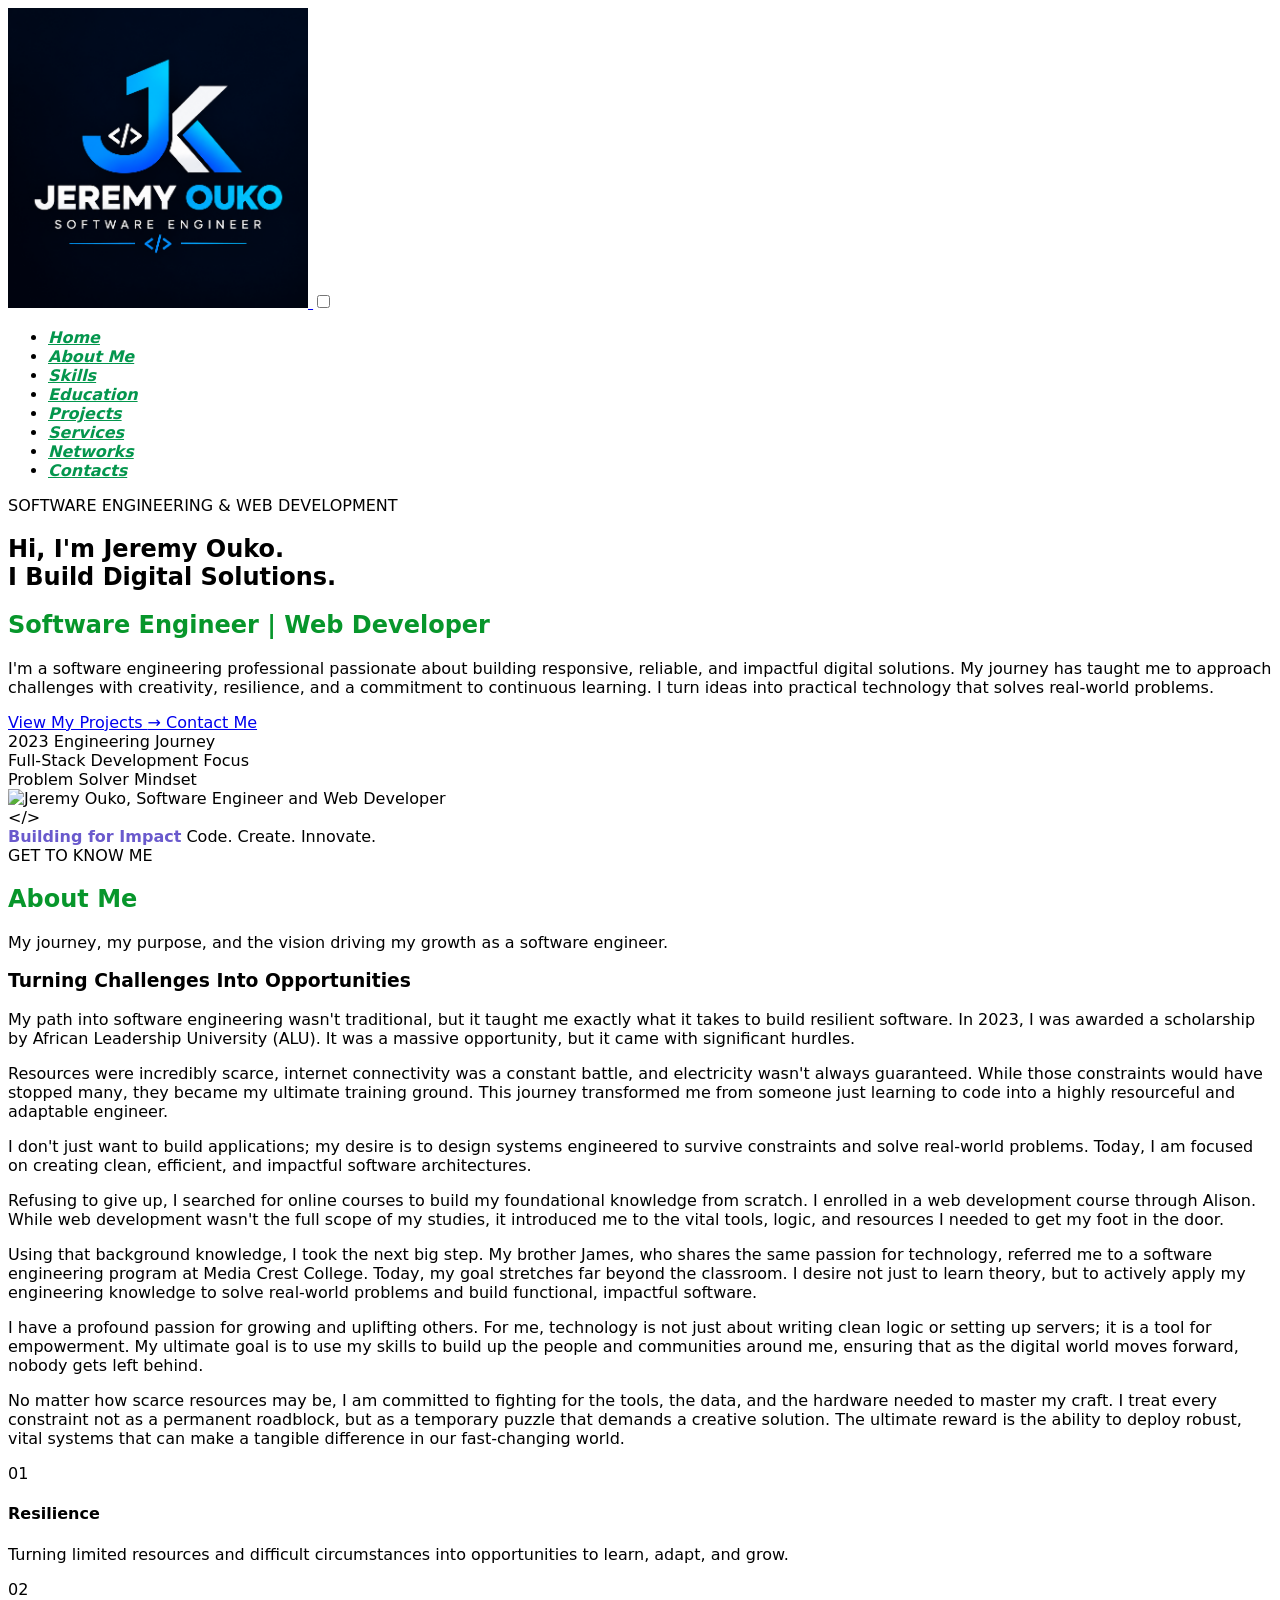
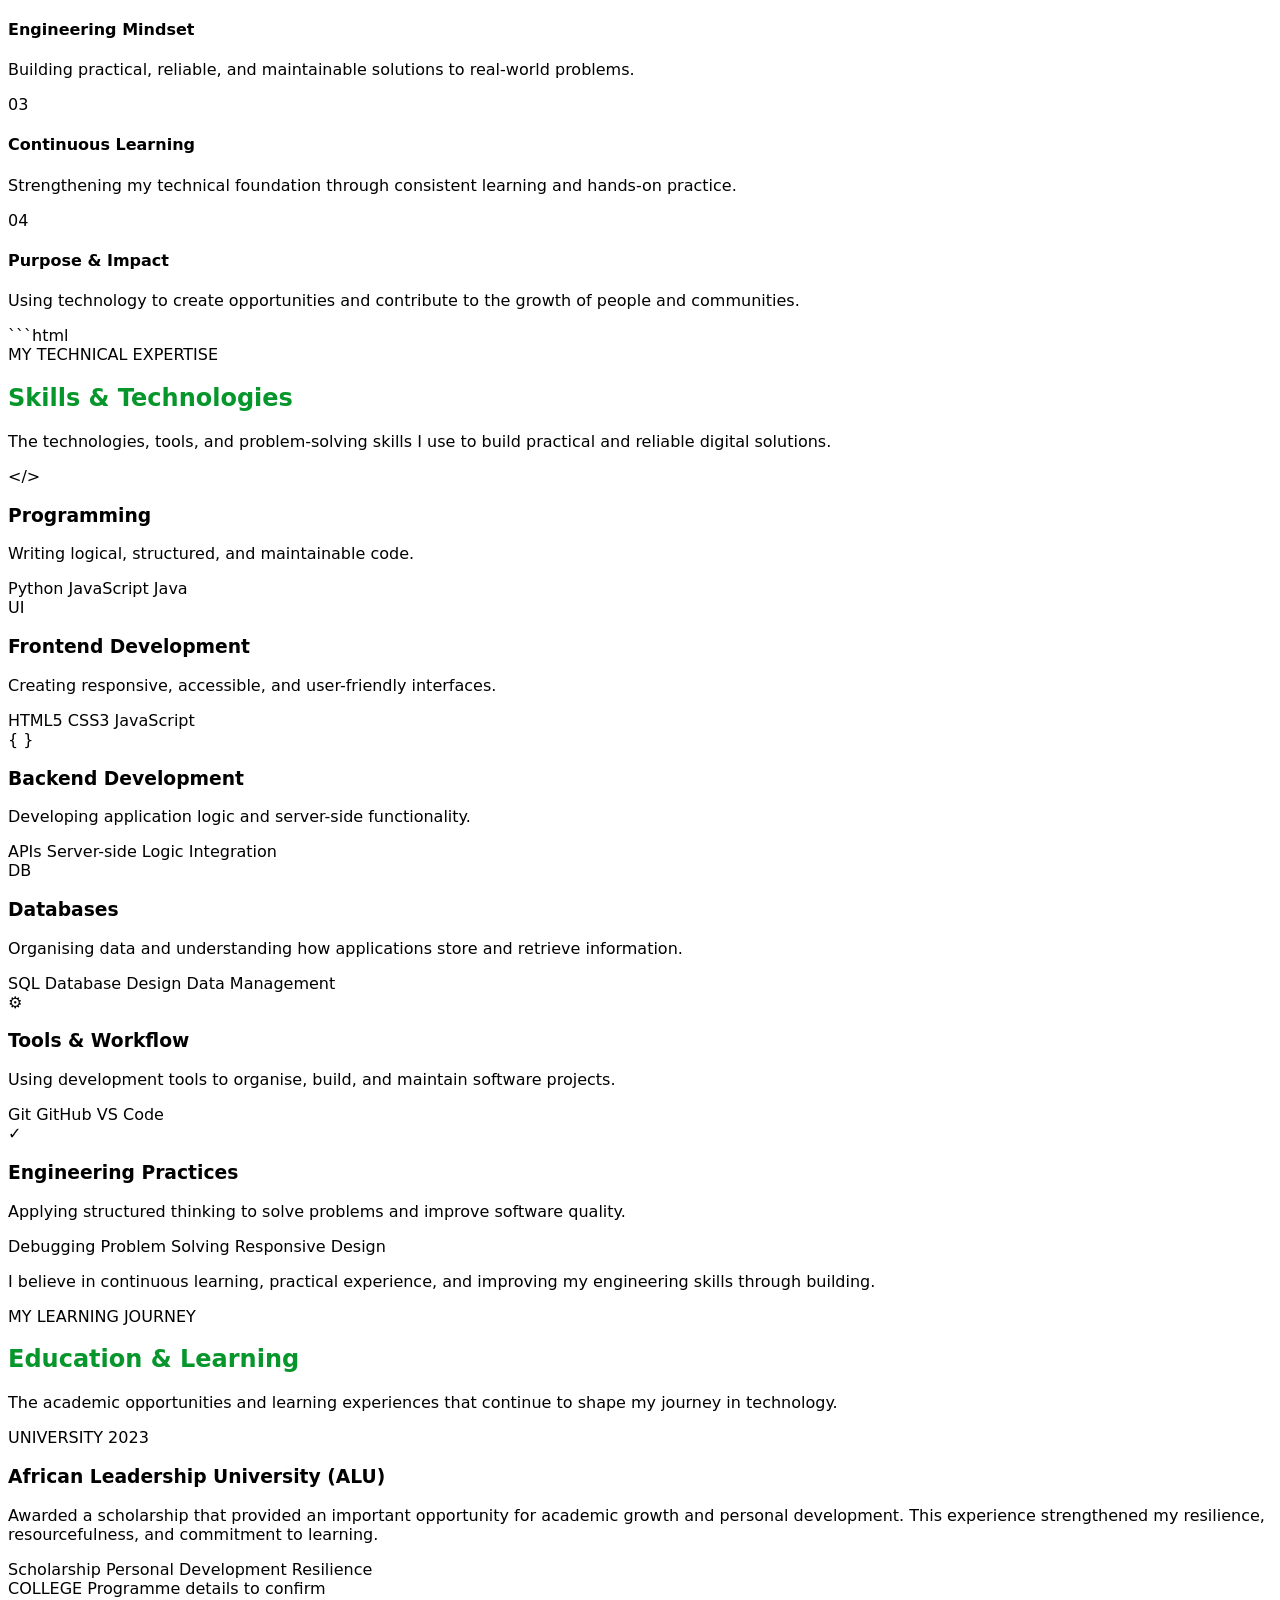
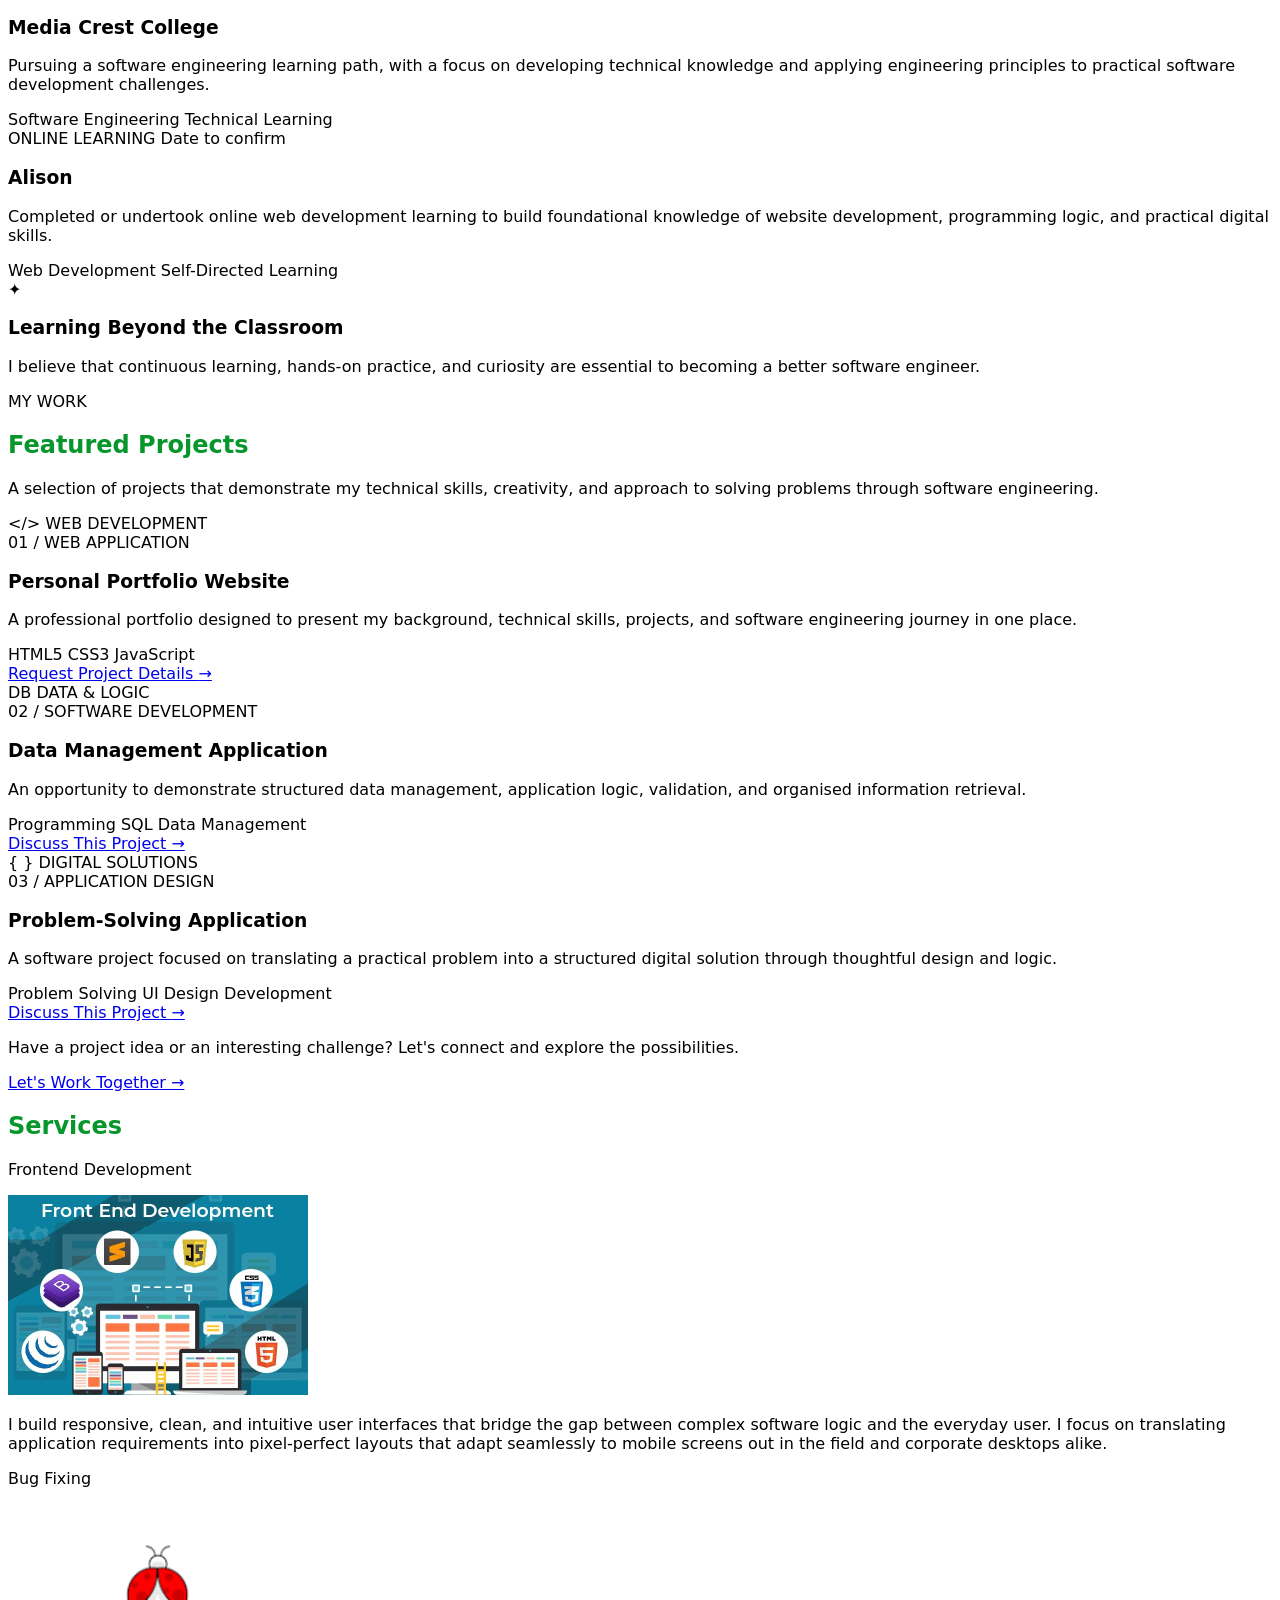
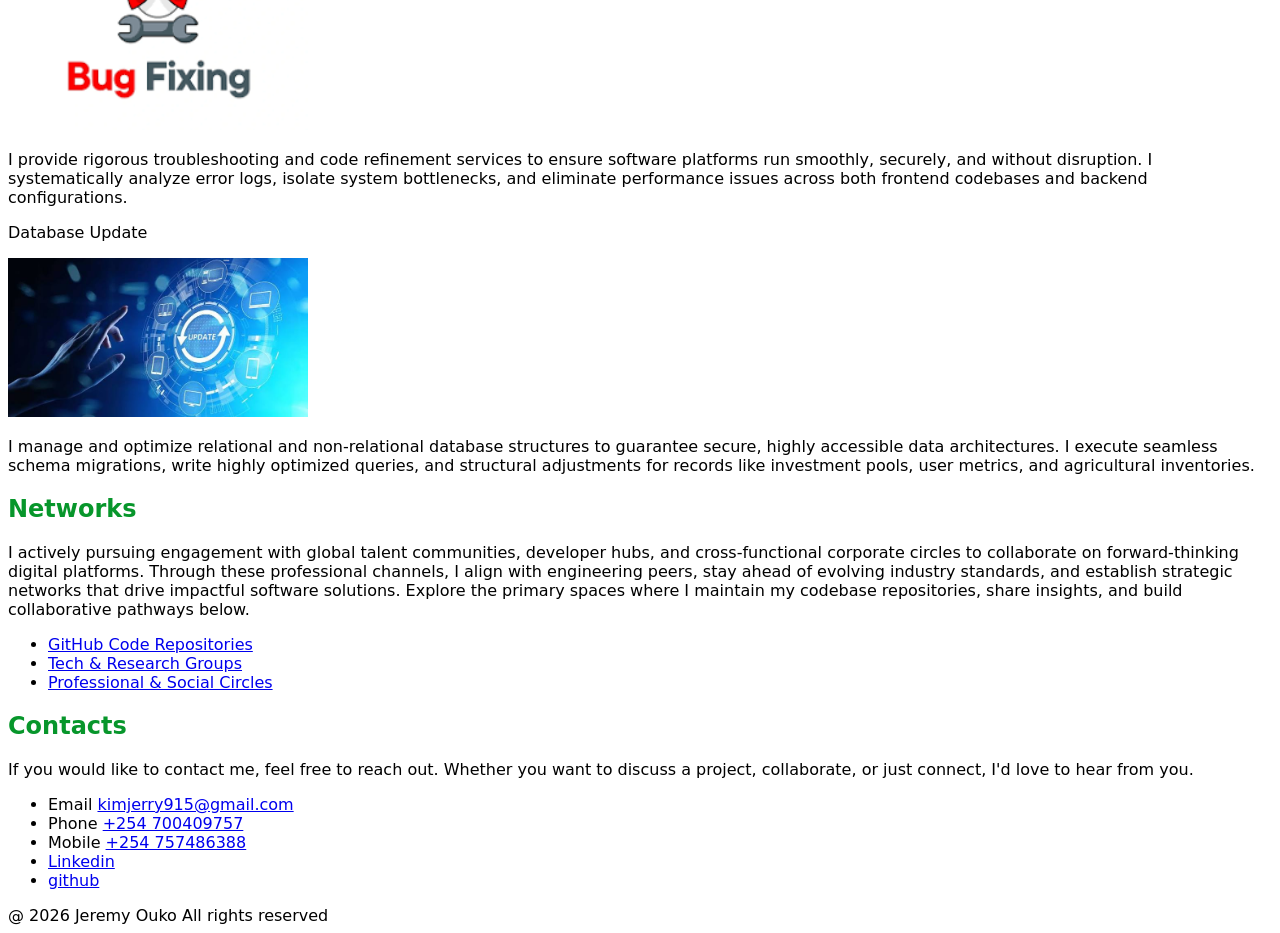
==== index.html @ b8f2527d "updated html" ====
<!DOCTYPE html>
<html lang="en">
<head>
    <meta charset="UTF-8">
    <link rel="stylesheet" href="style.css">
    <meta name="viewport" content="width=device-width, initial-scale=1.0">
    <title>Jeremy portfolio</title>
</head>
<body>
    <header class="site-header">
    <div class="header-container">

        <a class="profile-logo" href="#home" aria-label="Jeremy Ouko - Home">
            <img
                src="./images/JK Software Engineer Logo.png"
                alt="Jeremy Ouko Software Engineer Logo"
                width="300"
                height="300"
            >
        </a>

        <input
            type="checkbox"
            id="nav-toggle"
            class="nav-toggle"
            aria-label="Toggle navigation menu"
        >

        <label for="nav-toggle" class="nav-toggle-label">
            <span></span>
            <span></span>
            <span></span>
        </label>

        <nav class="site-nav" aria-label="Main navigation">
            <ul>
                <li><a href="#home">Home</a></li>
                <li><a href="#about">About Me</a></li>
                <li><a href="#skills">Skills</a></li>
                <li><a href="#education">Education</a></li>
                <li><a href="#projects">Projects</a></li>
                <li><a href="#services">Services</a></li>
                <li><a href="#networks">Networks</a></li>
                <li><a href="#contacts">Contacts</a></li>
            </ul>
        </nav>
    </div>
</header>
                
<Main id="main-content">

        
    <section id="home" class="hero section">

        <div class="hero-container">
            <div class="hero-content">

                <p class="hero-eyebrow">
                <span class="status-dot"></span>
                    SOFTWARE ENGINEERING & WEB DEVELOPMENT
                </p>

                <h1 class="hero-title">
                    Hi, I'm <span class="highlight-text">Jeremy Ouko.</span>
                <br>
                    I Build Digital
                <span class="highlight-text">Solutions.</span>
                </h1>

                <h2 class="hero-subtitle">
                    Software Engineer | Web Developer
                </h2>
                
                <p class="hero-text">
                    I'm a software engineering professional passionate about
                    building responsive, reliable, and impactful digital
                    solutions. My journey has taught me to approach challenges
                    with creativity, resilience, and a commitment to continuous
                    learning. I turn ideas into practical technology that
                    solves real-world problems.
                </p>
            </div>
            
            <div class="hero-actions">

                <a href="#projects" class="btn btn-primary">
                    View My Projects
                    <span aria-hidden="true">&rarr;</span>
                </a>

                <a href="#contacts" class="btn btn-secondary">
                    Contact Me
                </a>

            </div>

            <div class="hero-highlights">

                <div class="hero-highlight">
                    <span class="highlight-number">2023</span>
                    <span class="highlight-label">
                        Engineering Journey
                    </span>
                </div>

                <div class="hero-divider"></div>

                <div class="hero-highlight">
                    <span class="highlight-number">Full-Stack</span>
                    <span class="highlight-label">
                        Development Focus
                    </span>
                </div>

                <div class="hero-divider"></div>

                <div class="hero-highlight">
                    <span class="highlight-number">Problem Solver</span>
                    <span class="highlight-label">
                        Mindset
                    </span>
                </div>
            </div>
        </div>

        <div class="hero-image">

            <div class="hero-image-frame">

                <img
                    src="./images/jerry.jpeg"
                    alt="Jeremy Ouko, Software Engineer and Web Developer"
                    width="500"
                    height="500"
                    fetchpriority="high"
                >

            </div>

            <div class="hero-floating-card">
                <span class="floating-card-icon" aria-hidden="true">
                    &lt;/&gt;
                </span>

                <div class="floating-card-content">
                    <strong>Building for Impact</strong>
                    <span>Code. Create. Innovate.</span>
                </div>
            </div>
        </div>
    </div>
</section>

<section id="about" class="about-section">
    <div class="about-container">

        <div class="about-heading">
            <span class="section-eyebrow">GET TO KNOW ME</span>
            <h2>About <span>Me</span></h2>
            <p>
                My journey, my purpose, and the vision driving my growth
                as a software engineer.
            </p>
        </div>

        <div class="about-grid">

            <div class="about-story">
                <h3>Turning Challenges Into <span>Opportunities</span></h3>

                <p>
                    My path into software engineering wasn't traditional,
                    but it taught me exactly what it takes to build resilient
                    software. In 2023, I was awarded a scholarship by African
                    Leadership University (ALU). It was a massive opportunity,
                    but it came with significant hurdles.
                </p>

                <p>
                    Resources were incredibly scarce, internet connectivity
                    was a constant battle, and electricity wasn't always
                    guaranteed. While those constraints would have stopped
                    many, they became my ultimate training ground. This
                    journey transformed me from someone just learning to
                    code into a highly resourceful and adaptable engineer.
                </p>

                <p>
                    I don't just want to build applications; my desire is to
                    design systems engineered to survive constraints and solve
                    real-world problems. Today, I am focused on creating
                    clean, efficient, and impactful software architectures.
                </p>

                <p>
                    Refusing to give up, I searched for online courses to build
                    my foundational knowledge from scratch. I enrolled in a
                    web development course through Alison. While web
                    development wasn't the full scope of my studies, it
                    introduced me to the vital tools, logic, and resources I
                    needed to get my foot in the door.
                </p>

                <p>
                    Using that background knowledge, I took the next big step.
                    My brother James, who shares the same passion for
                    technology, referred me to a software engineering program
                    at Media Crest College. Today, my goal stretches far beyond
                    the classroom. I desire not just to learn theory, but to
                    actively apply my engineering knowledge to solve real-world
                    problems and build functional, impactful software.
                </p>

                <p>
                    I have a profound passion for growing and uplifting others.
                    For me, technology is not just about writing clean logic or
                    setting up servers; it is a tool for empowerment. My
                    ultimate goal is to use my skills to build up the people
                    and communities around me, ensuring that as the digital
                    world moves forward, nobody gets left behind.
                </p>

                <p>
                    No matter how scarce resources may be, I am committed to
                    fighting for the tools, the data, and the hardware needed
                    to master my craft. I treat every constraint not as a
                    permanent roadblock, but as a temporary puzzle that
                    demands a creative solution. The ultimate reward is the
                    ability to deploy robust, vital systems that can make a
                    tangible difference in our fast-changing world.
                </p>
            </div>

            <aside class="about-highlights">

                <div class="about-card">
                    <span class="about-card-number">01</span>
                    <h4>Resilience</h4>
                    <p>
                        Turning limited resources and difficult circumstances
                        into opportunities to learn, adapt, and grow.
                    </p>
                </div>

                <div class="about-card">
                    <span class="about-card-number">02</span>
                    <h4>Engineering Mindset</h4>
                    <p>
                        Building practical, reliable, and maintainable
                        solutions to real-world problems.
                    </p>
                </div>

                <div class="about-card">
                    <span class="about-card-number">03</span>
                    <h4>Continuous Learning</h4>
                    <p>
                        Strengthening my technical foundation through
                        consistent learning and hands-on practice.
                    </p>
                </div>

                <div class="about-card">
                    <span class="about-card-number">04</span>
                    <h4>Purpose & Impact</h4>
                    <p>
                        Using technology to create opportunities and contribute
                        to the growth of people and communities.
                    </p>
                </div>
            </aside>
        </div>
    </div>
</section>


        ```html
<section id="skills" class="skills-section">
    <div class="skills-container">

        <div class="skills-heading">
            <span class="section-eyebrow">MY TECHNICAL EXPERTISE</span>
            <h2>Skills &amp; <span>Technologies</span></h2>
            <p>
                The technologies, tools, and problem-solving skills I use
                to build practical and reliable digital solutions.
            </p>
        </div>

        <div class="skills-grid">

            <!-- Programming -->
            <article class="skill-card">
                <div class="skill-card-icon" aria-hidden="true">&lt;/&gt;</div>
                <h3>Programming</h3>
                <p class="skill-card-description">
                    Writing logical, structured, and maintainable code.
                </p>
                <div class="skill-tags">
                    <span>Python</span>
                    <span>JavaScript</span>
                    <span>Java</span>
                </div>
            </article>

            <!-- Frontend Development -->
            <article class="skill-card">
                <div class="skill-card-icon" aria-hidden="true">UI</div>
                <h3>Frontend Development</h3>
                <p class="skill-card-description">
                    Creating responsive, accessible, and user-friendly interfaces.
                </p>
                <div class="skill-tags">
                    <span>HTML5</span>
                    <span>CSS3</span>
                    <span>JavaScript</span>
                </div>
            </article>

            <!-- Backend Development -->
            <article class="skill-card">
                <div class="skill-card-icon" aria-hidden="true">{ }</div>
                <h3>Backend Development</h3>
                <p class="skill-card-description">
                    Developing application logic and server-side functionality.
                </p>
                <div class="skill-tags">
                    <span>APIs</span>
                    <span>Server-side Logic</span>
                    <span>Integration</span>
                </div>
            </article>

            <!-- Databases -->
            <article class="skill-card">
                <div class="skill-card-icon" aria-hidden="true">DB</div>
                <h3>Databases</h3>
                <p class="skill-card-description">
                    Organising data and understanding how applications store
                    and retrieve information.
                </p>
                <div class="skill-tags">
                    <span>SQL</span>
                    <span>Database Design</span>
                    <span>Data Management</span>
                </div>
            </article>

            <!-- Tools and Workflow -->
            <article class="skill-card">
                <div class="skill-card-icon" aria-hidden="true">⚙</div>
                <h3>Tools &amp; Workflow</h3>
                <p class="skill-card-description">
                    Using development tools to organise, build, and maintain
                    software projects.
                </p>
                <div class="skill-tags">
                    <span>Git</span>
                    <span>GitHub</span>
                    <span>VS Code</span>
                </div>
            </article>

            <!-- Engineering Practices -->
            <article class="skill-card">
                <div class="skill-card-icon" aria-hidden="true">✓</div>
                <h3>Engineering Practices</h3>
                <p class="skill-card-description">
                    Applying structured thinking to solve problems and
                    improve software quality.
                </p>
                <div class="skill-tags">
                    <span>Debugging</span>
                    <span>Problem Solving</span>
                    <span>Responsive Design</span>
                </div>
            </article>

        </div>

        <div class="skills-note">
            <span class="skills-note-indicator" aria-hidden="true"></span>
            <p>
                I believe in continuous learning, practical experience,
                and improving my engineering skills through building.
            </p>
        </div>

    </div>
</section>

        
    
<section id="education" class="education-section">
    <div class="education-container">

        <div class="education-heading">
            <span class="section-eyebrow">MY LEARNING JOURNEY</span>
            <h2>Education &amp; <span>Learning</span></h2>
            <p>
                The academic opportunities and learning experiences
                that continue to shape my journey in technology.
            </p>
        </div>

        <div class="education-timeline">

            <!-- African Leadership University -->
            <article class="education-item">
                <div class="education-marker" aria-hidden="true"></div>

                <div class="education-card">
                    <div class="education-card-top">
                        <span class="education-category">UNIVERSITY</span>
                        <span class="education-date">2023</span>
                    </div>

                    <h3>African Leadership University (ALU)</h3>

                    <p class="education-description">
                        Awarded a scholarship that provided an important
                        opportunity for academic growth and personal
                        development. This experience strengthened my
                        resilience, resourcefulness, and commitment
                        to learning.
                    </p>

                    <div class="education-tags">
                        <span>Scholarship</span>
                        <span>Personal Development</span>
                        <span>Resilience</span>
                    </div>
                </div>
            </article>

            <!-- Media Crest College -->
            <article class="education-item">
                <div class="education-marker" aria-hidden="true"></div>

                <div class="education-card">
                    <div class="education-card-top">
                        <span class="education-category">COLLEGE</span>
                        <span class="education-date">Programme details to confirm</span>
                    </div>

                    <h3>Media Crest College</h3>

                    <p class="education-description">
                        Pursuing a software engineering learning path,
                        with a focus on developing technical knowledge
                        and applying engineering principles to practical
                        software development challenges.
                    </p>

                    <div class="education-tags">
                        <span>Software Engineering</span>
                        <span>Technical Learning</span>
                    </div>
                </div>
            </article>

            <!-- Alison -->
            <article class="education-item">
                <div class="education-marker" aria-hidden="true"></div>

                <div class="education-card">
                    <div class="education-card-top">
                        <span class="education-category">ONLINE LEARNING</span>
                        <span class="education-date">Date to confirm</span>
                    </div>

                    <h3>Alison</h3>

                    <p class="education-description">
                        Completed or undertook online web development
                        learning to build foundational knowledge of
                        website development, programming logic, and
                        practical digital skills.
                    </p>

                    <div class="education-tags">
                        <span>Web Development</span>
                        <span>Self-Directed Learning</span>
                    </div>
                </div>
            </article>

        </div>

        <div class="education-note">
            <span class="education-note-icon" aria-hidden="true">✦</span>
            <div>
                <h3>Learning Beyond the Classroom</h3>
                <p>
                    I believe that continuous learning, hands-on practice,
                    and curiosity are essential to becoming a better
                    software engineer.
                </p>
            </div>
        </div>

    </div>
</section>


        
<section id="projects" class="projects-section">
    <div class="projects-container">

        <div class="projects-heading">
            <span class="section-eyebrow">MY WORK</span>
            <h2>Featured <span>Projects</span></h2>
            <p>
                A selection of projects that demonstrate my technical
                skills, creativity, and approach to solving problems
                through software engineering.
            </p>
        </div>

        <div class="projects-grid">

            <!-- Project 1 -->
            <article class="project-card">
                <div class="project-visual project-visual-web">
                    <span class="project-visual-icon" aria-hidden="true">&lt;/&gt;</span>
                    <span class="project-visual-label">WEB DEVELOPMENT</span>
                </div>

                <div class="project-content">
                    <span class="project-category">01 / WEB APPLICATION</span>

                    <h3>Personal Portfolio Website</h3>

                    <p>
                        A professional portfolio designed to present my
                        background, technical skills, projects, and
                        software engineering journey in one place.
                    </p>

                    <div class="project-tags">
                        <span>HTML5</span>
                        <span>CSS3</span>
                        <span>JavaScript</span>
                    </div>

                    <div class="project-actions">
                        <a href="#contacts" class="project-link">
                            Request Project Details <span aria-hidden="true">&rarr;</span>
                        </a>
                    </div>
                </div>
            </article>

            <!-- Project 2 -->
            <article class="project-card">
                <div class="project-visual project-visual-data">
                    <span class="project-visual-icon" aria-hidden="true">DB</span>
                    <span class="project-visual-label">DATA &amp; LOGIC</span>
                </div>

                <div class="project-content">
                    <span class="project-category">02 / SOFTWARE DEVELOPMENT</span>

                    <h3>Data Management Application</h3>

                    <p>
                        An opportunity to demonstrate structured data
                        management, application logic, validation, and
                        organised information retrieval.
                    </p>

                    <div class="project-tags">
                        <span>Programming</span>
                        <span>SQL</span>
                        <span>Data Management</span>
                    </div>

                    <div class="project-actions">
                        <a href="#contacts" class="project-link">
                            Discuss This Project <span aria-hidden="true">&rarr;</span>
                        </a>
                    </div>
                </div>
            </article>

            <!-- Project 3 -->
            <article class="project-card">
                <div class="project-visual project-visual-systems">
                    <span class="project-visual-icon" aria-hidden="true">{ }</span>
                    <span class="project-visual-label">DIGITAL SOLUTIONS</span>
                </div>

                <div class="project-content">
                    <span class="project-category">03 / APPLICATION DESIGN</span>

                    <h3>Problem-Solving Application</h3>

                    <p>
                        A software project focused on translating a
                        practical problem into a structured digital
                        solution through thoughtful design and logic.
                    </p>

                    <div class="project-tags">
                        <span>Problem Solving</span>
                        <span>UI Design</span>
                        <span>Development</span>
                    </div>

                    <div class="project-actions">
                        <a href="#contacts" class="project-link">
                            Discuss This Project <span aria-hidden="true">&rarr;</span>
                        </a>
                    </div>
                </div>
            </article>

        </div>

        <div class="projects-footer">
            <p>
                Have a project idea or an interesting challenge?
                Let's connect and explore the possibilities.
            </p>

            <a href="#contacts" class="projects-contact-button">
                Let's Work Together <span aria-hidden="true">&rarr;</span>
            </a>
        </div>

    </div>
</section>


        <section id="services" class="services-section">
            <div class="container">
                <h2>Services</h2>
                <p>Frontend Development</p>
                <img 
                    src="./images/Front end development.jfif" 
                    alt="Frontend image"
                    width="300"
                >
                <p> I build responsive, clean, and intuitive user interfaces that bridge the gap between 
                    complex software logic and the everyday user. I focus on translating application 
                    requirements into pixel-perfect layouts that adapt seamlessly to mobile screens out 
                    in the field and corporate desktops alike.                     
                </p>
            </div>

            <div class="container">
                <p>Bug Fixing</p>
                <img 
                    src="./images/Bug fixing.png" 
                    alt="Bug fixing"
                    width="300"
                >
                <p> I provide rigorous troubleshooting and code refinement services to ensure software 
                    platforms run smoothly, securely, and without disruption. I systematically analyze 
                    error logs, isolate system bottlenecks, and eliminate performance issues across both 
                    frontend codebases and backend configurations.
                </p>
            </div>

            <div class="container">
                <p>Database Update</p>
                <img 
                    src="./images/Database update.jfif" 
                    alt="Database image"
                    width="300"
                >
                <p> I manage and optimize relational and non-relational database structures to guarantee
                     secure, highly accessible data architectures. I execute seamless schema migrations,
                      write highly optimized queries, and structural adjustments for records like 
                      investment pools, user metrics, and agricultural inventories. 
                </p>
            </div>
        </section>

        <section id="networks" class="network-section">
            <div class="container">
                <h2>Networks</h2>
                <p> I actively pursuing engagement with global talent communities, developer hubs, and 
                    cross-functional corporate circles to collaborate on forward-thinking digital 
                    platforms. Through these professional channels, I align with engineering peers, 
                    stay ahead of evolving industry standards, and establish strategic networks that 
                    drive impactful software solutions. Explore the primary spaces where I maintain my 
                    codebase repositories, share insights, and build collaborative pathways below.
                </p>
                <div class="network-content">
                    <ul>
                        <li>
                            <a href="https://github.com" target="_blank" rel="noopener noreferrer">
                            <i class="fab fa-github"></i> GitHub Code Repositories
                            </a>
                        </li>
                        <li>
                            <a href="https://whatsapp.com" target="_blank" rel="noopener noreferrer">
                            <i class="fab fa-whatsapp"></i> Tech & Research Groups
                            </a>
                        </li>
                        <li>
                            <a href="https://linkedin.com" target="_blank" rel="noopener noreferrer">
                            <i class="fab fa-linkedin"></i> Professional & Social Circles
                            </a>
                        </li>
                    </ul>
                </div>
            </div>
        </section>

        <section id="contacts" class="">
            <h2>Contacts</h2>
            <p>If you would like to contact me, feel free to reach out. Whether you want to discuss a
                project, collaborate, or just connect, I'd love to hear from you.
            </p>
            <ul>
                <li>Email
                    <a href="mailto:kimjerry915@gmail.com">
                        kimjerry915@gmail.com
                        <i class="fas fa-envelope"></i>
                    </a>
                </li>
                <li>Phone
                    <a href="tel:+254 700409757">
                        +254 700409757
                        <i class="fas fa-phone"></i>
                    </a>
                </li>
                <li>Mobile
                    <a href="tel:+254 757486388">
                        +254 757486388
                        <i class="fas fa-phone"></i>
                    </a>
                </li>
                <li>
                    <a href="https://www.linkedin.com/m/profile/in/jerry-williams-b72726248">
                        Linkedin
                        <i class="fab fa-linkedin"></i>
                    </a>
                </li>
                <li>
                    <a href="https://github.com/jw5141576/Jeremy_ouko">
                        github
                        <i class="fab fa-github"></i>
                    </a>
                </li>
            </ul>
        </section>
        
        <footer>
            @ 2026 Jeremy Ouko All rights reserved
        </footer>
    </Main>
    <script src="script.js"></script>
    
</body>
</html>
---- style.css ----
body{
     background-position: center;
     background-repeat: no-repeat;
     background-size: cover;
     opacity:20;
    }

*{
    font-family: system-ui, -apple-system, BlinkMacSystemFont, 'Segoe UI', Roboto, Oxygen, Ubuntu, 
    Cantarell, 'Open Sans', 'Helvetica Neue', sans-serif;
}

header h1 {
    color: rgb(241, 137, 1);
    font-size: xx-large;
    font-weight: bolder;
}

header image{
    height: 500;
    width: 1000;
}
strong {
    color: mediumslateblue;
}

section strong{
    color: slateblue;
}
nav a{
    color: rgb(4, 150, 77);
    font-style: oblique;
    font-weight: bolder;
}
main h2{
    color: rgb(7, 150, 43);
}
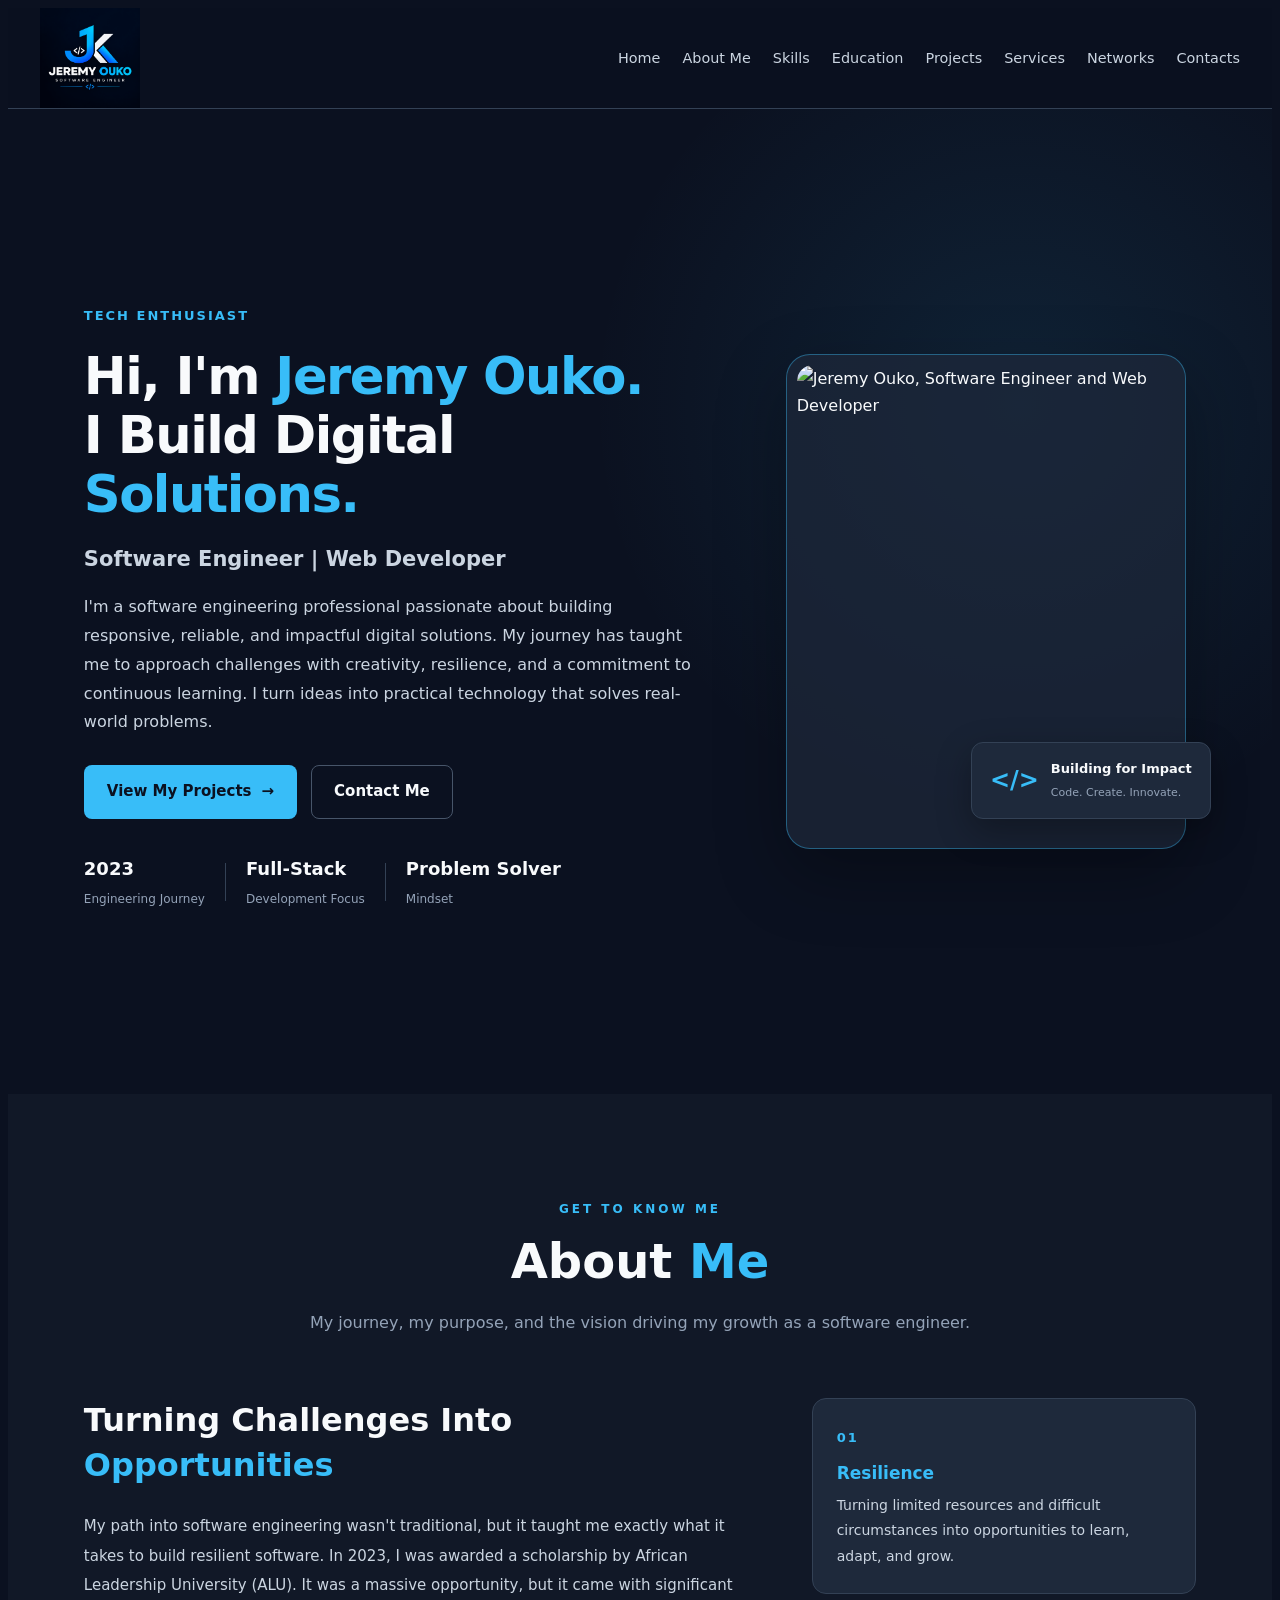
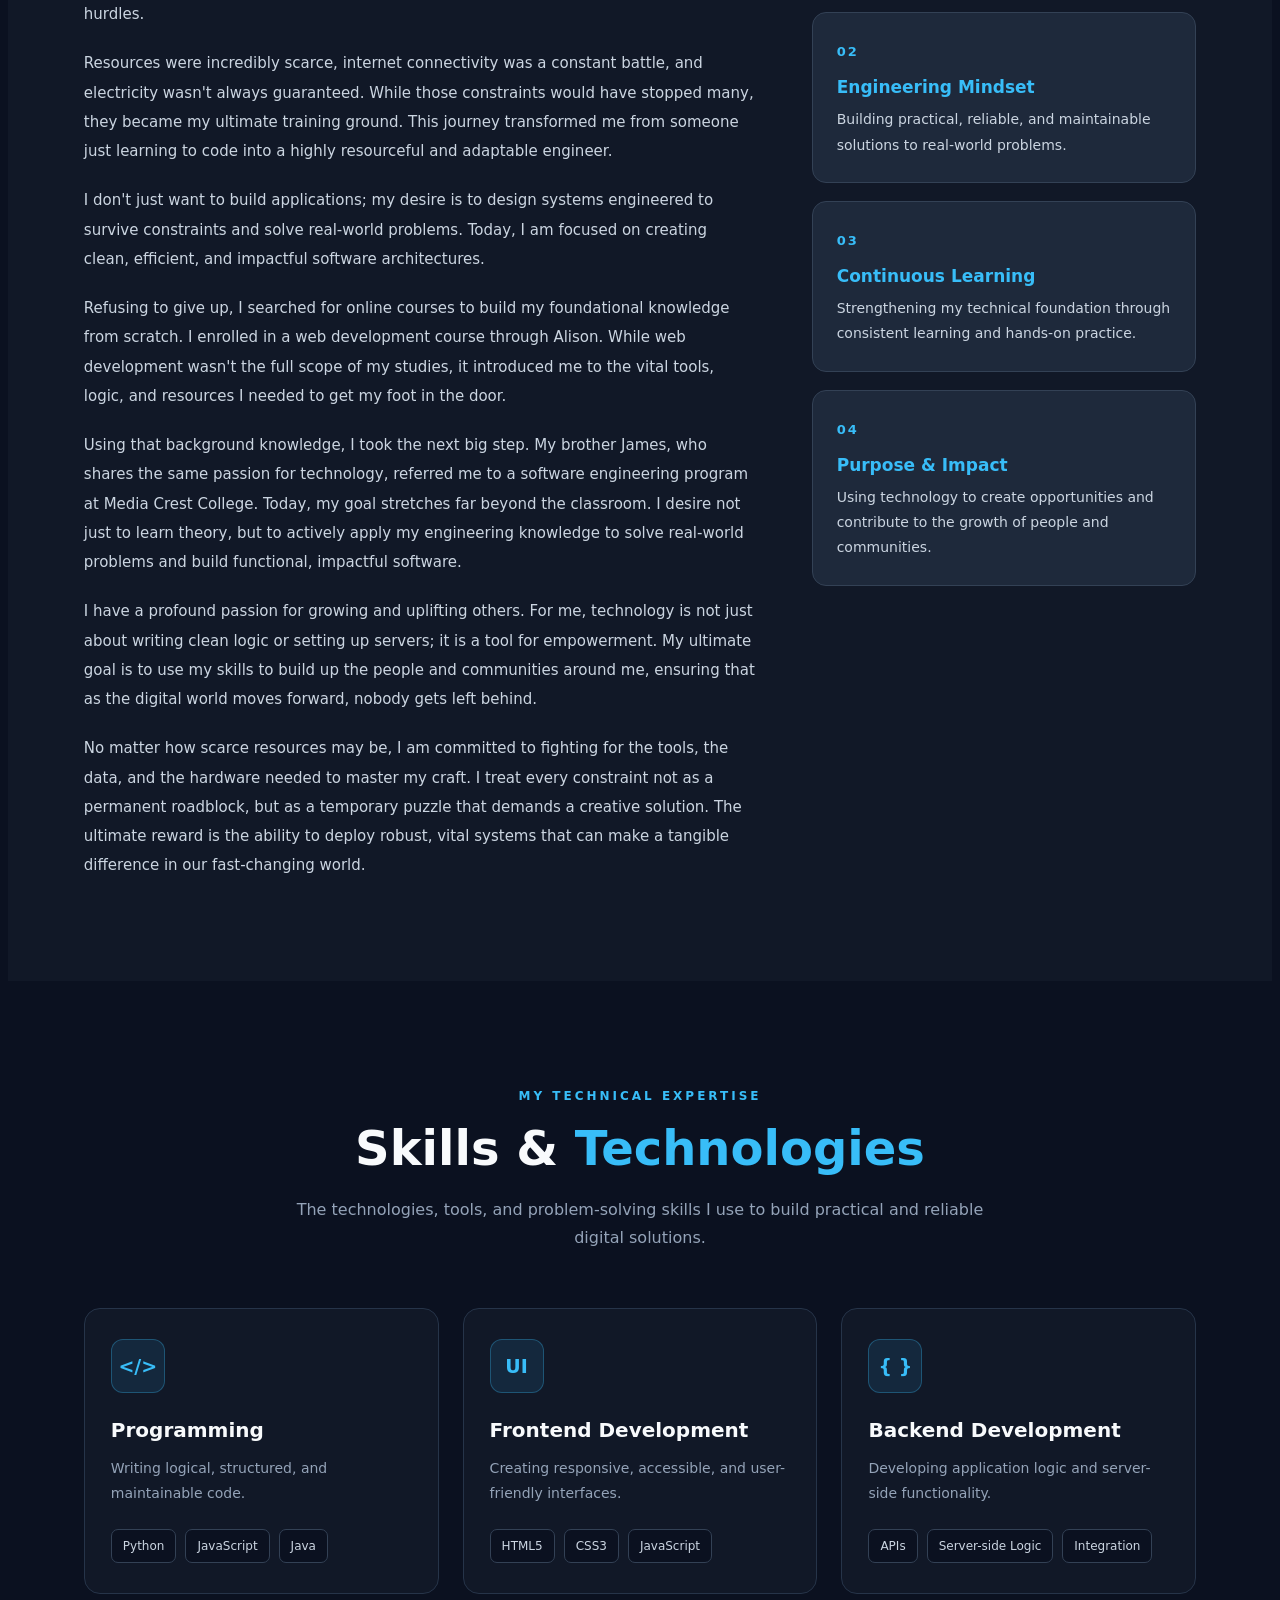
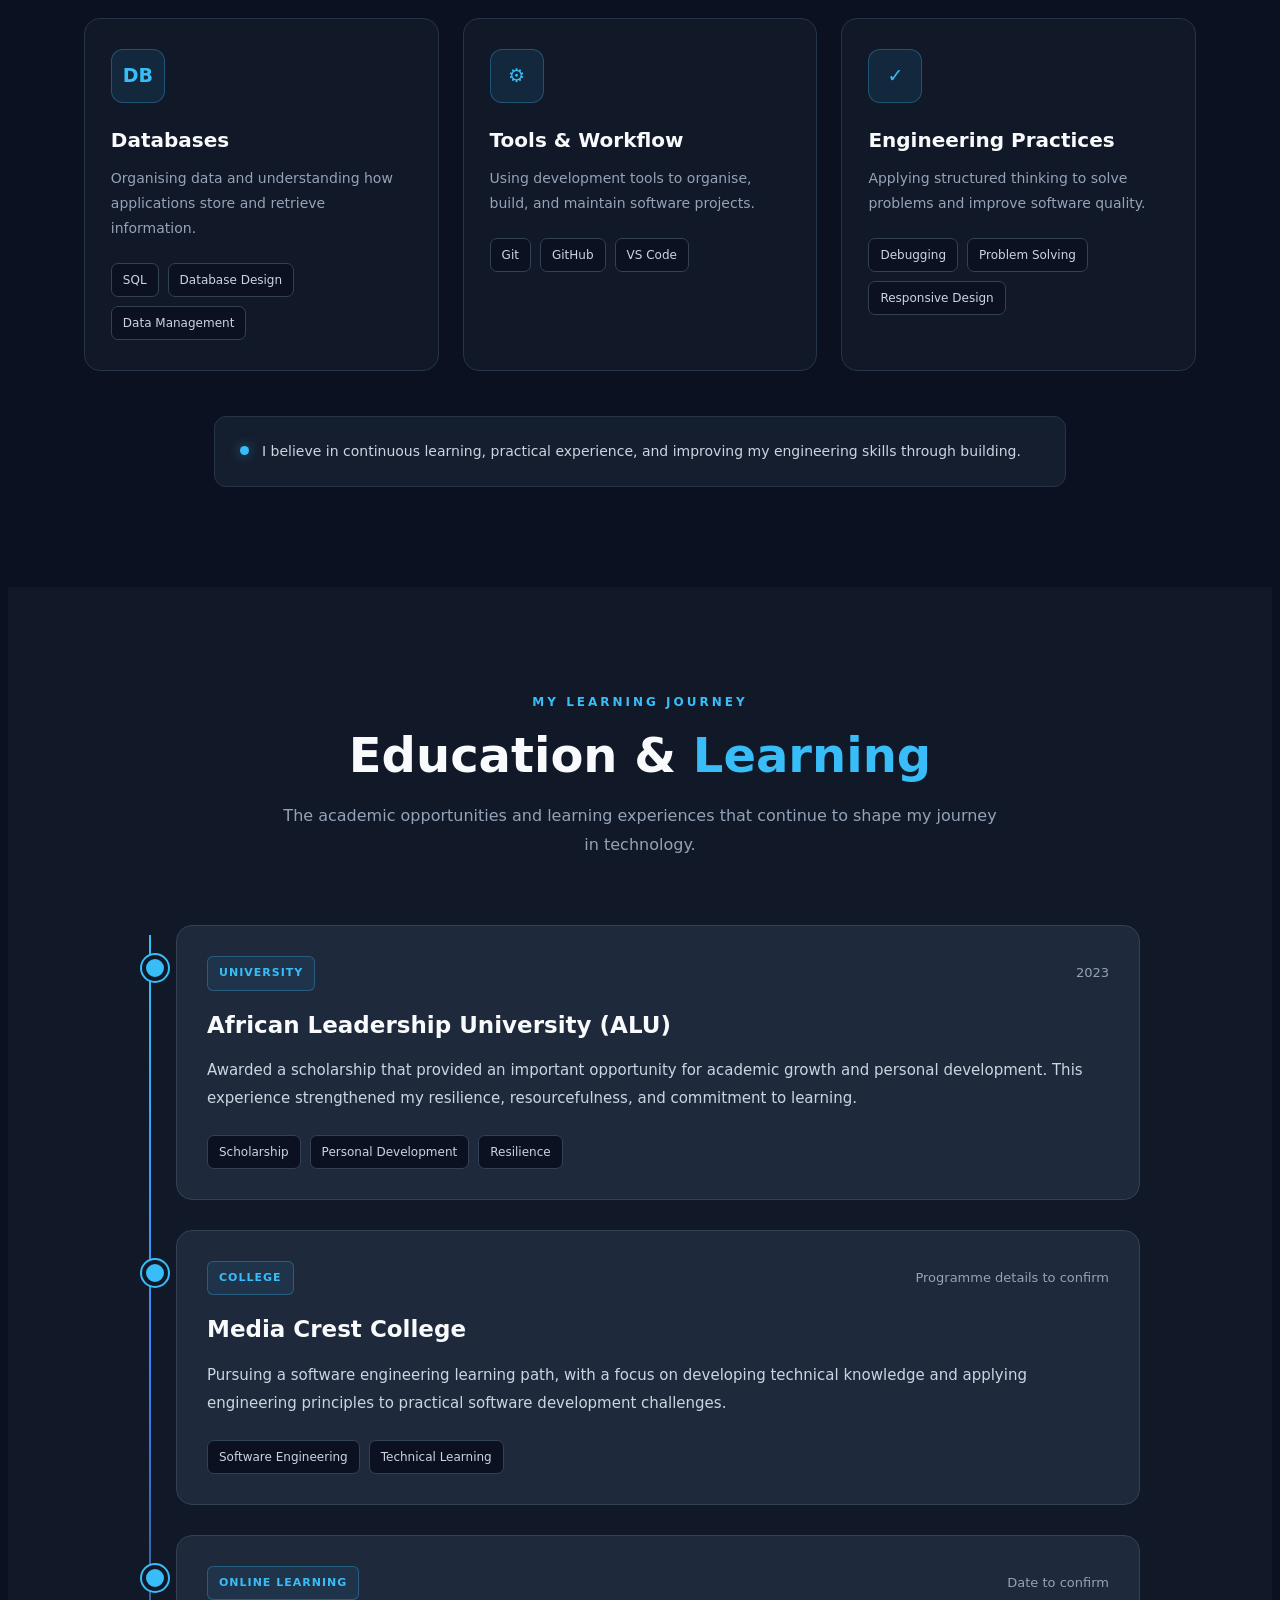
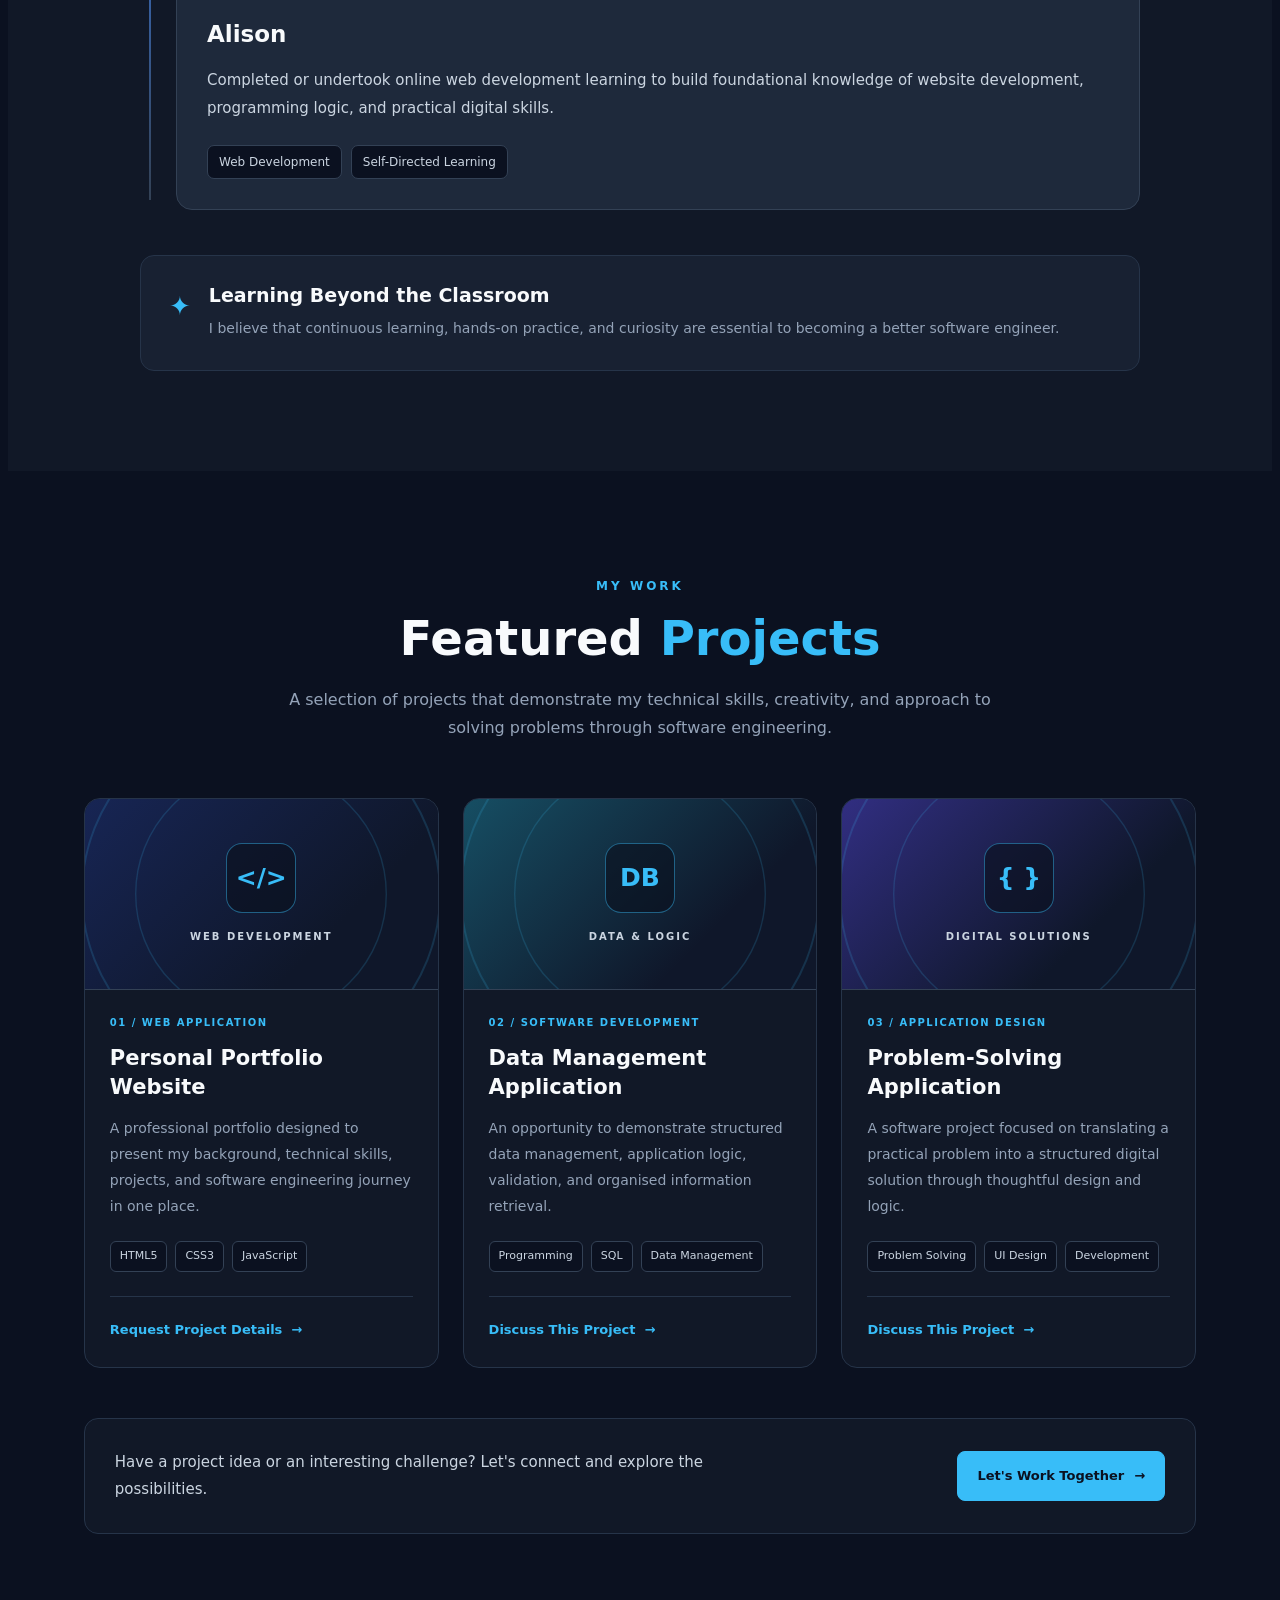
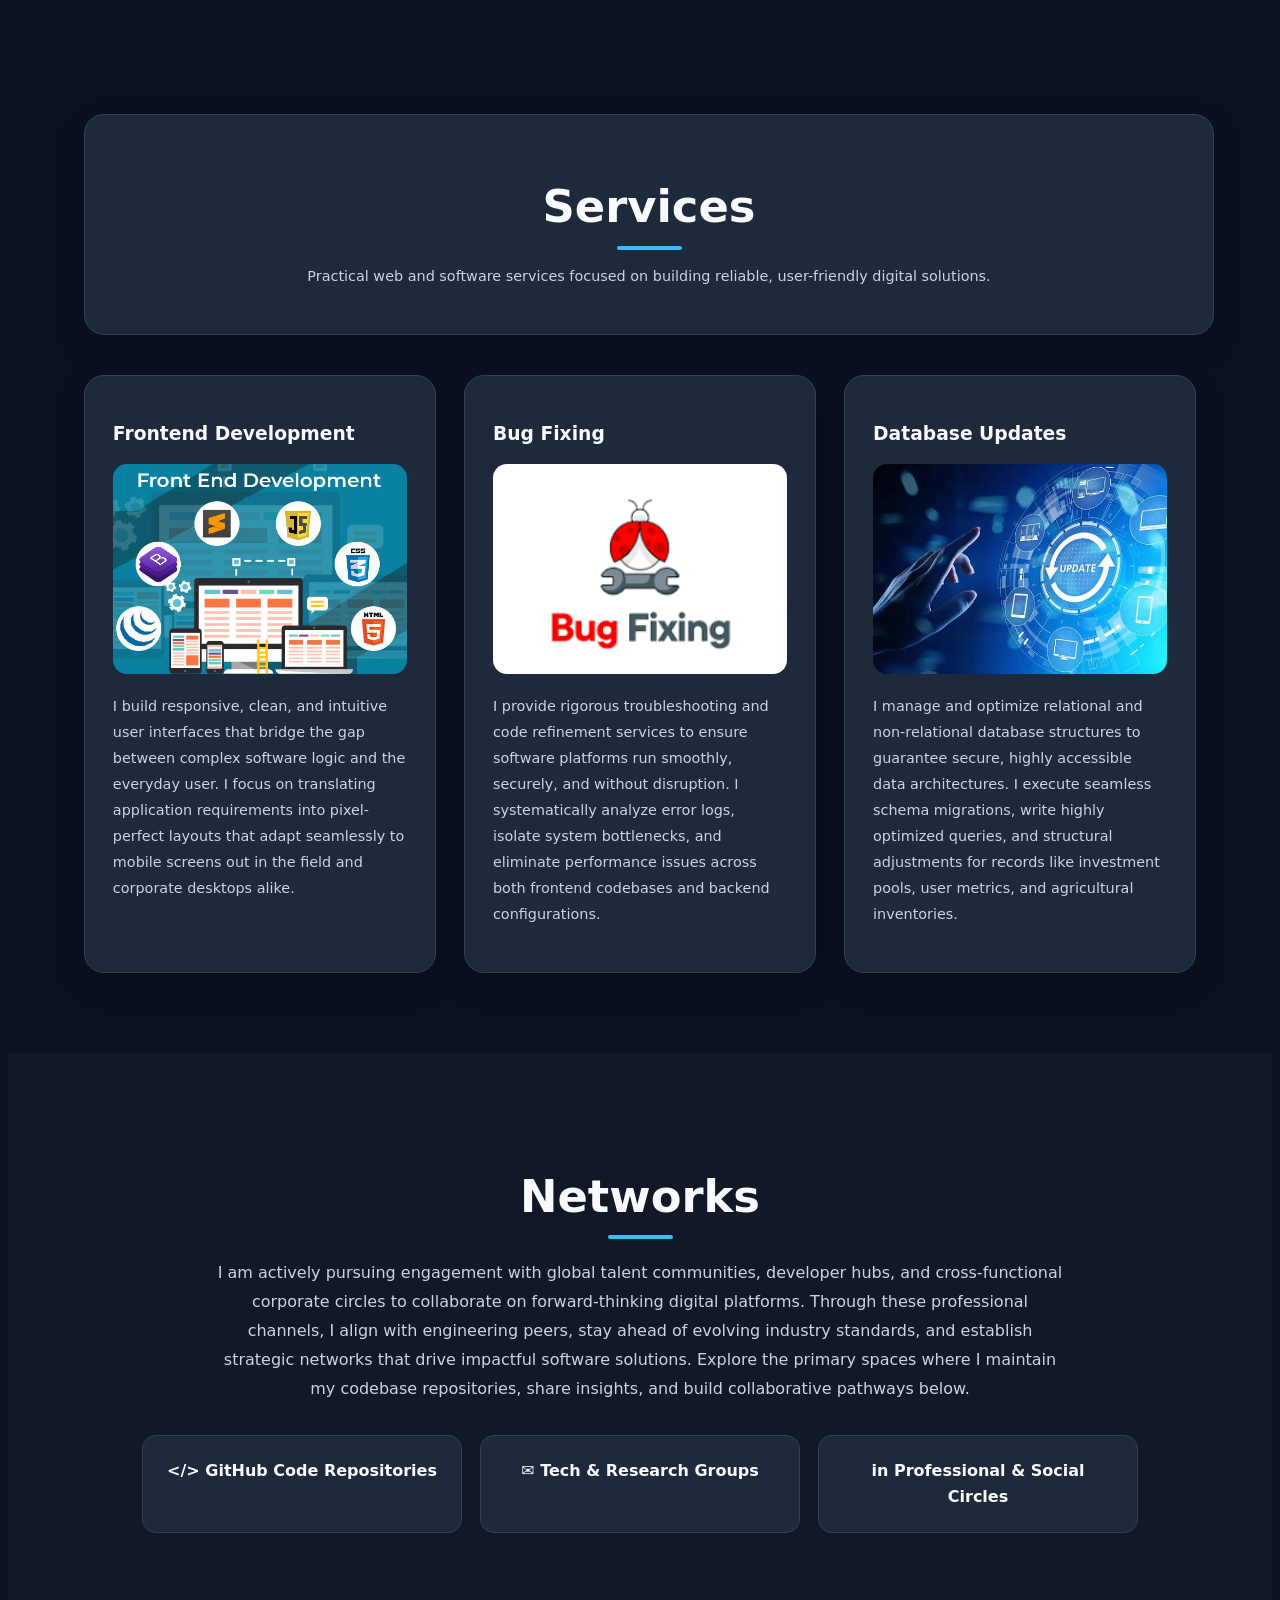
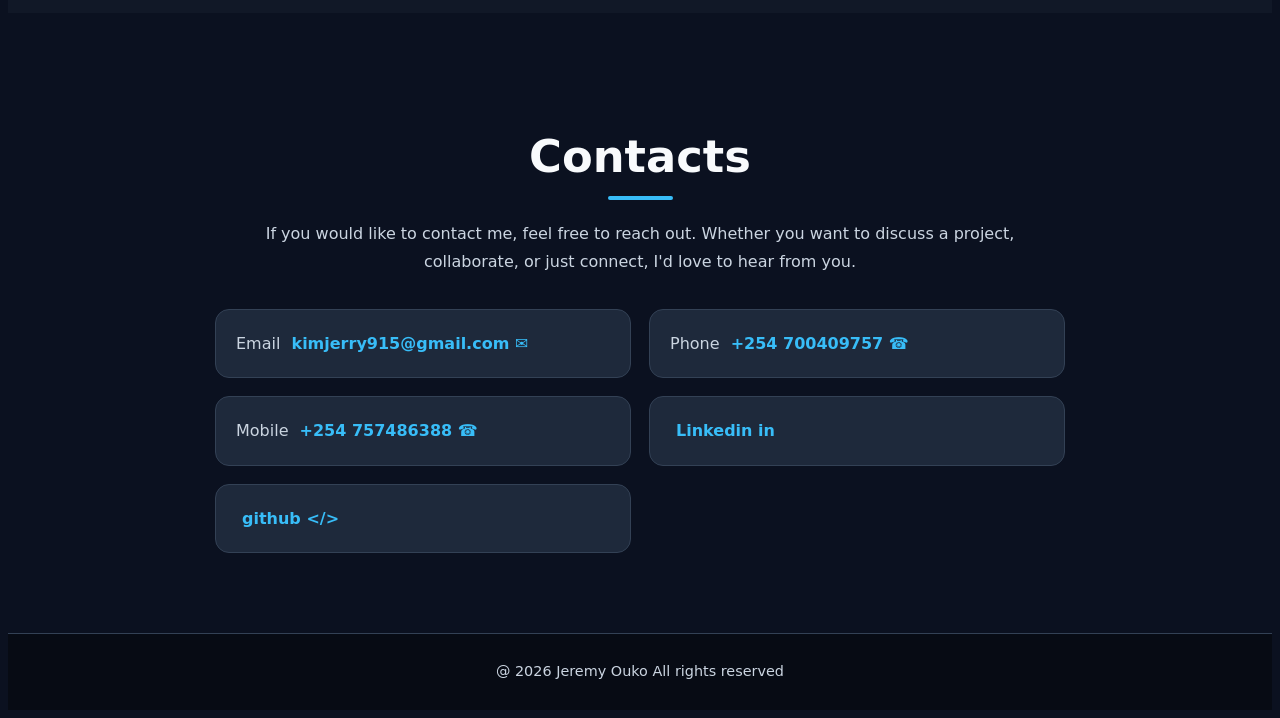
==== commit c6391323: "re-structured html" ====
--- a/index.html
+++ b/index.html
@@ -8,69 +8,68 @@
 </head>
 <body>
     <header class="site-header">
-    <div class="header-container">
-
-        <a class="profile-logo" href="#home" aria-label="Jeremy Ouko - Home">
-            <img
-                src="./images/JK Software Engineer Logo.png"
-                alt="Jeremy Ouko Software Engineer Logo"
-                width="300"
-                height="300"
+        <div class="header-container">
+
+            <a class="profile-logo" href="#home" aria-label="Jeremy Ouko - Home">
+                <img
+                    src="./images/JK Software Engineer Logo.png"
+                    alt="Jeremy Ouko Software Engineer Logo"
+                    width="300"
+                    height="300"
+                >
+            </a>
+
+            <input
+                type="checkbox"
+                id="nav-toggle"
+                class="nav-toggle"
+                aria-label="Toggle navigation menu"
             >
-        </a>
-
-        <input
-            type="checkbox"
-            id="nav-toggle"
-            class="nav-toggle"
-            aria-label="Toggle navigation menu"
-        >
-
-        <label for="nav-toggle" class="nav-toggle-label">
-            <span></span>
-            <span></span>
-            <span></span>
-        </label>
-
-        <nav class="site-nav" aria-label="Main navigation">
-            <ul>
-                <li><a href="#home">Home</a></li>
-                <li><a href="#about">About Me</a></li>
-                <li><a href="#skills">Skills</a></li>
-                <li><a href="#education">Education</a></li>
-                <li><a href="#projects">Projects</a></li>
-                <li><a href="#services">Services</a></li>
-                <li><a href="#networks">Networks</a></li>
-                <li><a href="#contacts">Contacts</a></li>
-            </ul>
-        </nav>
-    </div>
-</header>
-                
-<Main id="main-content">
-
-        
-    <section id="home" class="hero section">
-
-        <div class="hero-container">
-            <div class="hero-content">
+
+            <label for="nav-toggle" class="nav-toggle-label">
+                <span></span>
+                <span></span>
+                <span></span>
+            </label>
+
+            <nav class="site-nav" aria-label="Main navigation">
+                <ul>
+                    <li><a href="#home">Home</a></li>
+                    <li><a href="#about">About Me</a></li>
+                    <li><a href="#skills">Skills</a></li>
+                    <li><a href="#education">Education</a></li>
+                    <li><a href="#projects">Projects</a></li>
+                    <li><a href="#services">Services</a></li>
+                    <li><a href="#networks">Networks</a></li>
+                    <li><a href="#contacts">Contacts</a></li>
+                </ul>
+            </nav>
+        </div>
+    </header>
+
+    <main id="main-content">
+
+        <section id="home" class="hero section">
+
+            <div class="hero-container">
+                <div class="hero-content">
 
                 <p class="hero-eyebrow">
-                <span class="status-dot"></span>
-                    SOFTWARE ENGINEERING & WEB DEVELOPMENT
+                 <span class="status-dot"></span>
+                    TECH ENTHUSIAST
                 </p>
 
                 <h1 class="hero-title">
                     Hi, I'm <span class="highlight-text">Jeremy Ouko.</span>
-                <br>
+                    <br>
                     I Build Digital
-                <span class="highlight-text">Solutions.</span>
+                    <span class="highlight-text">Solutions.</span>
                 </h1>
 
                 <h2 class="hero-subtitle">
                     Software Engineer | Web Developer
                 </h2>
-                
+
                 <p class="hero-text">
                     I'm a software engineering professional passionate about
                     building responsive, reliable, and impactful digital
@@ -79,8 +78,6 @@
                     learning. I turn ideas into practical technology that
                     solves real-world problems.
                 </p>
-            </div>
-            
             <div class="hero-actions">
 
                 <a href="#projects" class="btn btn-primary">
@@ -121,189 +118,181 @@
                     </span>
                 </div>
             </div>
-        </div>
-
-        <div class="hero-image">
-
-            <div class="hero-image-frame">
-
-                <img
-                    src="./images/jerry.jpeg"
-                    alt="Jeremy Ouko, Software Engineer and Web Developer"
-                    width="500"
-                    height="500"
-                    fetchpriority="high"
-                >
-
-            </div>
-
-            <div class="hero-floating-card">
-                <span class="floating-card-icon" aria-hidden="true">
-                    &lt;/&gt;
-                </span>
-
-                <div class="floating-card-content">
-                    <strong>Building for Impact</strong>
-                    <span>Code. Create. Innovate.</span>
-                </div>
-            </div>
-        </div>
-    </div>
-</section>
-
-<section id="about" class="about-section">
-    <div class="about-container">
-
-        <div class="about-heading">
-            <span class="section-eyebrow">GET TO KNOW ME</span>
-            <h2>About <span>Me</span></h2>
-            <p>
-                My journey, my purpose, and the vision driving my growth
-                as a software engineer.
-            </p>
-        </div>
-
-        <div class="about-grid">
-
-            <div class="about-story">
-                <h3>Turning Challenges Into <span>Opportunities</span></h3>
-
+            </div>
+
+            <div class="hero-image">
+                <div class="hero-image-frame">
+
+                    <img
+                     src="./images/jerry.jpeg"
+                        alt="Jeremy Ouko, Software Engineer and Web Developer"
+                        width="500"
+                        height="500"
+                        fetchpriority="high"
+                    >
+                </div>
+                <div class="hero-floating-card">
+                    <span class="floating-card-icon" aria-hidden="true">
+                        &lt;/&gt;
+                    </span>
+
+                    <div class="floating-card-content">
+                        <strong>Building for Impact</strong>
+                        <span>Code. Create. Innovate.</span>
+                    </div>
+                </div>
+            </div>
+            </div>
+        </section>
+
+        <section id="about" class="about-section">
+            <div class="about-container">
+
+            <div class="about-heading">
+                <span class="section-eyebrow">GET TO KNOW ME</span>
+                <h2>About <span>Me</span></h2>
                 <p>
-                    My path into software engineering wasn't traditional,
-                    but it taught me exactly what it takes to build resilient
-                    software. In 2023, I was awarded a scholarship by African
-                    Leadership University (ALU). It was a massive opportunity,
-                    but it came with significant hurdles.
-                </p>
-
-                <p>
-                    Resources were incredibly scarce, internet connectivity
-                    was a constant battle, and electricity wasn't always
-                    guaranteed. While those constraints would have stopped
-                    many, they became my ultimate training ground. This
-                    journey transformed me from someone just learning to
-                    code into a highly resourceful and adaptable engineer.
-                </p>
-
-                <p>
-                    I don't just want to build applications; my desire is to
-                    design systems engineered to survive constraints and solve
-                    real-world problems. Today, I am focused on creating
-                    clean, efficient, and impactful software architectures.
-                </p>
-
-                <p>
-                    Refusing to give up, I searched for online courses to build
-                    my foundational knowledge from scratch. I enrolled in a
-                    web development course through Alison. While web
-                    development wasn't the full scope of my studies, it
-                    introduced me to the vital tools, logic, and resources I
-                    needed to get my foot in the door.
-                </p>
-
-                <p>
-                    Using that background knowledge, I took the next big step.
-                    My brother James, who shares the same passion for
-                    technology, referred me to a software engineering program
-                    at Media Crest College. Today, my goal stretches far beyond
-                    the classroom. I desire not just to learn theory, but to
-                    actively apply my engineering knowledge to solve real-world
-                    problems and build functional, impactful software.
-                </p>
-
-                <p>
-                    I have a profound passion for growing and uplifting others.
-                    For me, technology is not just about writing clean logic or
-                    setting up servers; it is a tool for empowerment. My
-                    ultimate goal is to use my skills to build up the people
-                    and communities around me, ensuring that as the digital
-                    world moves forward, nobody gets left behind.
-                </p>
-
-                <p>
-                    No matter how scarce resources may be, I am committed to
-                    fighting for the tools, the data, and the hardware needed
-                    to master my craft. I treat every constraint not as a
-                    permanent roadblock, but as a temporary puzzle that
-                    demands a creative solution. The ultimate reward is the
-                    ability to deploy robust, vital systems that can make a
-                    tangible difference in our fast-changing world.
-                </p>
-            </div>
-
-            <aside class="about-highlights">
-
-                <div class="about-card">
-                    <span class="about-card-number">01</span>
-                    <h4>Resilience</h4>
-                    <p>
+                    My journey, my purpose, and the vision driving my growth
+                    as a software engineer.
+                </p>
+            </div>
+
+            <div class="about-grid">
+
+                <div class="about-story">
+                    <h3>Turning Challenges Into <span>Opportunities</span></h3>
+
+                    <p>
+                        My path into software engineering wasn't traditional,
+                        but it taught me exactly what it takes to build resilient
+                        software. In 2023, I was awarded a scholarship by African
+                        Leadership University (ALU). It was a massive opportunity,
+                        but it came with significant hurdles.
+                    </p>
+
+                    <p>
+                        Resources were incredibly scarce, internet connectivity
+                        was a constant battle, and electricity wasn't always
+                        guaranteed. While those constraints would have stopped
+                        many, they became my ultimate training ground. This
+                        journey transformed me from someone just learning to
+                        code into a highly resourceful and adaptable engineer.
+                    </p>
+
+                    <p>
+                        I don't just want to build applications; my desire is to
+                        design systems engineered to survive constraints and solve
+                        real-world problems. Today, I am focused on creating
+                        clean, efficient, and impactful software architectures.
+                    </p>
+
+                    <p>
+                        Refusing to give up, I searched for online courses to build
+                        my foundational knowledge from scratch. I enrolled in a
+                        web development course through Alison. While web
+                        development wasn't the full scope of my studies, it
+                        introduced me to the vital tools, logic, and resources I
+                        needed to get my foot in the door.
+                    </p>
+
+                    <p>
+                        Using that background knowledge, I took the next big step.
+                        My brother James, who shares the same passion for
+                        technology, referred me to a software engineering program
+                        at Media Crest College. Today, my goal stretches far beyond
+                        the classroom. I desire not just to learn theory, but to
+                        actively apply my engineering knowledge to solve real-world
+                        problems and build functional, impactful software.
+                    </p>
+
+                    <p>
+                        I have a profound passion for growing and uplifting others.
+                        For me, technology is not just about writing clean logic or
+                        setting up servers; it is a tool for empowerment. My
+                        ultimate goal is to use my skills to build up the people
+                        and communities around me, ensuring that as the digital
+                        world moves forward, nobody gets left behind.
+                    </p>
+
+                    <p>
+                        No matter how scarce resources may be, I am committed to
+                        fighting for the tools, the data, and the hardware needed
+                        to master my craft. I treat every constraint not as a
+                        permanent roadblock, but as a temporary puzzle that
+                        demands a creative solution. The ultimate reward is the
+                        ability to deploy robust, vital systems that can make a
+                        tangible difference in our fast-changing world.
+                    </p>
+                </div>
+
+                <aside class="about-highlights">
+
+                    <div class="about-card">
+                        <span class="about-card-number">01</span>
+                        <h4>Resilience</h4>
+                        <p>
                         Turning limited resources and difficult circumstances
                         into opportunities to learn, adapt, and grow.
-                    </p>
-                </div>
-
-                <div class="about-card">
-                    <span class="about-card-number">02</span>
-                    <h4>Engineering Mindset</h4>
-                    <p>
-                        Building practical, reliable, and maintainable
-                        solutions to real-world problems.
-                    </p>
-                </div>
-
-                <div class="about-card">
-                    <span class="about-card-number">03</span>
-                    <h4>Continuous Learning</h4>
-                    <p>
-                        Strengthening my technical foundation through
-                        consistent learning and hands-on practice.
-                    </p>
-                </div>
-
-                <div class="about-card">
-                    <span class="about-card-number">04</span>
-                    <h4>Purpose & Impact</h4>
-                    <p>
-                        Using technology to create opportunities and contribute
-                        to the growth of people and communities.
-                    </p>
-                </div>
-            </aside>
-        </div>
-    </div>
-</section>
-
-
-        ```html
-<section id="skills" class="skills-section">
-    <div class="skills-container">
-
-        <div class="skills-heading">
-            <span class="section-eyebrow">MY TECHNICAL EXPERTISE</span>
-            <h2>Skills &amp; <span>Technologies</span></h2>
-            <p>
-                The technologies, tools, and problem-solving skills I use
-                to build practical and reliable digital solutions.
-            </p>
-        </div>
-
-        <div class="skills-grid">
-
-            <!-- Programming -->
-            <article class="skill-card">
-                <div class="skill-card-icon" aria-hidden="true">&lt;/&gt;</div>
-                <h3>Programming</h3>
-                <p class="skill-card-description">
-                    Writing logical, structured, and maintainable code.
-                </p>
-                <div class="skill-tags">
-                    <span>Python</span>
-                    <span>JavaScript</span>
-                    <span>Java</span>
-                </div>
-            </article>
-
-            <!-- Frontend Development -->
+                        </p>
+                    </div>
+
+                    <div class="about-card">
+                        <span class="about-card-number">02</span>
+                        <h4>Engineering Mindset</h4>
+                        <p>
+                         Building practical, reliable, and maintainable
+                         solutions to real-world problems.
+                        </p>
+                    </div>
+
+                    <div class="about-card">
+                        <span class="about-card-number">03</span>
+                        <h4>Continuous Learning</h4>
+                        <p>
+                            Strengthening my technical foundation through
+                            consistent learning and hands-on practice.
+                        </p>
+                    </div>
+
+                    <div class="about-card">
+                        <span class="about-card-number">04</span>
+                        <h4>Purpose & Impact</h4>
+                        <p>
+                            Using technology to create opportunities and contribute
+                            to the growth of people and communities.
+                        </p>
+                    </div>
+                </aside>
+            </div>
+            </div>
+        </section>
+
+        <section id="skills" class="skills-section">
+            <div class="skills-container">
+
+                <div class="skills-heading">
+                <span class="section-eyebrow">MY TECHNICAL EXPERTISE</span>
+                <h2>Skills &amp; <span>Technologies</span></h2>
+                <p>
+                    The technologies, tools, and problem-solving skills I use
+                    to build practical and reliable digital solutions.
+                </p>
+            </div>
+
+            <div class="skills-grid">
+
+                <article class="skill-card">
+                    <div class="skill-card-icon" aria-hidden="true">&lt;/&gt;</div>
+                    <h3>Programming</h3>
+                    <p class="skill-card-description">
+                        Writing logical, structured, and maintainable code.
+                    </p>
+                    <div class="skill-tags">
+                        <span>Python</span>
+                        <span>JavaScript</span>
+                        <span>Java</span>
+                    </div>
+                </article>
             <article class="skill-card">
                 <div class="skill-card-icon" aria-hidden="true">UI</div>
                 <h3>Frontend Development</h3>
@@ -314,10 +303,9 @@
                     <span>HTML5</span>
                     <span>CSS3</span>
                     <span>JavaScript</span>
-                </div>
-            </article>
-
-            <!-- Backend Development -->
+                 </div>
+            </article>
+
             <article class="skill-card">
                 <div class="skill-card-icon" aria-hidden="true">{ }</div>
                 <h3>Backend Development</h3>
@@ -331,7 +319,6 @@
                 </div>
             </article>
 
-            <!-- Databases -->
             <article class="skill-card">
                 <div class="skill-card-icon" aria-hidden="true">DB</div>
                 <h3>Databases</h3>
@@ -346,7 +333,6 @@
                 </div>
             </article>
 
-            <!-- Tools and Workflow -->
             <article class="skill-card">
                 <div class="skill-card-icon" aria-hidden="true">⚙</div>
                 <h3>Tools &amp; Workflow</h3>
@@ -361,7 +347,6 @@
                 </div>
             </article>
 
-            <!-- Engineering Practices -->
             <article class="skill-card">
                 <div class="skill-card-icon" aria-hidden="true">✓</div>
                 <h3>Engineering Practices</h3>
@@ -376,64 +361,59 @@
                 </div>
             </article>
 
-        </div>
-
-        <div class="skills-note">
-            <span class="skills-note-indicator" aria-hidden="true"></span>
-            <p>
-                I believe in continuous learning, practical experience,
-                and improving my engineering skills through building.
-            </p>
-        </div>
-
-    </div>
-</section>
-
-        
-    
-<section id="education" class="education-section">
-    <div class="education-container">
-
-        <div class="education-heading">
-            <span class="section-eyebrow">MY LEARNING JOURNEY</span>
-            <h2>Education &amp; <span>Learning</span></h2>
-            <p>
-                The academic opportunities and learning experiences
-                that continue to shape my journey in technology.
-            </p>
-        </div>
-
-        <div class="education-timeline">
-
-            <!-- African Leadership University -->
-            <article class="education-item">
-                <div class="education-marker" aria-hidden="true"></div>
-
-                <div class="education-card">
-                    <div class="education-card-top">
-                        <span class="education-category">UNIVERSITY</span>
-                        <span class="education-date">2023</span>
-                    </div>
-
-                    <h3>African Leadership University (ALU)</h3>
-
-                    <p class="education-description">
-                        Awarded a scholarship that provided an important
-                        opportunity for academic growth and personal
-                        development. This experience strengthened my
-                        resilience, resourcefulness, and commitment
-                        to learning.
-                    </p>
-
-                    <div class="education-tags">
-                        <span>Scholarship</span>
-                        <span>Personal Development</span>
-                        <span>Resilience</span>
-                    </div>
-                </div>
-            </article>
-
-            <!-- Media Crest College -->
+           </div>
+
+                <div class="skills-note">
+                    <span class="skills-note-indicator" aria-hidden="true"></span>
+                    <p>
+                        I believe in continuous learning, practical experience,
+                        and improving my engineering skills through building.
+                    </p>
+                </div>
+
+            </div>
+        </section>
+
+        <section id="education" class="education-section">
+            <div class="education-container">
+
+                <div class="education-heading">
+                <span class="section-eyebrow">MY LEARNING JOURNEY</span>
+                <h2>Education &amp; <span>Learning</span></h2>
+                <p>
+                    The academic opportunities and learning experiences
+                    that continue to shape my journey in technology.
+                </p>
+            </div>
+
+            <div class="education-timeline">
+
+                <div class="education-item">
+                    <div class="education-marker" aria-hidden="true"></div>
+
+                    <div class="education-card">
+                        <div class="education-card-top">
+                            <span class="education-category">UNIVERSITY</span>
+                            <span class="education-date">2023</span>
+                        </div>
+
+                        <h3>African Leadership University (ALU)</h3>
+
+                        <p class="education-description">
+                            Awarded a scholarship that provided an important
+                            opportunity for academic growth and personal
+                            development. This experience strengthened my
+                            resilience, resourcefulness, and commitment
+                            to learning.
+                        </p>
+
+                        <div class="education-tags">
+                            <span>Scholarship</span>
+                            <span>Personal Development</span>
+                            <span>Resilience</span>
+                        </div>
+                    </div>
+                </div>
             <article class="education-item">
                 <div class="education-marker" aria-hidden="true"></div>
 
@@ -459,7 +439,6 @@
                 </div>
             </article>
 
-            <!-- Alison -->
             <article class="education-item">
                 <div class="education-marker" aria-hidden="true"></div>
 
@@ -485,41 +464,37 @@
                 </div>
             </article>
 
-        </div>
-
-        <div class="education-note">
-            <span class="education-note-icon" aria-hidden="true">✦</span>
-            <div>
-                <h3>Learning Beyond the Classroom</h3>
+            </div>
+
+            <div class="education-note">
+                <span class="education-note-icon" aria-hidden="true">✦</span>
+                <div>
+                    <h3>Learning Beyond the Classroom</h3>
+                    <p>
+                        I believe that continuous learning, hands-on practice,
+                        and curiosity are essential to becoming a better
+                        software engineer.
+                    </p>
+                </div>
+            </div>
+            </div>
+        </section>
+
+        <section id="projects" class="projects-section">
+            <div class="projects-container">
+
+            <div class="projects-heading">
+                <span class="section-eyebrow">MY WORK</span>
+                <h2>Featured <span>Projects</span></h2>
                 <p>
-                    I believe that continuous learning, hands-on practice,
-                    and curiosity are essential to becoming a better
-                    software engineer.
-                </p>
-            </div>
-        </div>
-
-    </div>
-</section>
-
-
-        
-<section id="projects" class="projects-section">
-    <div class="projects-container">
-
-        <div class="projects-heading">
-            <span class="section-eyebrow">MY WORK</span>
-            <h2>Featured <span>Projects</span></h2>
-            <p>
-                A selection of projects that demonstrate my technical
-                skills, creativity, and approach to solving problems
-                through software engineering.
-            </p>
-        </div>
-
-        <div class="projects-grid">
-
-            <!-- Project 1 -->
+                    A selection of projects that demonstrate my technical
+                    skills, creativity, and approach to solving problems
+                    through software engineering.
+                </p>
+            </div>
+
+            <div class="projects-grid">
+
             <article class="project-card">
                 <div class="project-visual project-visual-web">
                     <span class="project-visual-icon" aria-hidden="true">&lt;/&gt;</span>
@@ -551,7 +526,6 @@
                 </div>
             </article>
 
-            <!-- Project 2 -->
             <article class="project-card">
                 <div class="project-visual project-visual-data">
                     <span class="project-visual-icon" aria-hidden="true">DB</span>
@@ -583,7 +557,6 @@
                 </div>
             </article>
 
-            <!-- Project 3 -->
             <article class="project-card">
                 <div class="project-visual project-visual-systems">
                     <span class="project-visual-icon" aria-hidden="true">{ }</span>
@@ -614,65 +587,66 @@
                     </div>
                 </div>
             </article>
-
-        </div>
-
-        <div class="projects-footer">
-            <p>
-                Have a project idea or an interesting challenge?
-                Let's connect and explore the possibilities.
-            </p>
-
-            <a href="#contacts" class="projects-contact-button">
-                Let's Work Together <span aria-hidden="true">&rarr;</span>
-            </a>
-        </div>
-
-    </div>
-</section>
-
+            </div>
+
+            <div class="projects-footer">
+                <p>
+                    Have a project idea or an interesting challenge?
+                    Let's connect and explore the possibilities.
+                </p>
+
+                <a href="#contacts" class="projects-contact-button">
+                    Let's Work Together <span aria-hidden="true">&rarr;</span>
+                </a>
+            </div>
+            </div>
+        </section>
 
         <section id="services" class="services-section">
+            <div class="container services-heading">
+                <h2>Services</h2>
+                <p>Practical web and software services focused on building reliable, user-friendly digital solutions.</p>
+            </div>
+
             <div class="container">
-                <h2>Services</h2>
-                <p>Frontend Development</p>
-                <img 
-                    src="./images/Front end development.jfif" 
+                <h3>Frontend Development</h3>
+                <img
+                    src="./images/Front end development.jfif"
                     alt="Frontend image"
                     width="300"
                 >
-                <p> I build responsive, clean, and intuitive user interfaces that bridge the gap between 
-                    complex software logic and the everyday user. I focus on translating application 
-                    requirements into pixel-perfect layouts that adapt seamlessly to mobile screens out 
-                    in the field and corporate desktops alike.                     
+                <p> I build responsive, clean, and intuitive user interfaces that bridge the gap between
+                    complex software logic and the everyday user. I focus on translating application
+                    requirements into pixel-perfect layouts that adapt seamlessly to mobile screens out
+                    in the field and corporate desktops alike.
                 </p>
             </div>
 
             <div class="container">
-                <p>Bug Fixing</p>
-                <img 
-                    src="./images/Bug fixing.png" 
+                <h3>Bug Fixing</h3>
+                <img
+                    src="./images/Bug fixing.png"
                     alt="Bug fixing"
                     width="300"
                 >
-                <p> I provide rigorous troubleshooting and code refinement services to ensure software 
-                    platforms run smoothly, securely, and without disruption. I systematically analyze 
-                    error logs, isolate system bottlenecks, and eliminate performance issues across both 
+                <p> I provide rigorous troubleshooting and code refinement services to ensure software
+                    platforms run smoothly, securely, and without disruption. I systematically analyze
+                    error logs, isolate system bottlenecks, and eliminate performance issues across both
                     frontend codebases and backend configurations.
                 </p>
             </div>
 
             <div class="container">
-                <p>Database Update</p>
-                <img 
-                    src="./images/Database update.jfif" 
+                <h3>Database Updates</h3>
+                <img
+                    src="./images/Database update.jfif"
                     alt="Database image"
                     width="300"
                 >
                 <p> I manage and optimize relational and non-relational database structures to guarantee
                      secure, highly accessible data architectures. I execute seamless schema migrations,
-                      write highly optimized queries, and structural adjustments for records like 
-                      investment pools, user metrics, and agricultural inventories. 
+                      write highly optimized queries, and structural adjustments for records like
+                      investment pools, user metrics, and agricultural inventories.
                 </p>
             </div>
         </section>
@@ -680,28 +654,31 @@
         <section id="networks" class="network-section">
             <div class="container">
                 <h2>Networks</h2>
-                <p> I actively pursuing engagement with global talent communities, developer hubs, and 
-                    cross-functional corporate circles to collaborate on forward-thinking digital 
-                    platforms. Through these professional channels, I align with engineering peers, 
-                    stay ahead of evolving industry standards, and establish strategic networks that 
-                    drive impactful software solutions. Explore the primary spaces where I maintain my 
+                <p> I am actively pursuing engagement with global talent communities, developer hubs, and
+                    cross-functional corporate circles to collaborate on forward-thinking digital
+                    platforms. Through these professional channels, I align with engineering peers,
+                    stay ahead of evolving industry standards, and establish strategic networks that
+                    drive impactful software solutions. Explore the primary spaces where I maintain my
                     codebase repositories, share insights, and build collaborative pathways below.
                 </p>
                 <div class="network-content">
                     <ul>
                         <li>
                             <a href="https://github.com" target="_blank" rel="noopener noreferrer">
-                            <i class="fab fa-github"></i> GitHub Code Repositories
+                            <span class="network-icon" aria-hidden="true">&lt;/&gt;</span>
+                            GitHub Code Repositories
                             </a>
                         </li>
                         <li>
                             <a href="https://whatsapp.com" target="_blank" rel="noopener noreferrer">
-                            <i class="fab fa-whatsapp"></i> Tech & Research Groups
+                            <span class="network-icon" aria-hidden="true">✉</span>
+                            Tech &amp; Research Groups
                             </a>
                         </li>
                         <li>
                             <a href="https://linkedin.com" target="_blank" rel="noopener noreferrer">
-                            <i class="fab fa-linkedin"></i> Professional & Social Circles
+                            <span class="network-icon" aria-hidden="true">in</span>
+                            Professional &amp; Social Circles
                             </a>
                         </li>
                     </ul>
@@ -709,7 +686,7 @@
             </div>
         </section>
 
-        <section id="contacts" class="">
+        <section id="contacts">
             <h2>Contacts</h2>
             <p>If you would like to contact me, feel free to reach out. Whether you want to discuss a
                 project, collaborate, or just connect, I'd love to hear from you.
@@ -718,41 +695,40 @@
                 <li>Email
                     <a href="mailto:kimjerry915@gmail.com">
                         kimjerry915@gmail.com
-                        <i class="fas fa-envelope"></i>
+                        <span aria-hidden="true">✉</span>
                     </a>
                 </li>
                 <li>Phone
-                    <a href="tel:+254 700409757">
+                    <a href="tel:+254700409757">
                         +254 700409757
-                        <i class="fas fa-phone"></i>
+                        <span aria-hidden="true">☎</span>
                     </a>
                 </li>
                 <li>Mobile
-                    <a href="tel:+254 757486388">
+                    <a href="tel:+254757486388">
                         +254 757486388
-                        <i class="fas fa-phone"></i>
+                        <span aria-hidden="true">☎</span>
                     </a>
                 </li>
                 <li>
                     <a href="https://www.linkedin.com/m/profile/in/jerry-williams-b72726248">
                         Linkedin
-                        <i class="fab fa-linkedin"></i>
+                        <span aria-hidden="true">in</span>
                     </a>
                 </li>
                 <li>
                     <a href="https://github.com/jw5141576/Jeremy_ouko">
                         github
-                        <i class="fab fa-github"></i>
+                        <span aria-hidden="true">&lt;/&gt;</span>
                     </a>
                 </li>
             </ul>
         </section>
-        
         <footer>
             @ 2026 Jeremy Ouko All rights reserved
         </footer>
-    </Main>
+    </main>
     <script src="script.js"></script>
-    
+
 </body>
 </html>
--- a/style.css
+++ b/style.css
@@ -1,37 +1,2418 @@
-body{
-     background-position: center;
-     background-repeat: no-repeat;
-     background-size: cover;
-     opacity:20;
-    }
-
-*{
-    font-family: system-ui, -apple-system, BlinkMacSystemFont, 'Segoe UI', Roboto, Oxygen, Ubuntu, 
-    Cantarell, 'Open Sans', 'Helvetica Neue', sans-serif;
-}
-
-header h1 {
-    color: rgb(241, 137, 1);
-    font-size: xx-large;
-    font-weight: bolder;
-}
-
-header image{
-    height: 500;
-    width: 1000;
-}
-strong {
-    color: mediumslateblue;
-}
-
-section strong{
-    color: slateblue;
-}
-nav a{
-    color: rgb(4, 150, 77);
-    font-style: oblique;
-    font-weight: bolder;
-}
-main h2{
-    color: rgb(7, 150, 43);
-}+
+/* =========================================
+   1. GLOBAL RESET
+========================================= */
+
+*
+*::before,
+*::after {
+    box-sizing: border-box;
+    margin: 0;
+    padding: 0;
+}
+
+
+/* =========================================
+   2. DESIGN SYSTEM
+========================================= */
+
+:root {
+    /* Brand Colors */
+    --color-primary: #0B1120;
+    --color-secondary: #111827;
+    --color-card: #1E293B;
+
+    /* Accent Colors */
+    --color-accent: #38BDF8;
+    --color-accent-secondary: #3B82F6;
+
+    /* Text Colors */
+    --color-text: #F8FAFC;
+    --color-muted: #CBD5E1;
+
+    /* Interface Colors */
+    --color-border: #334155;
+    --color-white: #FFFFFF;
+    --color-success: #34D399;
+
+    /* Typography */
+    --font-body: system-ui, -apple-system, BlinkMacSystemFont,
+                 "Segoe UI", Roboto, Arial, sans-serif;
+
+    --font-size-base: 16px;
+    --line-height-base: 1.7;
+
+    /* Layout */
+    --container-width: 1200px;
+    --section-spacing: 80px;
+
+    /* Effects */
+    --radius-small: 8px;
+    --radius-medium: 14px;
+    --radius-large: 20px;
+
+    --transition: 0.3s ease;
+}
+
+
+/* =========================================
+   3. BASE DOCUMENT STYLES
+========================================= */
+
+html {
+    scroll-behavior: smooth;
+    scroll-padding-top: 90px;
+}
+
+body {
+    font-family: var(--font-body);
+    font-size: var(--font-size-base);
+    line-height: var(--line-height-base);
+
+    color: var(--color-text);
+    background-color: var(--color-primary);
+
+    min-height: 100vh;
+}
+
+
+/* =========================================
+   4. TYPOGRAPHY
+========================================= */
+
+h1,
+h2,
+h3,
+h4,
+h5,
+h6 {
+    line-height: 1.2;
+    font-weight: 700;
+}
+
+p {
+    color: var(--color-muted);
+    margin-bottom: 1rem;
+}
+
+a {
+    color: inherit;
+    text-decoration: none;
+    transition: color var(--transition);
+}
+
+a:hover {
+    color: var(--color-accent);
+}
+
+
+/* =========================================
+   5. IMAGES AND MEDIA
+========================================= */
+
+img {
+    display: block;
+    max-width: 100%;
+    height: auto;
+}
+
+video,
+iframe {
+    max-width: 100%;
+}
+
+
+/* =========================================
+   6. LISTS
+========================================= */
+
+ul,
+ol {
+    list-style: none;
+}
+
+
+/* =========================================
+   7. ACCESSIBILITY
+========================================= */
+
+:focus-visible {
+    outline: 3px solid var(--color-accent);
+    outline-offset: 4px;
+}
+
+::selection {
+    color: var(--color-primary);
+    background-color: var(--color-accent);
+}
+
+
+/* =========================================
+   8. REUSABLE LAYOUT
+========================================= */
+
+.container {
+    width: min(100% - 40px, var(--container-width));
+    margin-inline: auto;
+}
+
+.section {
+    padding-block: var(--section-spacing);
+}
+
+
+/* =========================================
+   9. RESPONSIVE FOUNDATION
+========================================= */
+
+@media (max-width: 768px) {
+    :root {
+        --section-spacing: 56px;
+    }
+
+    .container {
+        width: min(100% - 32px, var(--container-width));
+    }
+}
+
+/* =========================================
+   PHASE 2: HEADER & NAVIGATION
+========================================= */
+
+/* 1. Main Header */
+
+.site-header {
+    position: sticky;
+    top: 0;
+    z-index: 1000;
+
+    width: 100%;
+    background-color: rgba(11, 17, 32, 0.95);
+
+    border-bottom: 1px solid var(--color-border);
+
+    backdrop-filter: blur(14px);
+    -webkit-backdrop-filter: blur(14px);
+}
+
+
+/* 2. Header Layout */
+
+.header-container {
+    width: min(100% - 40px, var(--container-width));
+    min-height: 88px;
+    margin-inline: auto;
+
+    display: flex;
+    align-items: center;
+    justify-content: space-between;
+
+    gap: 32px;
+}
+
+
+/* 3. Personal Logo */
+
+.profile-logo {
+    display: inline-flex;
+    align-items: center;
+    flex-shrink: 0;
+
+    border-radius: var(--radius-small);
+}
+
+.profile-logo img {
+    width: 100px;
+    height: 100px;
+
+    object-fit: contain;
+
+    transition:
+        transform var(--transition),
+        filter var(--transition);
+}
+
+.profile-logo:hover img {
+    transform: scale(1.05);
+    filter: drop-shadow(0 0 8px rgba(56, 189, 248, 0.35));
+}
+
+
+/* 4. Desktop Navigation */
+
+.site-nav {
+    margin-left: auto;
+}
+
+.site-nav ul {
+    display: flex;
+    align-items: center;
+    justify-content: flex-end;
+
+    gap: 22px;
+}
+
+.site-nav li {
+    list-style: none;
+}
+
+.site-nav a {
+    position: relative;
+
+    display: inline-block;
+    padding: 10px 0;
+
+    color: var(--color-muted);
+
+    font-size: 0.9rem;
+    font-weight: 500;
+    white-space: nowrap;
+
+    transition:
+        color var(--transition);
+}
+
+
+/* Animated underline */
+
+.site-nav a::after {
+    content: "";
+
+    position: absolute;
+    left: 0;
+    bottom: 3px;
+
+    width: 0;
+    height: 2px;
+
+    background-color: var(--color-accent);
+    border-radius: 2px;
+
+    transition: width var(--transition);
+}
+
+.site-nav a:hover,
+.site-nav a:focus-visible {
+    color: var(--color-accent);
+}
+
+.site-nav a:hover::after,
+.site-nav a:focus-visible::after {
+    width: 100%;
+}
+
+
+/* 5. Mobile Menu Controls */
+
+.nav-toggle {
+    position: absolute;
+
+    width: 1px;
+    height: 1px;
+
+    overflow: hidden;
+    clip-path: inset(50%);
+    white-space: nowrap;
+}
+
+.nav-toggle-label {
+    display: none;
+
+    width: 44px;
+    height: 44px;
+
+    flex-shrink: 0;
+
+    align-items: center;
+    justify-content: center;
+    flex-direction: column;
+
+    gap: 6px;
+
+    cursor: pointer;
+
+    border: 1px solid var(--color-border);
+    border-radius: var(--radius-small);
+
+    transition:
+        border-color var(--transition),
+        background-color var(--transition);
+}
+
+.nav-toggle-label span {
+    display: block;
+
+    width: 21px;
+    height: 2px;
+
+    background-color: var(--color-text);
+    border-radius: 2px;
+
+    transition:
+        transform var(--transition),
+        opacity var(--transition);
+}
+
+.nav-toggle-label:hover {
+    border-color: var(--color-accent);
+    background-color: var(--color-card);
+}
+
+
+/* Keyboard accessibility */
+
+.nav-toggle:focus-visible + .nav-toggle-label {
+    outline: 3px solid var(--color-accent);
+    outline-offset: 4px;
+}
+
+
+/* =========================================
+   6. TABLET & MOBILE NAVIGATION
+========================================= */
+
+@media (max-width: 1100px) {
+
+    .header-container {
+        min-height: 80px;
+        gap: 20px;
+    }
+
+    .profile-logo img {
+        width: 68px;
+        height: 68px;
+    }
+
+    .nav-toggle-label {
+        display: flex;
+        order: 2;
+    }
+
+    .site-nav {
+        position: absolute;
+
+        top: 100%;
+        left: 0;
+        right: 0;
+
+        margin: 0;
+        padding: 12px 20px 20px;
+
+        background-color: var(--color-secondary);
+        border-bottom: 1px solid var(--color-border);
+
+        opacity: 0;
+        visibility: hidden;
+        pointer-events: none;
+
+        transform: translateY(-8px);
+
+        transition:
+            opacity var(--transition),
+            visibility var(--transition),
+            transform var(--transition);
+    }
+
+    .site-nav ul {
+        width: min(100%, 600px);
+        margin-inline: auto;
+
+        display: flex;
+        flex-direction: column;
+        align-items: stretch;
+
+        gap: 4px;
+    }
+
+    .site-nav a {
+        display: block;
+        padding: 12px 14px;
+
+        font-size: 1rem;
+
+        border-radius: var(--radius-small);
+    }
+
+    .site-nav a::after {
+        display: none;
+    }
+
+    .site-nav a:hover,
+    .site-nav a:focus-visible {
+        background-color: var(--color-card);
+    }
+
+    /* Show the menu when checked */
+
+    .nav-toggle:checked ~ .site-nav {
+        opacity: 1;
+        visibility: visible;
+        pointer-events: auto;
+
+        transform: translateY(0);
+    }
+
+    /* Transform hamburger into an X */
+
+    .nav-toggle:checked + .nav-toggle-label span:nth-child(1) {
+        transform: translateY(8px) rotate(45deg);
+    }
+
+    .nav-toggle:checked + .nav-toggle-label span:nth-child(2) {
+        opacity: 0;
+    }
+
+    .nav-toggle:checked + .nav-toggle-label span:nth-child(3) {
+        transform: translateY(-8px) rotate(-45deg);
+    }
+}
+
+
+/* =========================================
+   7. SMALL MOBILE SCREENS
+========================================= */
+
+@media (max-width: 480px) {
+
+    .header-container {
+        width: calc(100% - 28px);
+        min-height: 72px;
+    }
+
+    .profile-logo img {
+        width: 60px;
+        height: 60px;
+    }
+
+    .nav-toggle-label {
+        width: 42px;
+        height: 42px;
+    }
+
+    .site-nav {
+        padding-inline: 14px;
+    }
+}
+
+
+/* =========================================
+   8. REDUCED MOTION ACCESSIBILITY
+========================================= */
+
+@media (prefers-reduced-motion: reduce) {
+
+    .site-header *,
+    .site-header *::before,
+    .site-header *::after {
+        scroll-behavior: auto !important;
+        transition-duration: 0.01ms !important;
+        animation-duration: 0.01ms !important;
+    }
+}
+
+.hero-image-frame img {
+    object-position: center 20%;
+}
+
+/* =========================================
+   HERO SECTION LAYOUT
+========================================= */
+
+/* Main hero section */
+#home {
+    min-height: calc(100vh - 75px);
+    padding: 80px 6%;
+    display: flex;
+    align-items: center;
+    background:
+        radial-gradient(
+            circle at 80% 30%,
+            rgba(56, 189, 248, 0.10),
+            transparent 35%
+        ),
+        #0B1120;
+}
+
+/* Arrange hero content and photo side by side */
+#home .hero-container {
+    width: 100%;
+    max-width: 1200px;
+    margin: 0 auto;
+    display: grid;
+    grid-template-columns: 1.2fr 0.8fr;
+    align-items: center;
+    gap: 60px;
+}
+
+/* Introduction */
+#home .hero-content {
+    min-width: 0;
+}
+
+#home .hero-eyebrow {
+    margin-bottom: 20px;
+    color: #38BDF8;
+    font-size: 13px;
+    font-weight: 700;
+    letter-spacing: 2px;
+    line-height: 1.6;
+}
+
+#home .hero-title {
+    margin: 0 0 20px;
+    color: #F8FAFC;
+    font-size: clamp(36px, 4vw, 58px);
+    font-weight: 800;
+    line-height: 1.15;
+    letter-spacing: -1.5px;
+}
+
+#home .highlight-text {
+    color: #38BDF8;
+}
+
+#home .hero-subtitle {
+    margin-bottom: 18px;
+    color: #CBD5E1;
+    font-size: 21px;
+    font-weight: 600;
+    line-height: 1.5;
+}
+
+#home .hero-text {
+    max-width: 620px;
+    margin-bottom: 28px;
+    color: #CBD5E1;
+    font-size: 16px;
+    line-height: 1.8;
+}
+
+/* Action buttons */
+#home .hero-actions {
+    display: flex;
+    flex-wrap: wrap;
+    gap: 14px;
+    margin-bottom: 35px;
+}
+
+#home .btn {
+    display: inline-flex;
+    align-items: center;
+    justify-content: center;
+    gap: 10px;
+    padding: 13px 22px;
+    border: 1px solid transparent;
+    border-radius: 8px;
+    font-size: 15px;
+    font-weight: 700;
+    text-decoration: none;
+    transition: all 0.3s ease;
+}
+
+#home .btn-primary {
+    color: #0B1120;
+    background: #38BDF8;
+}
+
+#home .btn-primary:hover {
+    background: #7DD3FC;
+    transform: translateY(-3px);
+}
+
+#home .btn-secondary {
+    color: #F8FAFC;
+    background: transparent;
+    border-color: #475569;
+}
+
+#home .btn-secondary:hover {
+    color: #38BDF8;
+    border-color: #38BDF8;
+}
+
+/* Hero highlights */
+#home .hero-highlights {
+    display: flex;
+    flex-wrap: wrap;
+    align-items: center;
+    gap: 20px;
+}
+
+#home .hero-highlight {
+    display: flex;
+    flex-direction: column;
+    gap: 5px;
+}
+
+#home .highlight-number {
+    color: #F8FAFC;
+    font-size: 18px;
+    font-weight: 800;
+}
+
+#home .highlight-label {
+    color: #94A3B8;
+    font-size: 12px;
+}
+
+#home .hero-divider {
+    width: 1px;
+    height: 38px;
+    background: #334155;
+}
+
+/* Profile photo */
+#home .hero-image {
+    position: relative;
+    width: 100%;
+    max-width: 400px;
+    margin: 0 auto;
+}
+
+#home .hero-image-frame {
+    position: relative;
+    padding: 10px;
+    border: 1px solid rgba(56, 189, 248, 0.4);
+    border-radius: 24px;
+    background: rgba(30, 41, 59, 0.7);
+    box-shadow: 0 25px 70px rgba(0, 0, 0, 0.3);
+}
+
+#home .hero-image-frame img {
+    display: block;
+    width: 100%;
+    aspect-ratio: 4 / 5;
+    object-fit: cover;
+    object-position: center top;
+    border-radius: 16px;
+}
+
+/* Floating card */
+#home .hero-floating-card {
+    position: absolute;
+    right: -25px;
+    bottom: 30px;
+    display: flex;
+    align-items: center;
+    gap: 12px;
+    padding: 15px 18px;
+    border: 1px solid #334155;
+    border-radius: 12px;
+    background: #1E293B;
+    box-shadow: 0 12px 35px rgba(0, 0, 0, 0.3);
+}
+
+#home .floating-card-icon {
+    color: #38BDF8;
+    font-size: 24px;
+    font-weight: 800;
+}
+
+#home .floating-card-content {
+    display: flex;
+    flex-direction: column;
+    gap: 4px;
+}
+
+#home .floating-card-content strong {
+    color: #F8FAFC;
+    font-size: 13px;
+}
+
+#home .floating-card-content span {
+    color: #94A3B8;
+    font-size: 11px;
+}
+
+/* Tablet layout */
+@media (max-width: 900px) {
+    #home {
+        padding: 65px 5%;
+    }
+
+    #home .hero-container {
+        grid-template-columns: 1fr 0.75fr;
+        gap: 35px;
+    }
+
+    #home .hero-title {
+        font-size: clamp(32px, 5vw, 44px);
+    }
+
+    #home .hero-image {
+        max-width: 330px;
+    }
+
+    #home .hero-floating-card {
+        right: -10px;
+    }
+}
+
+/* Mobile layout */
+@media (max-width: 650px) {
+    #home {
+        min-height: auto;
+        padding: 55px 22px;
+    }
+
+    #home .hero-container {
+        grid-template-columns: 1fr;
+        gap: 45px;
+    }
+
+    #home .hero-title {
+        font-size: clamp(34px, 9vw, 46px);
+        letter-spacing: -0.8px;
+    }
+
+    #home .hero-subtitle {
+        font-size: 18px;
+    }
+
+    #home .hero-text {
+        font-size: 15px;
+    }
+
+    #home .hero-actions {
+        gap: 12px;
+    }
+
+    #home .btn {
+        padding: 12px 16px;
+        font-size: 14px;
+    }
+
+    #home .hero-highlights {
+        gap: 14px;
+    }
+
+    #home .hero-divider {
+        display: none;
+    }
+
+    #home .hero-image {
+        width: 85%;
+        max-width: 340px;
+    }
+
+    #home .hero-floating-card {
+        right: -12px;
+        bottom: 18px;
+        padding: 12px;
+    }
+}
+
+/* Small mobile screens */
+@media (max-width: 380px) {
+    #home .hero-actions {
+        flex-direction: column;
+        align-items: stretch;
+    }
+
+    #home .hero-highlights {
+        flex-direction: column;
+        align-items: flex-start;
+    }
+}
+
+/* =========================================
+    ABOUT ME SECTION
+========================================= */
+
+#about {
+    position: relative;
+    padding: 100px 6%;
+    background: #111827;
+    color: #F8FAFC;
+    overflow: hidden;
+}
+
+/* Main content container */
+#about .about-container {
+    width: 100%;
+    max-width: 1200px;
+    margin: 0 auto;
+}
+
+/* Section heading */
+#about .section-title {
+    margin-bottom: 18px;
+    color: #F8FAFC;
+    font-size: clamp(30px, 4vw, 44px);
+    font-weight: 800;
+    line-height: 1.2;
+    text-align: center;
+}
+
+#about .section-title span {
+    color: #38BDF8;
+}
+
+/* Optional section introduction */
+#about .section-description {
+    max-width: 720px;
+    margin: 0 auto 55px;
+    color: #94A3B8;
+    font-size: 16px;
+    line-height: 1.8;
+    text-align: center;
+}
+
+/* Two-column layout */
+#about .about-content {
+    display: grid;
+    grid-template-columns: minmax(0, 1.1fr) minmax(0, 0.9fr);
+    align-items: start;
+    gap: 55px;
+}
+
+/* Biography */
+#about .about-text {
+    min-width: 0;
+}
+
+#about .about-text h3 {
+    margin-bottom: 20px;
+    color: #F8FAFC;
+    font-size: 25px;
+    font-weight: 700;
+    line-height: 1.4;
+}
+
+#about .about-text p {
+    margin-bottom: 18px;
+    color: #CBD5E1;
+    font-size: 16px;
+    line-height: 1.9;
+}
+
+/* Highlighted words */
+#about .highlight-text {
+    color: #38BDF8;
+}
+
+/* Details / information cards */
+#about .about-details {
+    display: grid;
+    grid-template-columns: repeat(2, minmax(0, 1fr));
+    gap: 18px;
+}
+
+#about .about-card {
+    padding: 24px;
+    border: 1px solid #334155;
+    border-radius: 14px;
+    background: #1E293B;
+    transition:
+        transform 0.3s ease,
+        border-color 0.3s ease,
+        box-shadow 0.3s ease;
+}
+
+#about .about-card:hover {
+    transform: translateY(-5px);
+    border-color: #38BDF8;
+    box-shadow: 0 12px 30px rgba(56, 189, 248, 0.08);
+}
+
+#about .about-card h4 {
+    margin-bottom: 10px;
+    color: #38BDF8;
+    font-size: 17px;
+    font-weight: 700;
+}
+
+#about .about-card p {
+    margin: 0;
+    color: #CBD5E1;
+    font-size: 14px;
+    line-height: 1.8;
+}
+
+/* Links inside the About section */
+#about a {
+    color: #38BDF8;
+    text-decoration: none;
+    transition: color 0.3s ease;
+}
+
+#about a:hover {
+    color: #7DD3FC;
+}
+
+/* Tablet layout */
+@media (max-width: 850px) {
+    #about {
+        padding: 75px 5%;
+    }
+
+    #about .about-content {
+        grid-template-columns: 1fr;
+        gap: 35px;
+    }
+
+    #about .section-description {
+        margin-bottom: 40px;
+    }
+}
+
+/* Mobile layout */
+@media (max-width: 550px) {
+    #about {
+        padding: 60px 22px;
+    }
+
+    #about .section-title {
+        font-size: 32px;
+    }
+
+    #about .section-description {
+        font-size: 15px;
+    }
+
+    #about .about-text h3 {
+        font-size: 22px;
+    }
+
+    #about .about-text p {
+        font-size: 15px;
+    }
+
+    #about .about-details {
+        grid-template-columns: 1fr;
+    }
+
+    #about .about-card {
+        padding: 20px;
+    }
+}
+
+/* =========================================
+   ABOUT ME
+========================================= */
+
+.about-section {
+    padding: 100px 6%;
+    background: #111827;
+    color: #F8FAFC;
+}
+
+.about-container {
+    width: 100%;
+    max-width: 1200px;
+    margin: 0 auto;
+}
+
+/* Section heading */
+
+.about-heading {
+    max-width: 720px;
+    margin: 0 auto 60px;
+    text-align: center;
+}
+
+.section-eyebrow {
+    display: inline-block;
+    margin-bottom: 14px;
+    color: #38BDF8;
+    font-size: 12px;
+    font-weight: 800;
+    letter-spacing: 3px;
+}
+
+.about-heading h2 {
+    margin: 0 0 18px;
+    color: #F8FAFC;
+    font-size: clamp(34px, 4vw, 48px);
+    font-weight: 800;
+    line-height: 1.2;
+}
+
+.about-heading h2 span,
+.about-story h3 span {
+    color: #38BDF8;
+}
+
+.about-heading > p {
+    margin: 0;
+    color: #94A3B8;
+    font-size: 16px;
+    line-height: 1.8;
+}
+
+/* Main layout */
+
+.about-grid {
+    display: grid;
+    grid-template-columns: minmax(0, 1.4fr) minmax(280px, 0.8fr);
+    align-items: start;
+    gap: 55px;
+}
+
+/* Biography */
+
+.about-story {
+    min-width: 0;
+}
+
+.about-story h3 {
+    margin: 0 0 25px;
+    color: #F8FAFC;
+    font-size: clamp(24px, 3vw, 32px);
+    font-weight: 750;
+    line-height: 1.4;
+}
+
+.about-story p {
+    margin: 0 0 20px;
+    color: #CBD5E1;
+    font-size: 15px;
+    line-height: 1.95;
+}
+
+.about-story p:last-child {
+    margin-bottom: 0;
+}
+
+/* Highlight cards */
+
+.about-highlights {
+    display: grid;
+    grid-template-columns: 1fr;
+    gap: 18px;
+}
+
+.about-card {
+    padding: 25px;
+    border: 1px solid #334155;
+    border-radius: 14px;
+    background: #1E293B;
+    transition:
+        transform 0.3s ease,
+        border-color 0.3s ease,
+        box-shadow 0.3s ease;
+}
+
+.about-card:hover {
+    transform: translateY(-4px);
+    border-color: #38BDF8;
+    box-shadow: 0 12px 30px rgba(56, 189, 248, 0.08);
+}
+
+.about-card-number {
+    display: inline-block;
+    margin-bottom: 14px;
+    color: #38BDF8;
+    font-size: 13px;
+    font-weight: 800;
+    letter-spacing: 2px;
+}
+
+.about-card h4 {
+    margin: 0 0 10px;
+    color: #F8FAFC;
+    font-size: 18px;
+    font-weight: 700;
+}
+
+.about-card p {
+    margin: 0;
+    color: #94A3B8;
+    font-size: 14px;
+    line-height: 1.8;
+}
+
+/* Tablet */
+
+@media (max-width: 900px) {
+    .about-section {
+        padding: 80px 5%;
+    }
+
+    .about-grid {
+        grid-template-columns: 1fr;
+        gap: 35px;
+    }
+
+    .about-heading {
+        margin-bottom: 45px;
+    }
+
+    .about-highlights {
+        grid-template-columns: repeat(2, minmax(0, 1fr));
+    }
+}
+
+/* Mobile */
+
+@media (max-width: 550px) {
+    .about-section {
+        padding: 65px 22px;
+    }
+
+    .about-heading {
+        margin-bottom: 35px;
+    }
+
+    .about-heading > p {
+        font-size: 15px;
+    }
+
+    .about-story h3 {
+        font-size: 25px;
+    }
+
+    .about-story p {
+        font-size: 15px;
+        line-height: 1.85;
+    }
+
+    .about-highlights {
+        grid-template-columns: 1fr;
+    }
+
+    .about-card {
+        padding: 22px;
+    }
+}
+
+/* =========================================
+   SKILLS SECTION
+========================================= */
+
+.skills-section {
+    padding: 100px 6%;
+    background: #0B1120;
+    color: #F8FAFC;
+}
+
+.skills-container {
+    width: 100%;
+    max-width: 1200px;
+    margin: 0 auto;
+}
+
+/* Section heading */
+
+.skills-heading {
+    max-width: 720px;
+    margin: 0 auto 55px;
+    text-align: center;
+}
+
+.skills-heading .section-eyebrow {
+    display: inline-block;
+    margin-bottom: 14px;
+    color: #38BDF8;
+    font-size: 12px;
+    font-weight: 800;
+    letter-spacing: 3px;
+}
+
+.skills-heading h2 {
+    margin: 0 0 18px;
+    color: #F8FAFC;
+    font-size: clamp(34px, 4vw, 48px);
+    font-weight: 800;
+    line-height: 1.2;
+}
+
+.skills-heading h2 span {
+    color: #38BDF8;
+}
+
+.skills-heading > p {
+    margin: 0;
+    color: #94A3B8;
+    font-size: 16px;
+    line-height: 1.8;
+}
+
+/* Skills grid */
+
+.skills-grid {
+    display: grid;
+    grid-template-columns: repeat(3, minmax(0, 1fr));
+    gap: 24px;
+}
+
+/* Individual cards */
+
+.skill-card {
+    min-width: 0;
+    padding: 30px 26px;
+    border: 1px solid #263449;
+    border-radius: 16px;
+    background: #111827;
+    transition:
+        transform 0.3s ease,
+        border-color 0.3s ease,
+        box-shadow 0.3s ease;
+}
+
+.skill-card:hover {
+    transform: translateY(-6px);
+    border-color: #38BDF8;
+    box-shadow: 0 18px 40px rgba(56, 189, 248, 0.08);
+}
+
+/* Icon */
+
+.skill-card-icon {
+    display: flex;
+    align-items: center;
+    justify-content: center;
+    width: 52px;
+    height: 52px;
+    margin-bottom: 23px;
+    border: 1px solid rgba(56, 189, 248, 0.3);
+    border-radius: 12px;
+    background: rgba(56, 189, 248, 0.1);
+    color: #38BDF8;
+    font-size: 19px;
+    font-weight: 800;
+}
+
+/* Card content */
+
+.skill-card h3 {
+    margin: 0 0 12px;
+    color: #F8FAFC;
+    font-size: 20px;
+    font-weight: 700;
+    line-height: 1.4;
+}
+
+.skill-card-description {
+    margin: 0 0 22px;
+    color: #94A3B8;
+    font-size: 14px;
+    line-height: 1.8;
+}
+
+/* Technology tags */
+
+.skill-tags {
+    display: flex;
+    flex-wrap: wrap;
+    gap: 9px;
+}
+
+.skill-tags span {
+    display: inline-block;
+    padding: 7px 11px;
+    border: 1px solid #334155;
+    border-radius: 7px;
+    background: #0B1120;
+    color: #CBD5E1;
+    font-size: 12px;
+    line-height: 1.5;
+    overflow-wrap: anywhere;
+}
+
+/* Closing note */
+
+.skills-note {
+    display: flex;
+    align-items: flex-start;
+    gap: 13px;
+    max-width: 800px;
+    margin: 45px auto 0;
+    padding: 22px 25px;
+    border: 1px solid #263449;
+    border-radius: 12px;
+    background: rgba(30, 41, 59, 0.55);
+}
+
+.skills-note-indicator {
+    flex: 0 0 9px;
+    width: 9px;
+    height: 9px;
+    margin-top: 7px;
+    border-radius: 50%;
+    background: #38BDF8;
+    box-shadow: 0 0 12px rgba(56, 189, 248, 0.5);
+}
+
+.skills-note p {
+    margin: 0;
+    color: #CBD5E1;
+    font-size: 14px;
+    line-height: 1.8;
+}
+
+/* Tablet */
+
+@media (max-width: 950px) {
+    .skills-section {
+        padding: 80px 5%;
+    }
+
+    .skills-grid {
+        grid-template-columns: repeat(2, minmax(0, 1fr));
+        gap: 20px;
+    }
+}
+
+/* Mobile */
+
+@media (max-width: 580px) {
+    .skills-section {
+        padding: 65px 22px;
+    }
+
+    .skills-heading {
+        margin-bottom: 38px;
+    }
+
+    .skills-heading h2 {
+        font-size: 32px;
+    }
+
+    .skills-heading > p {
+        font-size: 15px;
+    }
+
+    .skills-grid {
+        grid-template-columns: 1fr;
+        gap: 16px;
+    }
+
+    .skill-card {
+        padding: 25px 22px;
+    }
+
+    .skill-card h3 {
+        font-size: 19px;
+    }
+
+    .skills-note {
+        margin-top: 30px;
+        padding: 18px;
+    }
+}
+
+
+/* =========================================
+   EDUCATION TIMELINE
+========================================= */
+
+.education-section {
+    padding: 100px 6%;
+    background: #111827;
+    color: #F8FAFC;
+}
+
+.education-container {
+    width: 100%;
+    max-width: 1000px;
+    margin: 0 auto;
+}
+
+/* Section heading */
+
+.education-heading {
+    max-width: 720px;
+    margin: 0 auto 65px;
+    text-align: center;
+}
+
+.education-heading .section-eyebrow {
+    display: inline-block;
+    margin-bottom: 14px;
+    color: #38BDF8;
+    font-size: 12px;
+    font-weight: 800;
+    letter-spacing: 3px;
+}
+
+.education-heading h2 {
+    margin: 0 0 18px;
+    color: #F8FAFC;
+    font-size: clamp(34px, 4vw, 48px);
+    font-weight: 800;
+    line-height: 1.2;
+}
+
+.education-heading h2 span {
+    color: #38BDF8;
+}
+
+.education-heading > p {
+    margin: 0;
+    color: #94A3B8;
+    font-size: 16px;
+    line-height: 1.8;
+}
+
+/* Timeline */
+
+.education-timeline {
+    position: relative;
+    display: grid;
+    gap: 30px;
+    padding-left: 36px;
+}
+
+.education-timeline::before {
+    position: absolute;
+    top: 10px;
+    bottom: 10px;
+    left: 9px;
+    width: 2px;
+    background: linear-gradient(
+        to bottom,
+        #38BDF8,
+        #3B82F6,
+        #334155
+    );
+    content: "";
+}
+
+.education-item {
+    position: relative;
+    min-width: 0;
+}
+
+/* Timeline marker */
+
+.education-marker {
+    position: absolute;
+    top: 30px;
+    left: -34px;
+    width: 18px;
+    height: 18px;
+    border: 4px solid #111827;
+    border-radius: 50%;
+    background: #38BDF8;
+    box-shadow: 0 0 0 2px #38BDF8;
+}
+
+/* Education card */
+
+.education-card {
+    padding: 30px;
+    border: 1px solid #334155;
+    border-radius: 16px;
+    background: #1E293B;
+    transition:
+        transform 0.3s ease,
+        border-color 0.3s ease,
+        box-shadow 0.3s ease;
+}
+
+.education-card:hover {
+    transform: translateY(-4px);
+    border-color: #38BDF8;
+    box-shadow: 0 15px 35px rgba(56, 189, 248, 0.07);
+}
+
+/* Card metadata */
+
+.education-card-top {
+    display: flex;
+    flex-wrap: wrap;
+    align-items: center;
+    justify-content: space-between;
+    gap: 12px;
+    margin-bottom: 18px;
+}
+
+.education-category {
+    display: inline-block;
+    padding: 7px 11px;
+    border: 1px solid rgba(56, 189, 248, 0.3);
+    border-radius: 6px;
+    background: rgba(56, 189, 248, 0.08);
+    color: #38BDF8;
+    font-size: 11px;
+    font-weight: 800;
+    letter-spacing: 1px;
+}
+
+.education-date {
+    color: #94A3B8;
+    font-size: 13px;
+}
+
+/* Card content */
+
+.education-card h3 {
+    margin: 0 0 15px;
+    color: #F8FAFC;
+    font-size: 23px;
+    font-weight: 750;
+    line-height: 1.4;
+}
+
+.education-description {
+    margin: 0 0 22px;
+    color: #CBD5E1;
+    font-size: 15px;
+    line-height: 1.9;
+}
+
+/* Topic tags */
+
+.education-tags {
+    display: flex;
+    flex-wrap: wrap;
+    gap: 9px;
+}
+
+.education-tags span {
+    padding: 7px 11px;
+    border: 1px solid #334155;
+    border-radius: 7px;
+    background: #0B1120;
+    color: #CBD5E1;
+    font-size: 12px;
+    line-height: 1.5;
+}
+
+/* Closing note */
+
+.education-note {
+    display: flex;
+    align-items: flex-start;
+    gap: 18px;
+    margin-top: 45px;
+    padding: 28px;
+    border: 1px solid #263449;
+    border-radius: 14px;
+    background: rgba(30, 41, 59, 0.55);
+}
+
+.education-note-icon {
+    color: #38BDF8;
+    font-size: 26px;
+}
+
+.education-note h3 {
+    margin: 0 0 10px;
+    color: #F8FAFC;
+    font-size: 19px;
+}
+
+.education-note p {
+    margin: 0;
+    color: #94A3B8;
+    font-size: 14px;
+    line-height: 1.8;
+}
+
+/* Tablet */
+
+@media (max-width: 768px) {
+    .education-section {
+        padding: 80px 5%;
+    }
+
+    .education-heading {
+        margin-bottom: 45px;
+    }
+
+    .education-card {
+        padding: 25px;
+    }
+}
+
+/* Mobile */
+
+@media (max-width: 480px) {
+    .education-section {
+        padding: 65px 22px;
+    }
+
+    .education-heading h2 {
+        font-size: 32px;
+    }
+
+    .education-heading > p {
+        font-size: 15px;
+    }
+
+    .education-timeline {
+        gap: 22px;
+        padding-left: 29px;
+    }
+
+    .education-timeline::before {
+        left: 7px;
+    }
+
+    .education-marker {
+        left: -29px;
+        width: 16px;
+        height: 16px;
+    }
+
+    .education-card {
+        padding: 20px;
+    }
+
+    .education-card h3 {
+        font-size: 20px;
+    }
+
+    .education-description {
+        font-size: 14px;
+    }
+
+    .education-note {
+        gap: 12px;
+        padding: 20px;
+    }
+}
+
+
+/* =========================================
+   PROJECTS SECTION
+========================================= */
+
+.projects-section {
+    padding: 100px 6%;
+    background: #0B1120;
+    color: #F8FAFC;
+}
+
+.projects-container {
+    width: 100%;
+    max-width: 1200px;
+    margin: 0 auto;
+}
+
+/* Section heading */
+
+.projects-heading {
+    max-width: 720px;
+    margin: 0 auto 55px;
+    text-align: center;
+}
+
+.projects-heading .section-eyebrow {
+    display: inline-block;
+    margin-bottom: 14px;
+    color: #38BDF8;
+    font-size: 12px;
+    font-weight: 800;
+    letter-spacing: 3px;
+}
+
+.projects-heading h2 {
+    margin: 0 0 18px;
+    color: #F8FAFC;
+    font-size: clamp(34px, 4vw, 48px);
+    font-weight: 800;
+    line-height: 1.2;
+}
+
+.projects-heading h2 span {
+    color: #38BDF8;
+}
+
+.projects-heading > p {
+    margin: 0;
+    color: #94A3B8;
+    font-size: 16px;
+    line-height: 1.8;
+}
+
+/* Project grid */
+
+.projects-grid {
+    display: grid;
+    grid-template-columns: repeat(3, minmax(0, 1fr));
+    gap: 24px;
+    align-items: stretch;
+}
+
+/* Project cards */
+
+.project-card {
+    display: flex;
+    flex-direction: column;
+    min-width: 0;
+    overflow: hidden;
+    border: 1px solid #263449;
+    border-radius: 16px;
+    background: #111827;
+    transition:
+        transform 0.3s ease,
+        border-color 0.3s ease,
+        box-shadow 0.3s ease;
+}
+
+.project-card:hover {
+    transform: translateY(-7px);
+    border-color: #38BDF8;
+    box-shadow: 0 20px 45px rgba(56, 189, 248, 0.08);
+}
+
+/* Visual header */
+
+.project-visual {
+    position: relative;
+    display: flex;
+    min-height: 190px;
+    align-items: center;
+    justify-content: center;
+    flex-direction: column;
+    gap: 15px;
+    overflow: hidden;
+    border-bottom: 1px solid #334155;
+}
+
+.project-visual::before,
+.project-visual::after {
+    position: absolute;
+    width: 180px;
+    height: 180px;
+    border: 1px solid rgba(56, 189, 248, 0.16);
+    border-radius: 50%;
+    content: "";
+}
+
+.project-visual::before {
+    transform: scale(1.4);
+}
+
+.project-visual::after {
+    transform: scale(2);
+}
+
+.project-visual-web {
+    background: linear-gradient(135deg, #172554, #0F172A 70%);
+}
+
+.project-visual-data {
+    background: linear-gradient(135deg, #164E63, #0F172A 70%);
+}
+
+.project-visual-systems {
+    background: linear-gradient(135deg, #312E81, #0F172A 70%);
+}
+
+.project-visual-icon {
+    position: relative;
+    z-index: 1;
+    display: flex;
+    align-items: center;
+    justify-content: center;
+    width: 68px;
+    height: 68px;
+    border: 1px solid rgba(56, 189, 248, 0.45);
+    border-radius: 16px;
+    background: rgba(11, 17, 32, 0.65);
+    color: #38BDF8;
+    font-size: 25px;
+    font-weight: 800;
+}
+
+.project-visual-label {
+    position: relative;
+    z-index: 1;
+    color: #CBD5E1;
+    font-size: 10px;
+    font-weight: 800;
+    letter-spacing: 2px;
+}
+
+/* Project information */
+
+.project-content {
+    display: flex;
+    flex: 1;
+    flex-direction: column;
+    align-items: flex-start;
+    padding: 25px;
+}
+
+.project-category {
+    margin-bottom: 13px;
+    color: #38BDF8;
+    font-size: 10px;
+    font-weight: 800;
+    letter-spacing: 1.5px;
+    line-height: 1.6;
+}
+
+.project-content h3 {
+    margin: 0 0 13px;
+    color: #F8FAFC;
+    font-size: 21px;
+    font-weight: 750;
+    line-height: 1.4;
+}
+
+.project-content > p {
+    margin: 0 0 22px;
+    color: #94A3B8;
+    font-size: 14px;
+    line-height: 1.85;
+}
+
+/* Technology tags */
+
+.project-tags {
+    display: flex;
+    flex-wrap: wrap;
+    gap: 8px;
+    margin-bottom: 24px;
+}
+
+.project-tags span {
+    padding: 6px 9px;
+    border: 1px solid #334155;
+    border-radius: 6px;
+    background: #0B1120;
+    color: #CBD5E1;
+    font-size: 11px;
+    line-height: 1.5;
+}
+
+/* Project links */
+
+.project-actions {
+    width: 100%;
+    margin-top: auto;
+    padding-top: 18px;
+    border-top: 1px solid #263449;
+}
+
+.project-link {
+    display: inline-flex;
+    align-items: center;
+    gap: 9px;
+    color: #38BDF8;
+    font-size: 13px;
+    font-weight: 700;
+    line-height: 1.6;
+    text-decoration: none;
+    transition: color 0.3s ease;
+}
+
+.project-link:hover {
+    color: #7DD3FC;
+}
+
+.project-link span {
+    transition: transform 0.3s ease;
+}
+
+.project-link:hover span {
+    transform: translateX(4px);
+}
+
+/* Closing call to action */
+
+.projects-footer {
+    display: flex;
+    align-items: center;
+    justify-content: space-between;
+    gap: 25px;
+    margin-top: 50px;
+    padding: 30px;
+    border: 1px solid #263449;
+    border-radius: 14px;
+    background: #111827;
+}
+
+.projects-footer p {
+    max-width: 600px;
+    margin: 0;
+    color: #CBD5E1;
+    font-size: 15px;
+    line-height: 1.8;
+}
+
+.projects-contact-button {
+    display: inline-flex;
+    flex-shrink: 0;
+    align-items: center;
+    justify-content: center;
+    gap: 10px;
+    padding: 13px 19px;
+    border: 1px solid #38BDF8;
+    border-radius: 8px;
+    background: #38BDF8;
+    color: #0B1120;
+    font-size: 13px;
+    font-weight: 800;
+    text-decoration: none;
+    transition: all 0.3s ease;
+}
+
+.projects-contact-button:hover {
+    background: #7DD3FC;
+    border-color: #7DD3FC;
+    transform: translateY(-2px);
+}
+
+/* Tablet */
+
+@media (max-width: 950px) {
+    .projects-section {
+        padding: 80px 5%;
+    }
+
+    .projects-grid {
+        grid-template-columns: repeat(2, minmax(0, 1fr));
+        gap: 20px;
+    }
+
+    .projects-footer {
+        align-items: flex-start;
+        flex-direction: column;
+    }
+}
+
+/* Mobile */
+
+@media (max-width: 580px) {
+    .projects-section {
+        padding: 65px 22px;
+    }
+
+    .projects-heading {
+        margin-bottom: 38px;
+    }
+
+    .projects-heading h2 {
+        font-size: 32px;
+    }
+
+    .projects-heading > p {
+        font-size: 15px;
+    }
+
+    .projects-grid {
+        grid-template-columns: 1fr;
+        gap: 20px;
+    }
+
+    .project-visual {
+        min-height: 175px;
+    }
+
+    .project-content {
+        padding: 22px;
+    }
+
+    .projects-footer {
+        padding: 22px;
+    }
+
+    .projects-contact-button {
+        width: 100%;
+    }
+}
+
+/* =========================================
+   SERVICES
+========================================= */
+
+.services-section {
+    padding: var(--section-spacing, 80px) 6%;
+    background: var(--color-primary, #0B1120);
+    color: var(--color-text, #F8FAFC);
+
+    display: grid;
+    grid-template-columns: repeat(3, minmax(0, 1fr));
+    gap: 28px;
+    align-items: stretch;
+}
+
+/* Keep the section heading prominent */
+.services-section > .container:first-child {
+    grid-column: 1 / -1;
+    text-align: center;
+    margin-bottom: 12px;
+}
+
+.services-section > .container:first-child h2 {
+    margin-bottom: 12px;
+    color: var(--color-text, #F8FAFC);
+    font-size: clamp(2rem, 4vw, 2.8rem);
+}
+
+.services-section > .container:first-child h2::after {
+    content: "";
+    display: block;
+    width: 65px;
+    height: 4px;
+    margin: 12px auto 0;
+    border-radius: 4px;
+    background: var(--color-accent, #38BDF8);
+}
+
+/* Each existing service container becomes a card */
+.services-section > .container {
+    padding: 28px;
+    background: var(--color-card, #1E293B);
+    border: 1px solid var(--color-border, #334155);
+    border-radius: var(--radius-large, 20px);
+    box-shadow: 0 12px 30px rgba(0, 0, 0, 0.18);
+
+    transition:
+        transform var(--transition, 0.3s ease),
+        border-color var(--transition, 0.3s ease),
+        box-shadow var(--transition, 0.3s ease);
+}
+
+/* Service titles */
+.services-section > .container:not(:first-child) > p:first-child {
+    margin-bottom: 18px;
+    color: var(--color-accent, #38BDF8);
+    font-size: 1.35rem;
+    font-weight: 700;
+}
+
+/* Existing service images */
+.services-section > .container img {
+    width: 100%;
+    height: 210px;
+    object-fit: cover;
+    border-radius: var(--radius-medium, 14px);
+    margin-bottom: 20px;
+}
+
+/* Existing service descriptions */
+.services-section > .container > p:last-child {
+    color: var(--color-muted, #CBD5E1);
+    font-size: 0.98rem;
+    line-height: 1.8;
+}
+
+/* Subtle interaction */
+@media (hover: hover) {
+    .services-section > .container:not(:first-child):hover {
+        transform: translateY(-7px);
+        border-color: var(--color-accent, #38BDF8);
+        box-shadow: 0 18px 38px rgba(56, 189, 248, 0.12);
+    }
+}
+
+/* Tablets */
+@media (max-width: 900px) {
+    .services-section {
+        grid-template-columns: repeat(2, minmax(0, 1fr));
+        gap: 22px;
+    }
+
+    .services-section > .container:first-child {
+        grid-column: 1 / -1;
+    }
+}
+
+/* Mobile phones */
+@media (max-width: 600px) {
+    .services-section {
+        grid-template-columns: 1fr;
+        padding: 55px 5%;
+        gap: 20px;
+    }
+
+    .services-section > .container:first-child {
+        grid-column: auto;
+    }
+
+    .services-section > .container {
+        padding: 22px;
+    }
+
+    .services-section > .container img {
+        height: 200px;
+    }
+}
+
+/* Services layout correction */
+.services-section {
+    grid-template-columns: repeat(3, minmax(0, 1fr));
+    align-items: stretch;
+}
+
+.services-section > .container:first-child {
+    grid-column: 1 / -1;
+}
+
+/* Keep the service cards aligned in the same row */
+.services-section > .container:not(:first-child) {
+    width: auto;
+    min-width: 0;
+}
+
+/* Improve description readability */
+.services-section > .container > p:last-child {
+    font-size: 0.9rem;
+    line-height: 1.8;
+}
+
+/* Tablet layout */
+@media (max-width: 900px) {
+    .services-section {
+        grid-template-columns: repeat(2, minmax(0, 1fr));
+    }
+}
+
+/* Mobile layout */
+@media (max-width: 600px) {
+    .services-section {
+        grid-template-columns: 1fr;
+    }
+}
+
+/* =========================================
+   NETWORKS
+========================================= */
+
+.network-section {
+    padding: var(--section-spacing, 80px) 6%;
+    background: var(--color-secondary, #111827);
+    color: var(--color-text, #F8FAFC);
+}
+
+.network-section > .container {
+    max-width: var(--container-width, 1200px);
+    margin: 0 auto;
+}
+
+/* Section heading */
+.network-section h2 {
+    margin-bottom: 20px;
+    text-align: center;
+    font-size: clamp(2rem, 4vw, 2.8rem);
+    color: var(--color-text, #F8FAFC);
+}
+
+.network-section h2::after {
+    content: "";
+    display: block;
+    width: 65px;
+    height: 4px;
+    margin: 12px auto 0;
+    border-radius: 4px;
+    background: var(--color-accent, #38BDF8);
+}
+
+/* Introduction */
+.network-section .container > p {
+    max-width: 850px;
+    margin: 0 auto 32px;
+    color: var(--color-muted, #CBD5E1);
+    line-height: 1.8;
+    text-align: center;
+}
+
+/* Existing list of network links */
+.network-section ul {
+    display: flex;
+    flex-wrap: wrap;
+    justify-content: center;
+    gap: 18px;
+    margin: 0;
+    padding: 0;
+    list-style: none;
+}
+
+.network-section li {
+    flex: 1 1 220px;
+    max-width: 320px;
+    margin: 0;
+    padding: 0;
+}
+
+/* Existing links */
+.network-section li a {
+    display: block;
+    height: 100%;
+    padding: 22px;
+    box-sizing: border-box;
+
+    background: var(--color-card, #1E293B);
+    border: 1px solid var(--color-border, #334155);
+    border-radius: var(--radius-medium, 14px);
+
+    color: var(--color-text, #F8FAFC);
+    font-weight: 600;
+    line-height: 1.6;
+    text-align: center;
+    text-decoration: none;
+
+    transition:
+        transform var(--transition, 0.3s ease),
+        border-color var(--transition, 0.3s ease),
+        background var(--transition, 0.3s ease);
+}
+
+/* Existing social icons */
+.network-section li a i {
+    display: block;
+    margin-bottom: 12px;
+    color: var(--color-accent, #38BDF8);
+    font-size: 2rem;
+}
+
+/* Hover and keyboard accessibility */
+.network-section li a:hover {
+    transform: translateY(-5px);
+    border-color: var(--color-accent, #38BDF8);
+    background: #243449;
+}
+
+.network-section li a:focus-visible {
+    outline: 3px solid var(--color-accent, #38BDF8);
+    outline-offset: 4px;
+}
+
+/* Mobile */
+@media (max-width: 600px) {
+    .network-section {
+        padding: 55px 5%;
+    }
+
+    .network-section ul {
+        flex-direction: column;
+        align-items: stretch;
+    }
+
+    .network-section li {
+        flex: 1 1 auto;
+        width: 100%;
+        max-width: none;
+    }
+}
+
+/* =========================================
+ CONTACTSL
+========================================= */
+
+#contacts {
+    padding: var(--section-spacing, 80px) 6%;
+    background: var(--color-primary, #0B1120);
+    color: var(--color-text, #F8FAFC);
+}
+
+/* Contacts heading */
+#contacts h2 {
+    margin-bottom: 20px;
+    text-align: center;
+    font-size: clamp(2rem, 4vw, 2.8rem);
+    color: var(--color-text, #F8FAFC);
+}
+
+#contacts h2::after {
+    content: "";
+    display: block;
+    width: 65px;
+    height: 4px;
+    margin: 12px auto 0;
+    border-radius: 4px;
+    background: var(--color-accent, #38BDF8);
+}
+
+/* Introduction */
+#contacts > p {
+    max-width: 750px;
+    margin: 0 auto 32px;
+    color: var(--color-muted, #CBD5E1);
+    text-align: center;
+    line-height: 1.8;
+}
+
+/* Contact details */
+#contacts ul {
+    display: grid;
+    grid-template-columns: repeat(2, minmax(0, 1fr));
+    gap: 18px;
+    max-width: 850px;
+    margin: 0 auto;
+    padding: 0;
+    list-style: none;
+}
+
+#contacts li {
+    min-width: 0;
+    padding: 20px;
+    background: var(--color-card, #1E293B);
+    border: 1px solid var(--color-border, #334155);
+    border-radius: var(--radius-medium, 14px);
+    color: var(--color-muted, #CBD5E1);
+    overflow-wrap: anywhere;
+    transition:
+        border-color var(--transition, 0.3s ease),
+        transform var(--transition, 0.3s ease);
+}
+
+/* Links within contact cards */
+#contacts li a {
+    display: inline-block;
+    margin-left: 6px;
+    color: var(--color-accent, #38BDF8);
+    text-decoration: none;
+    font-weight: 600;
+    overflow-wrap: anywhere;
+    transition: color var(--transition, 0.3s ease);
+}
+
+#contacts li a i {
+    margin-left: 5px;
+}
+
+/* Interactive states */
+#contacts li:hover {
+    transform: translateY(-3px);
+    border-color: var(--color-accent, #38BDF8);
+}
+
+#contacts li a:hover {
+    color: var(--color-white, #FFFFFF);
+}
+
+#contacts li a:focus-visible {
+    outline: 2px solid var(--color-accent, #38BDF8);
+    outline-offset: 4px;
+}
+
+/* Mobile layout */
+@media (max-width: 600px) {
+    #contacts {
+        padding: 55px 5%;
+    }
+
+    #contacts ul {
+        grid-template-columns: 1fr;
+        gap: 14px;
+    }
+
+    #contacts li {
+        padding: 18px;
+    }
+}
+
+/* =========================================
+   FOOTER
+========================================= */
+
+footer {
+    padding: 25px 5%;
+    background: #070B14;
+    border-top: 1px solid var(--color-border, #334155);
+    color: var(--color-muted, #CBD5E1);
+    text-align: center;
+    font-size: 0.9rem;
+    line-height: 1.8;
+}
+
+/* Footer text */
+footer p {
+    margin: 0;
+}
+
+/* Responsive spacing */
+@media (max-width: 600px) {
+    footer {
+        padding: 20px 5%;
+        font-size: 0.85rem;
+    }
+}
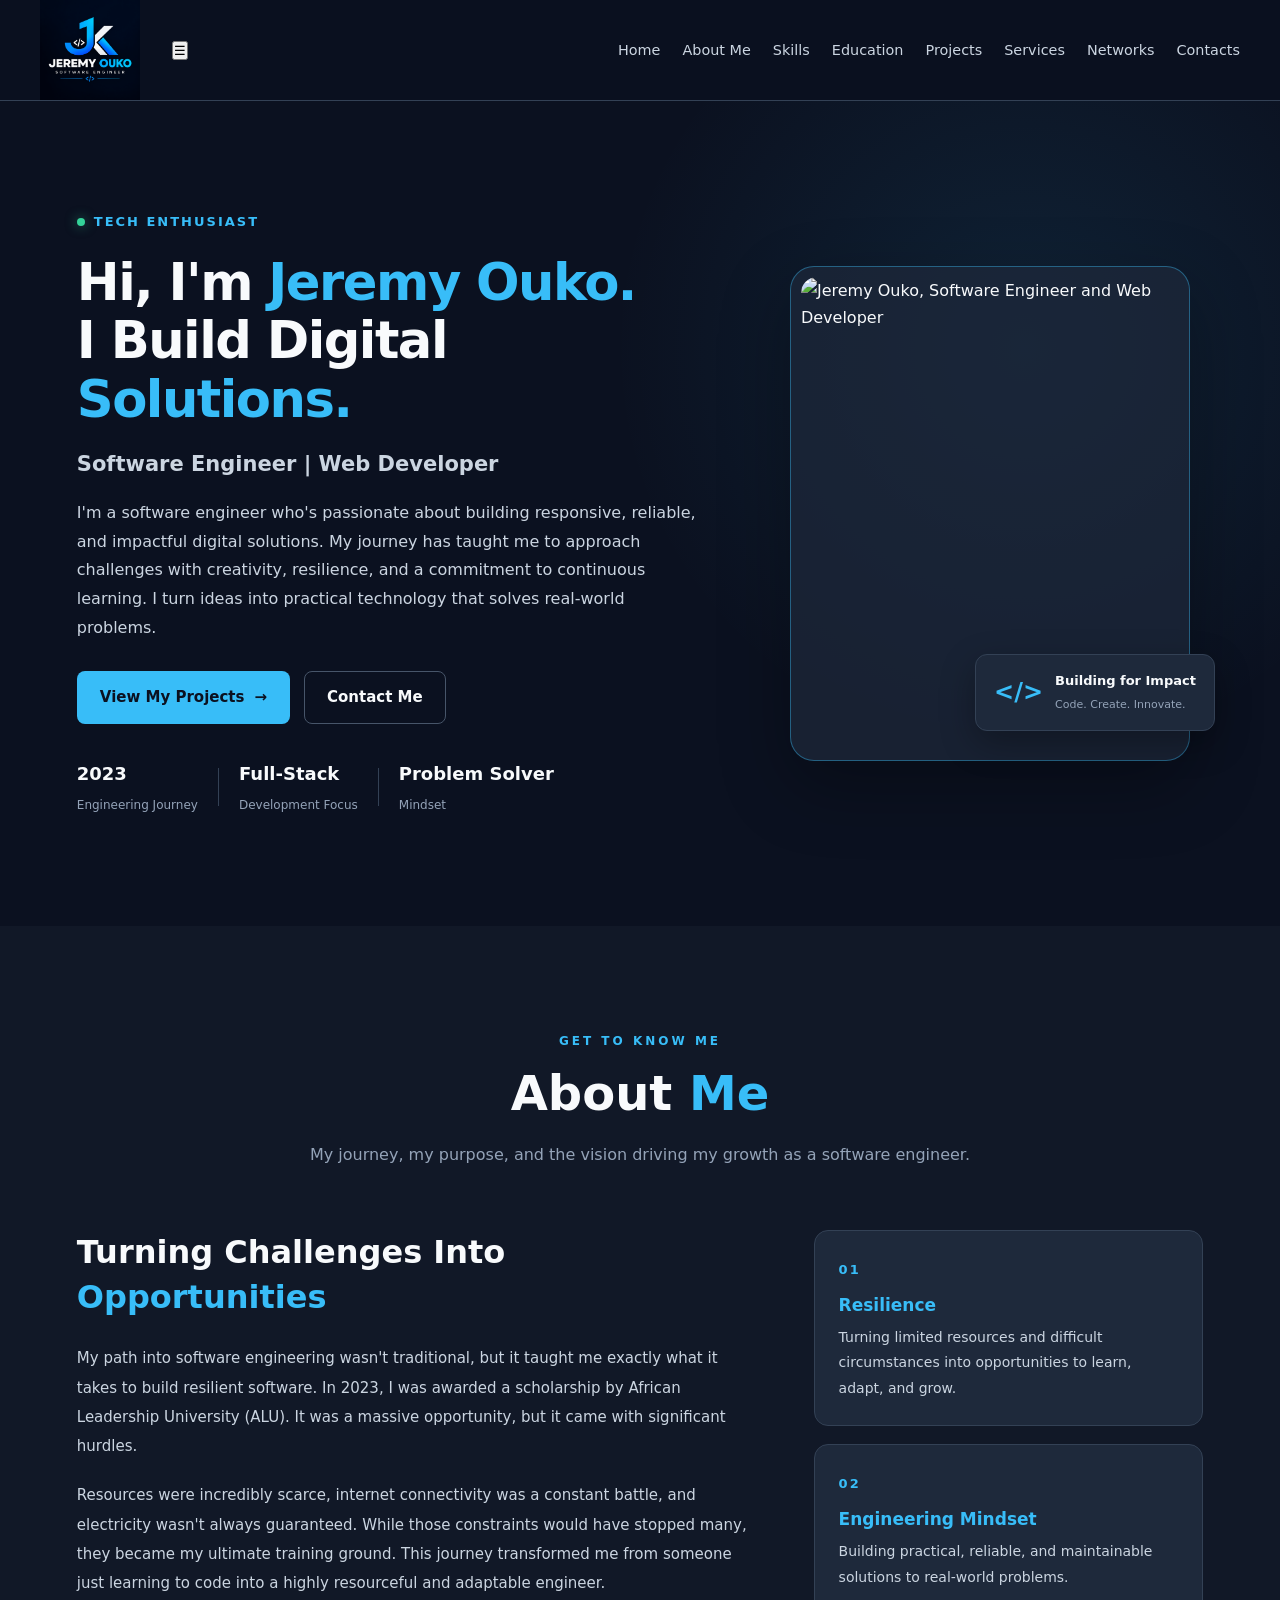
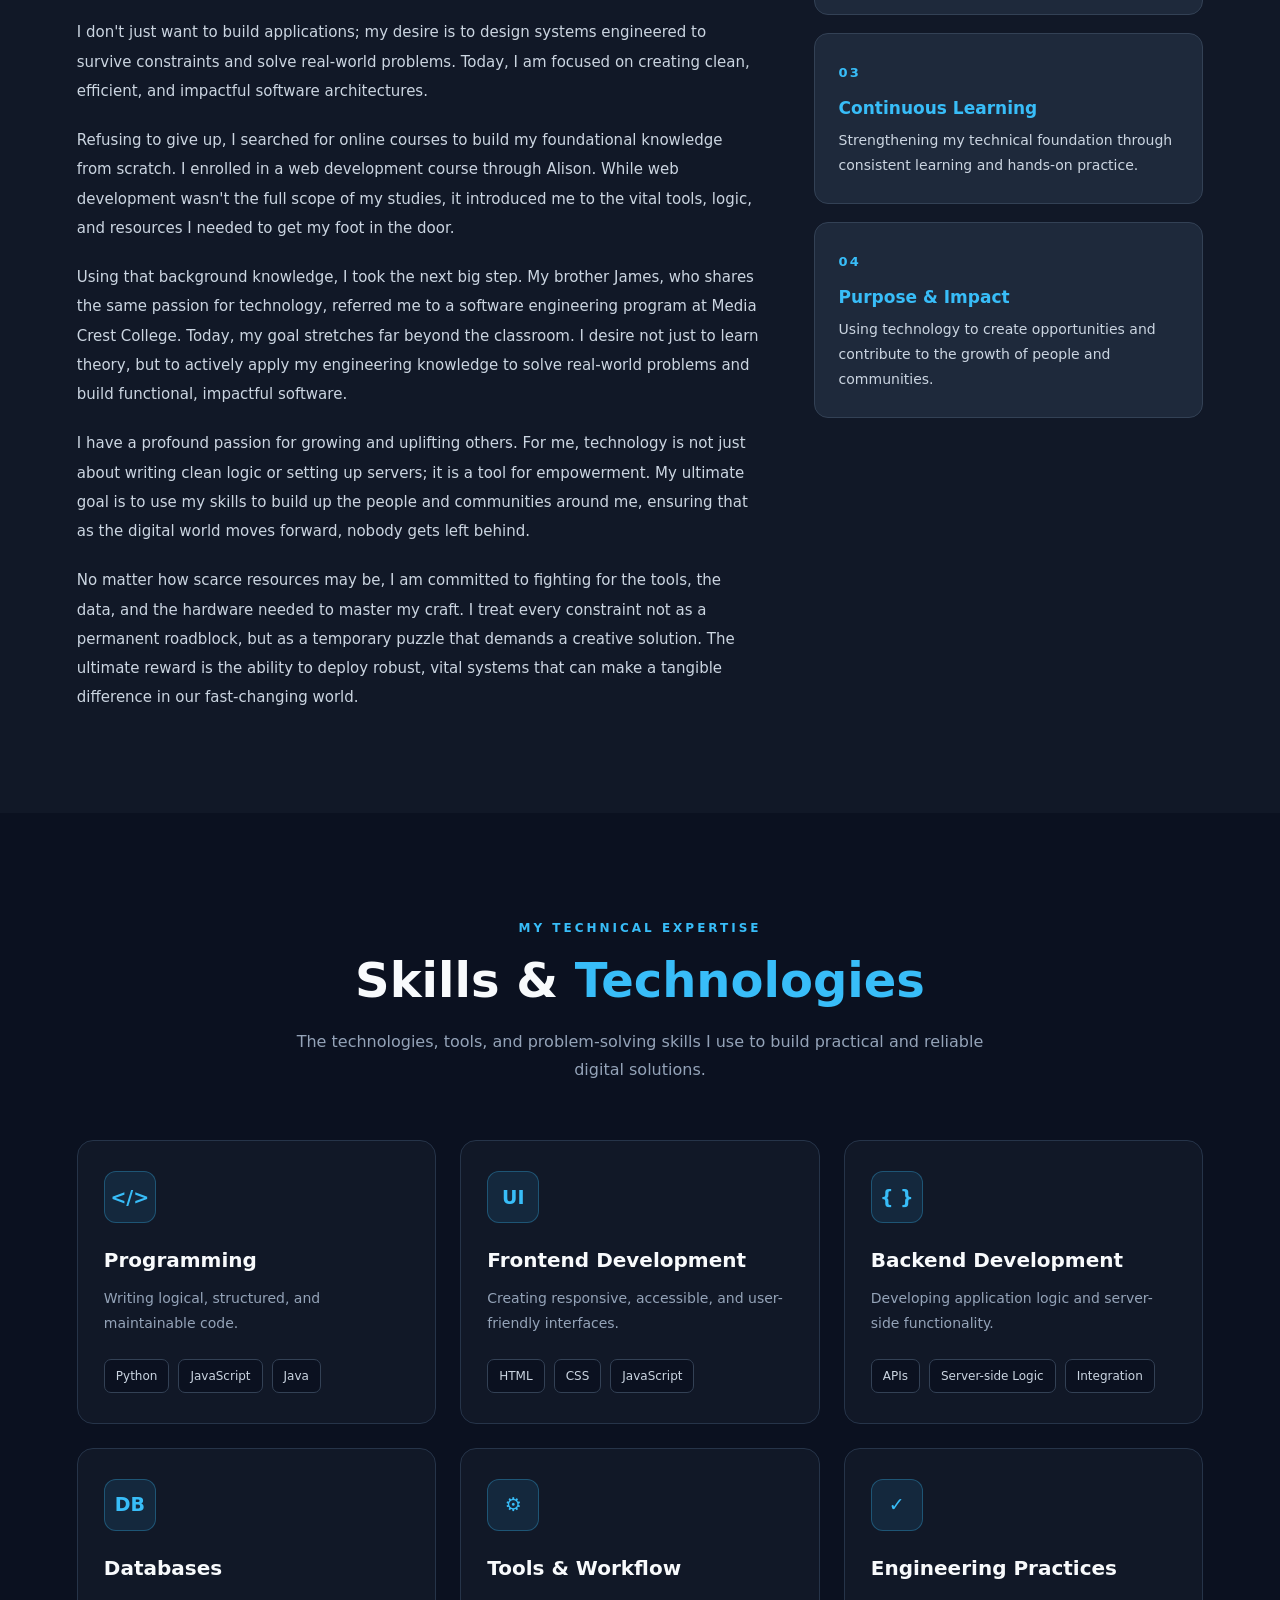
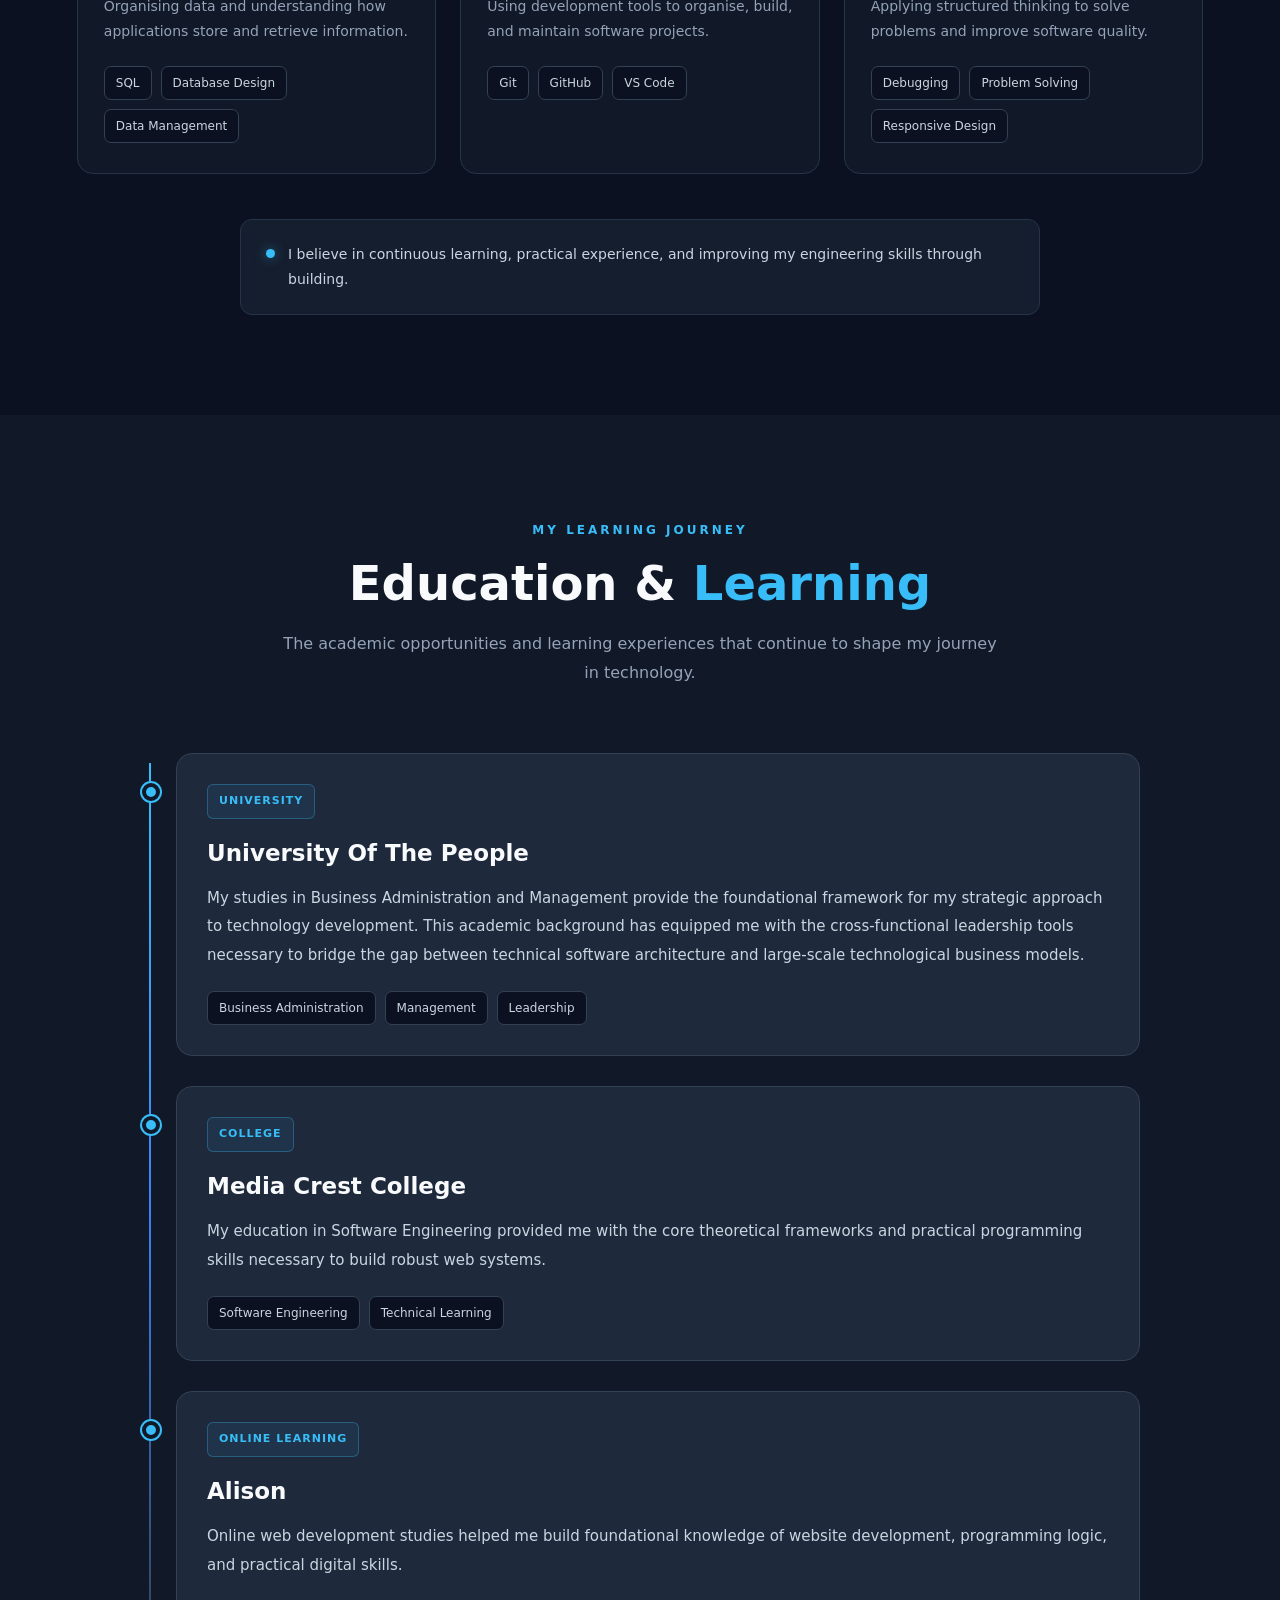
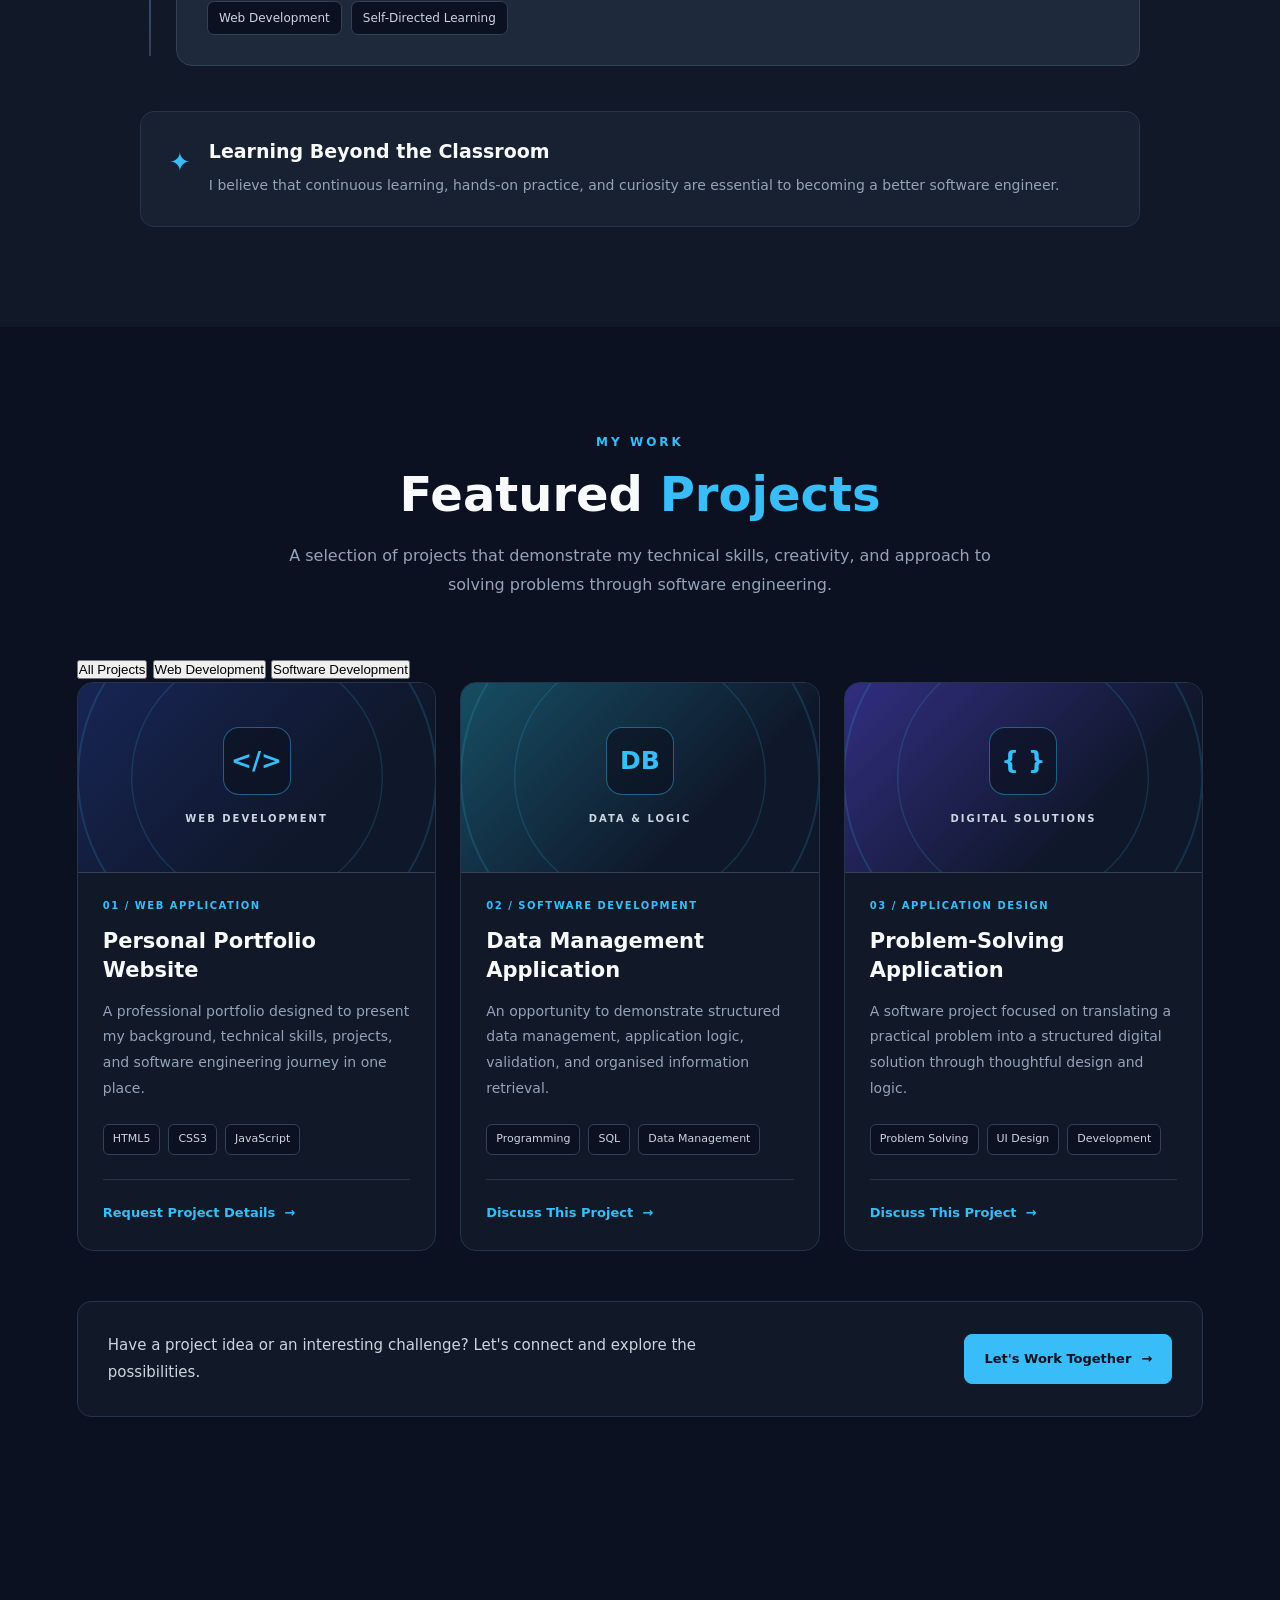
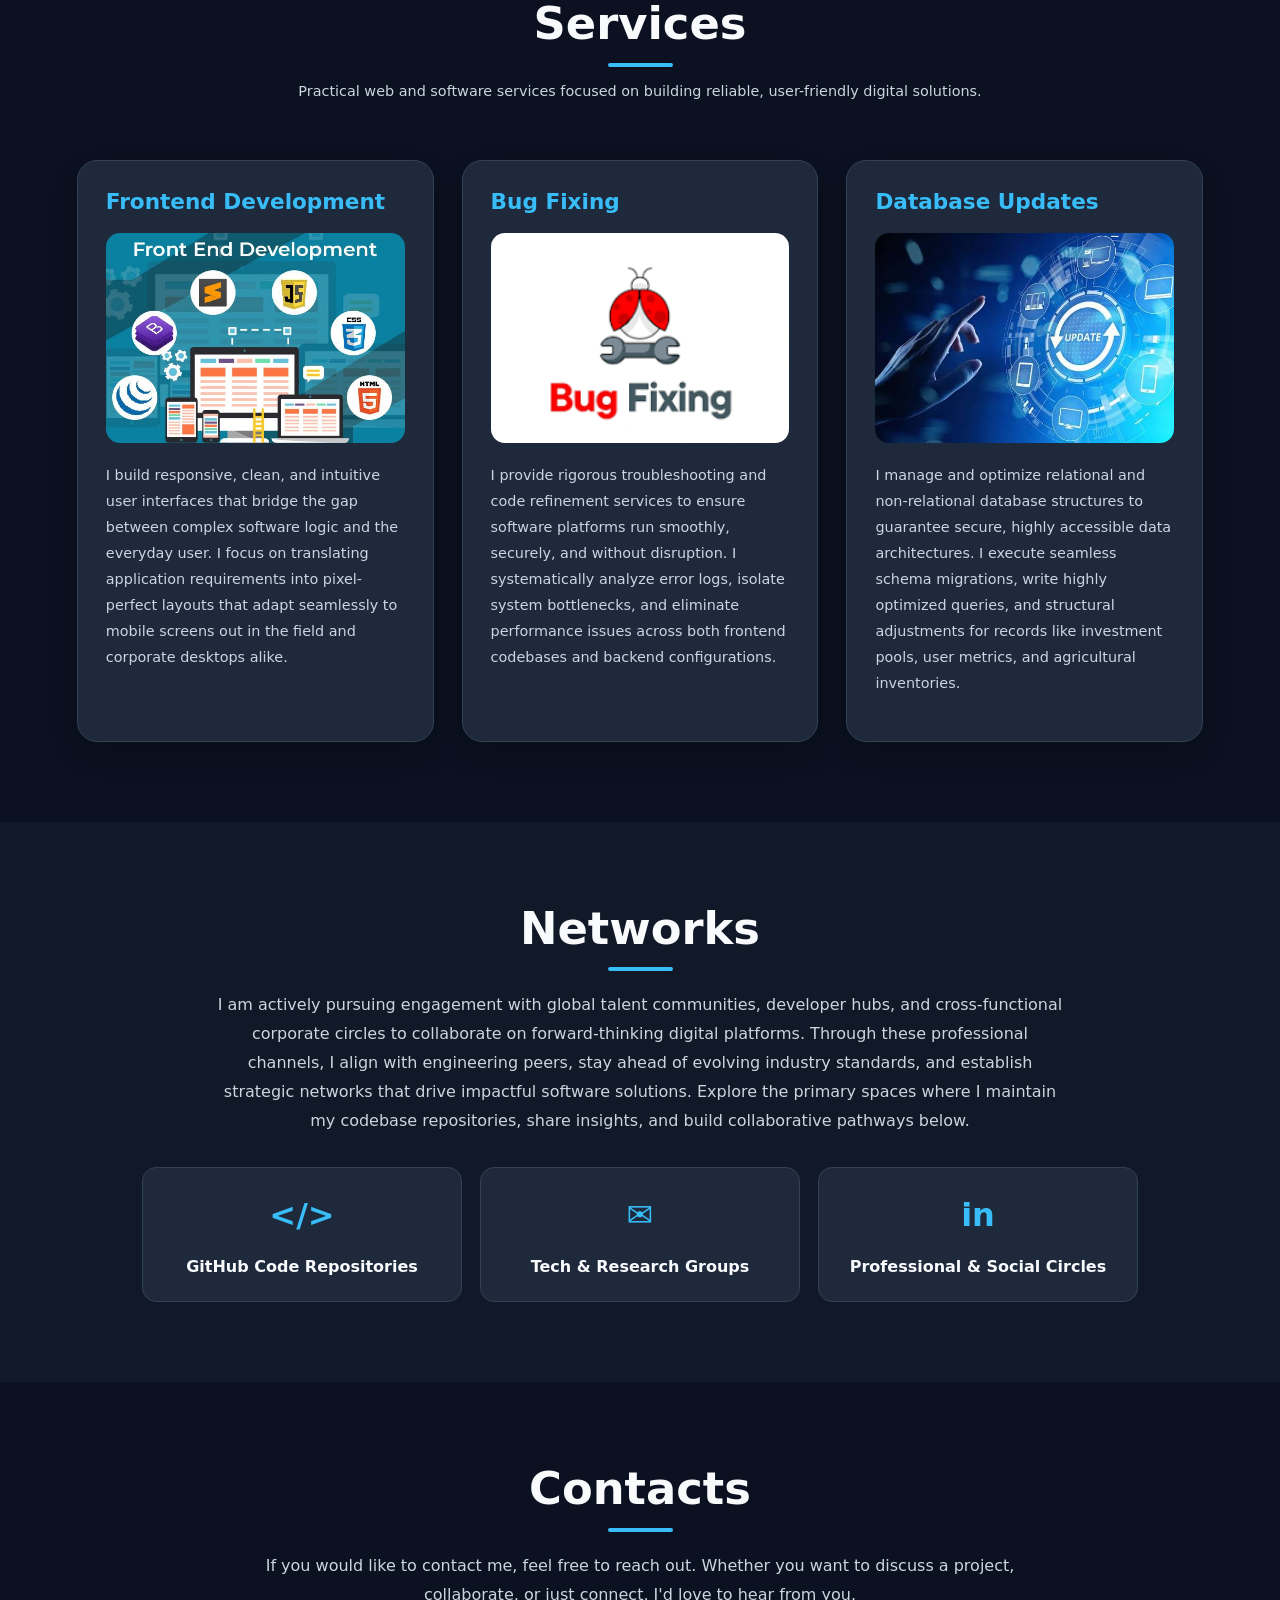
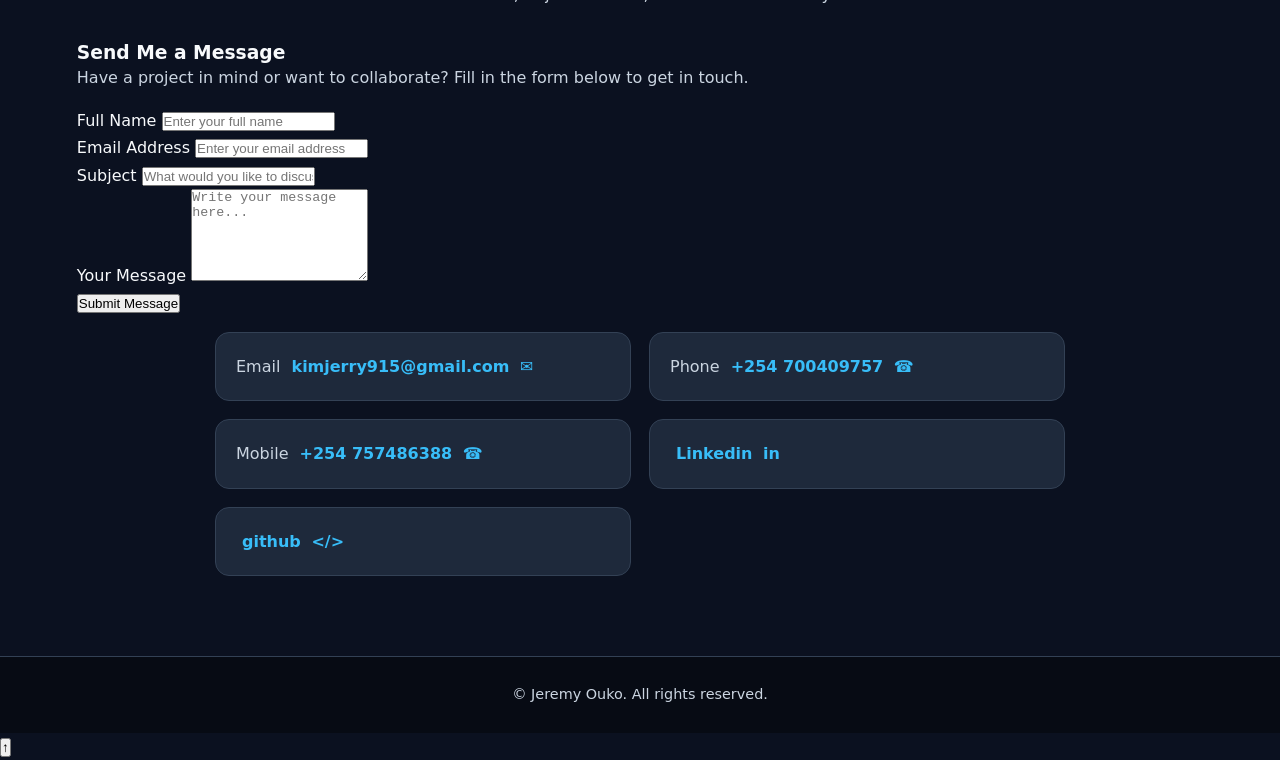
==== commit 78c23737: "updated html" ====
--- a/index.html
+++ b/index.html
@@ -19,20 +19,18 @@
                 >
             </a>
 
-            <input
-                type="checkbox"
-                id="nav-toggle"
-                class="nav-toggle"
-                aria-label="Toggle navigation menu"
+            <button
+                class="menu-toggle"
+                id="menu-toggle"
+                type="button"
+                aria-label="Open navigation menu"
+                aria-expanded="false"
+                aria-controls="main-navigation"
             >
-
-            <label for="nav-toggle" class="nav-toggle-label">
-                <span></span>
-                <span></span>
-                <span></span>
-            </label>
-
-            <nav class="site-nav" aria-label="Main navigation">
+                ☰
+            </button>
+
+            <nav class="site-nav" id="main-navigation" aria-label="Main navigation">
                 <ul>
                     <li><a href="#home">Home</a></li>
                     <li><a href="#about">About Me</a></li>
@@ -71,7 +69,7 @@
                 </h2>
 
                 <p class="hero-text">
-                    I'm a software engineering professional passionate about
+                    I'm a software engineer who's passionate about
                     building responsive, reliable, and impactful digital
                     solutions. My journey has taught me to approach challenges
                     with creativity, resilience, and a commitment to continuous
@@ -300,8 +298,8 @@
                     Creating responsive, accessible, and user-friendly interfaces.
                 </p>
                 <div class="skill-tags">
-                    <span>HTML5</span>
-                    <span>CSS3</span>
+                    <span>HTML</span>
+                    <span>CSS</span>
                     <span>JavaScript</span>
                  </div>
             </article>
@@ -388,81 +386,77 @@
 
             <div class="education-timeline">
 
-                <div class="education-item">
+                <article class="education-item">
                     <div class="education-marker" aria-hidden="true"></div>
 
                     <div class="education-card">
                         <div class="education-card-top">
                             <span class="education-category">UNIVERSITY</span>
-                            <span class="education-date">2023</span>
                         </div>
 
-                        <h3>African Leadership University (ALU)</h3>
+                        <h3>University Of The People</h3>
 
                         <p class="education-description">
-                            Awarded a scholarship that provided an important
-                            opportunity for academic growth and personal
-                            development. This experience strengthened my
-                            resilience, resourcefulness, and commitment
-                            to learning.
+                            My studies in Business Administration and Management provide the
+                            foundational framework for my strategic approach to technology
+                            development. This academic background has equipped me with the
+                            cross-functional leadership tools necessary to bridge the gap between
+                            technical software architecture and large-scale technological business
+                            models.
                         </p>
 
                         <div class="education-tags">
-                            <span>Scholarship</span>
-                            <span>Personal Development</span>
-                            <span>Resilience</span>
+                            <span>Business Administration</span>
+                            <span>Management</span>
+                            <span>Leadership</span>
                         </div>
                     </div>
-                </div>
-            <article class="education-item">
-                <div class="education-marker" aria-hidden="true"></div>
-
-                <div class="education-card">
-                    <div class="education-card-top">
-                        <span class="education-category">COLLEGE</span>
-                        <span class="education-date">Programme details to confirm</span>
-                    </div>
-
-                    <h3>Media Crest College</h3>
-
-                    <p class="education-description">
-                        Pursuing a software engineering learning path,
-                        with a focus on developing technical knowledge
-                        and applying engineering principles to practical
-                        software development challenges.
-                    </p>
-
-                    <div class="education-tags">
-                        <span>Software Engineering</span>
-                        <span>Technical Learning</span>
-                    </div>
-                </div>
-            </article>
-
-            <article class="education-item">
-                <div class="education-marker" aria-hidden="true"></div>
-
-                <div class="education-card">
-                    <div class="education-card-top">
-                        <span class="education-category">ONLINE LEARNING</span>
-                        <span class="education-date">Date to confirm</span>
-                    </div>
-
-                    <h3>Alison</h3>
-
-                    <p class="education-description">
-                        Completed or undertook online web development
-                        learning to build foundational knowledge of
-                        website development, programming logic, and
-                        practical digital skills.
-                    </p>
-
-                    <div class="education-tags">
-                        <span>Web Development</span>
-                        <span>Self-Directed Learning</span>
-                    </div>
-                </div>
-            </article>
+                </article>
+                <article class="education-item">
+                    <div class="education-marker" aria-hidden="true"></div>
+
+                    <div class="education-card">
+                        <div class="education-card-top">
+                            <span class="education-category">COLLEGE</span>
+                        </div>
+
+                        <h3>Media Crest College</h3>
+
+                        <p class="education-description">
+                            My education in Software Engineering provided me with the core
+                            theoretical frameworks and practical programming skills necessary
+                            to build robust web systems.
+                        </p>
+
+                        <div class="education-tags">
+                            <span>Software Engineering</span>
+                            <span>Technical Learning</span>
+                        </div>
+                    </div>
+                </article>
+
+                <article class="education-item">
+                    <div class="education-marker" aria-hidden="true"></div>
+
+                    <div class="education-card">
+                        <div class="education-card-top">
+                            <span class="education-category">ONLINE LEARNING</span>
+                        </div>
+
+                        <h3>Alison</h3>
+
+                        <p class="education-description">
+                            Online web development studies helped me build
+                            foundational knowledge of website development,
+                            programming logic, and practical digital skills.
+                        </p>
+
+                        <div class="education-tags">
+                            <span>Web Development</span>
+                            <span>Self-Directed Learning</span>
+                        </div>
+                    </div>
+                </article>
 
             </div>
 
@@ -483,19 +477,31 @@
         <section id="projects" class="projects-section">
             <div class="projects-container">
 
-            <div class="projects-heading">
-                <span class="section-eyebrow">MY WORK</span>
-                <h2>Featured <span>Projects</span></h2>
-                <p>
-                    A selection of projects that demonstrate my technical
-                    skills, creativity, and approach to solving problems
-                    through software engineering.
-                </p>
-            </div>
+                <div class="projects-heading">
+                    <span class="section-eyebrow">MY WORK</span>
+                    <h2>Featured <span>Projects</span></h2>
+                    <p>
+                        A selection of projects that demonstrate my technical
+                        skills, creativity, and approach to solving problems
+                        through software engineering.
+                    </p>
+                </div>
+
+                <div class="project-filters" role="group" aria-label="Filter projects by category">
+                    <button type="button" class="filter-btn active" data-filter="all" aria-pressed="true">
+                        All Projects
+                    </button>
+                    <button type="button" class="filter-btn" data-filter="web" aria-pressed="false">
+                        Web Development
+                    </button>
+                    <button type="button" class="filter-btn" data-filter="software" aria-pressed="false">
+                        Software Development
+                    </button>
+                </div>
 
             <div class="projects-grid">
 
-            <article class="project-card">
+            <article class="project-card" data-category="web">
                 <div class="project-visual project-visual-web">
                     <span class="project-visual-icon" aria-hidden="true">&lt;/&gt;</span>
                     <span class="project-visual-label">WEB DEVELOPMENT</span>
@@ -526,7 +532,7 @@
                 </div>
             </article>
 
-            <article class="project-card">
+            <article class="project-card" data-category="software">
                 <div class="project-visual project-visual-data">
                     <span class="project-visual-icon" aria-hidden="true">DB</span>
                     <span class="project-visual-label">DATA &amp; LOGIC</span>
@@ -557,7 +563,7 @@
                 </div>
             </article>
 
-            <article class="project-card">
+            <article class="project-card" data-category="software">
                 <div class="project-visual project-visual-systems">
                     <span class="project-visual-icon" aria-hidden="true">{ }</span>
                     <span class="project-visual-label">DIGITAL SOLUTIONS</span>
@@ -691,6 +697,84 @@
             <p>If you would like to contact me, feel free to reach out. Whether you want to discuss a
                 project, collaborate, or just connect, I'd love to hear from you.
             </p>
+                    <div class="contact-form-container">
+    <h3>Send Me a Message</h3>
+
+    <p>
+        Have a project in mind or want to collaborate?
+        Fill in the form below to get in touch.
+    </p>
+
+    <form id="contact-form">
+        <div class="form-group">
+            <label for="contact-name">Full Name</label>
+            <input
+                type="text"
+                id="contact-name"
+                name="name"
+                aria-describedby="name-error"
+                placeholder="Enter your full name"
+                required
+                minlength="2"
+                autocomplete="name"
+            >
+            <small class="field-error" id="name-error"></small>
+        </div>
+
+        <div class="form-group">
+            <label for="contact-email">Email Address</label>
+            <input
+                type="email"
+                id="contact-email"
+                name="email"
+                aria-describedby="email-error"
+                placeholder="Enter your email address"
+                required
+                autocomplete="email"
+            >
+            <small class="field-error" id="email-error"></small>
+        </div>
+
+        <div class="form-group">
+            <label for="contact-subject">Subject</label>
+            <input
+                type="text"
+                id="contact-subject"
+                name="subject"
+                aria-describedby="subject-error"
+                placeholder="What would you like to discuss?"
+                required
+                minlength="3"
+            >
+            <small class="field-error" id="subject-error"></small>
+        </div>
+
+        <div class="form-group">
+            <label for="contact-message">Your Message</label>
+            <textarea
+                id="contact-message"
+                name="message"
+                aria-describedby="message-error"
+                rows="6"
+                placeholder="Write your message here..."
+                required
+                minlength="10"
+            ></textarea>
+            <small class="field-error" id="message-error"></small>
+        </div>
+
+        <button type="submit" id="contact-submit">
+            Submit Message
+        </button>
+
+        <p
+            id="form-status"
+            class="form-status"
+            role="status"
+            aria-live="polite"
+        ></p>
+    </form>
+</div>
             <ul>
                 <li>Email
                     <a href="mailto:kimjerry915@gmail.com">
@@ -725,10 +809,19 @@
             </ul>
         </section>
         <footer>
-            @ 2026 Jeremy Ouko All rights reserved
-        </footer>
+    &copy; <span id="copyright-year"></span> Jeremy Ouko. All rights reserved.
+</footer>
     </main>
     <script src="script.js"></script>
+    <!-- Feature 6: Back-to-Top Button -->
+<button
+    id="back-to-top"
+    type="button"
+    aria-label="Back to top"
+    title="Back to top"
+>
+    ↑
+</button>
 
 </body>
 </html>
--- a/style.css
+++ b/style.css
@@ -3,7 +3,7 @@
    1. GLOBAL RESET
 ========================================= */
 
-*
+*,
 *::before,
 *::after {
     box-sizing: border-box;
@@ -11,7 +11,6 @@
     padding: 0;
 }
 
-
 /* =========================================
    2. DESIGN SYSTEM
 ========================================= */
@@ -74,7 +73,6 @@
 
     min-height: 100vh;
 }
-
 
 /* =========================================
    4. TYPOGRAPHY
@@ -550,12 +548,24 @@
 }
 
 #home .hero-eyebrow {
+    display: flex;
+    align-items: center;
+    gap: 9px;
     margin-bottom: 20px;
     color: #38BDF8;
     font-size: 13px;
     font-weight: 700;
     letter-spacing: 2px;
     line-height: 1.6;
+}
+
+#home .status-dot {
+    width: 8px;
+    height: 8px;
+    flex: 0 0 8px;
+    border-radius: 50%;
+    background: #34D399;
+    box-shadow: 0 0 12px rgba(52, 211, 153, 0.55);
 }
 
 #home .hero-title {
@@ -2028,6 +2038,10 @@
     grid-column: 1 / -1;
     text-align: center;
     margin-bottom: 12px;
+    padding: 0;
+    background: none;
+    border: 0;
+    box-shadow: none;
 }
 
 .services-section > .container:first-child h2 {
@@ -2061,7 +2075,7 @@
 }
 
 /* Service titles */
-.services-section > .container:not(:first-child) > p:first-child {
+.services-section > .container:not(:first-child) > h3 {
     margin-bottom: 18px;
     color: var(--color-accent, #38BDF8);
     font-size: 1.35rem;
@@ -2246,11 +2260,12 @@
 }
 
 /* Existing social icons */
-.network-section li a i {
+.network-icon {
     display: block;
     margin-bottom: 12px;
     color: var(--color-accent, #38BDF8);
     font-size: 2rem;
+    font-weight: 800;
 }
 
 /* Hover and keyboard accessibility */
@@ -2355,7 +2370,7 @@
     transition: color var(--transition, 0.3s ease);
 }
 
-#contacts li a i {
+#contacts li a span {
     margin-left: 5px;
 }
 
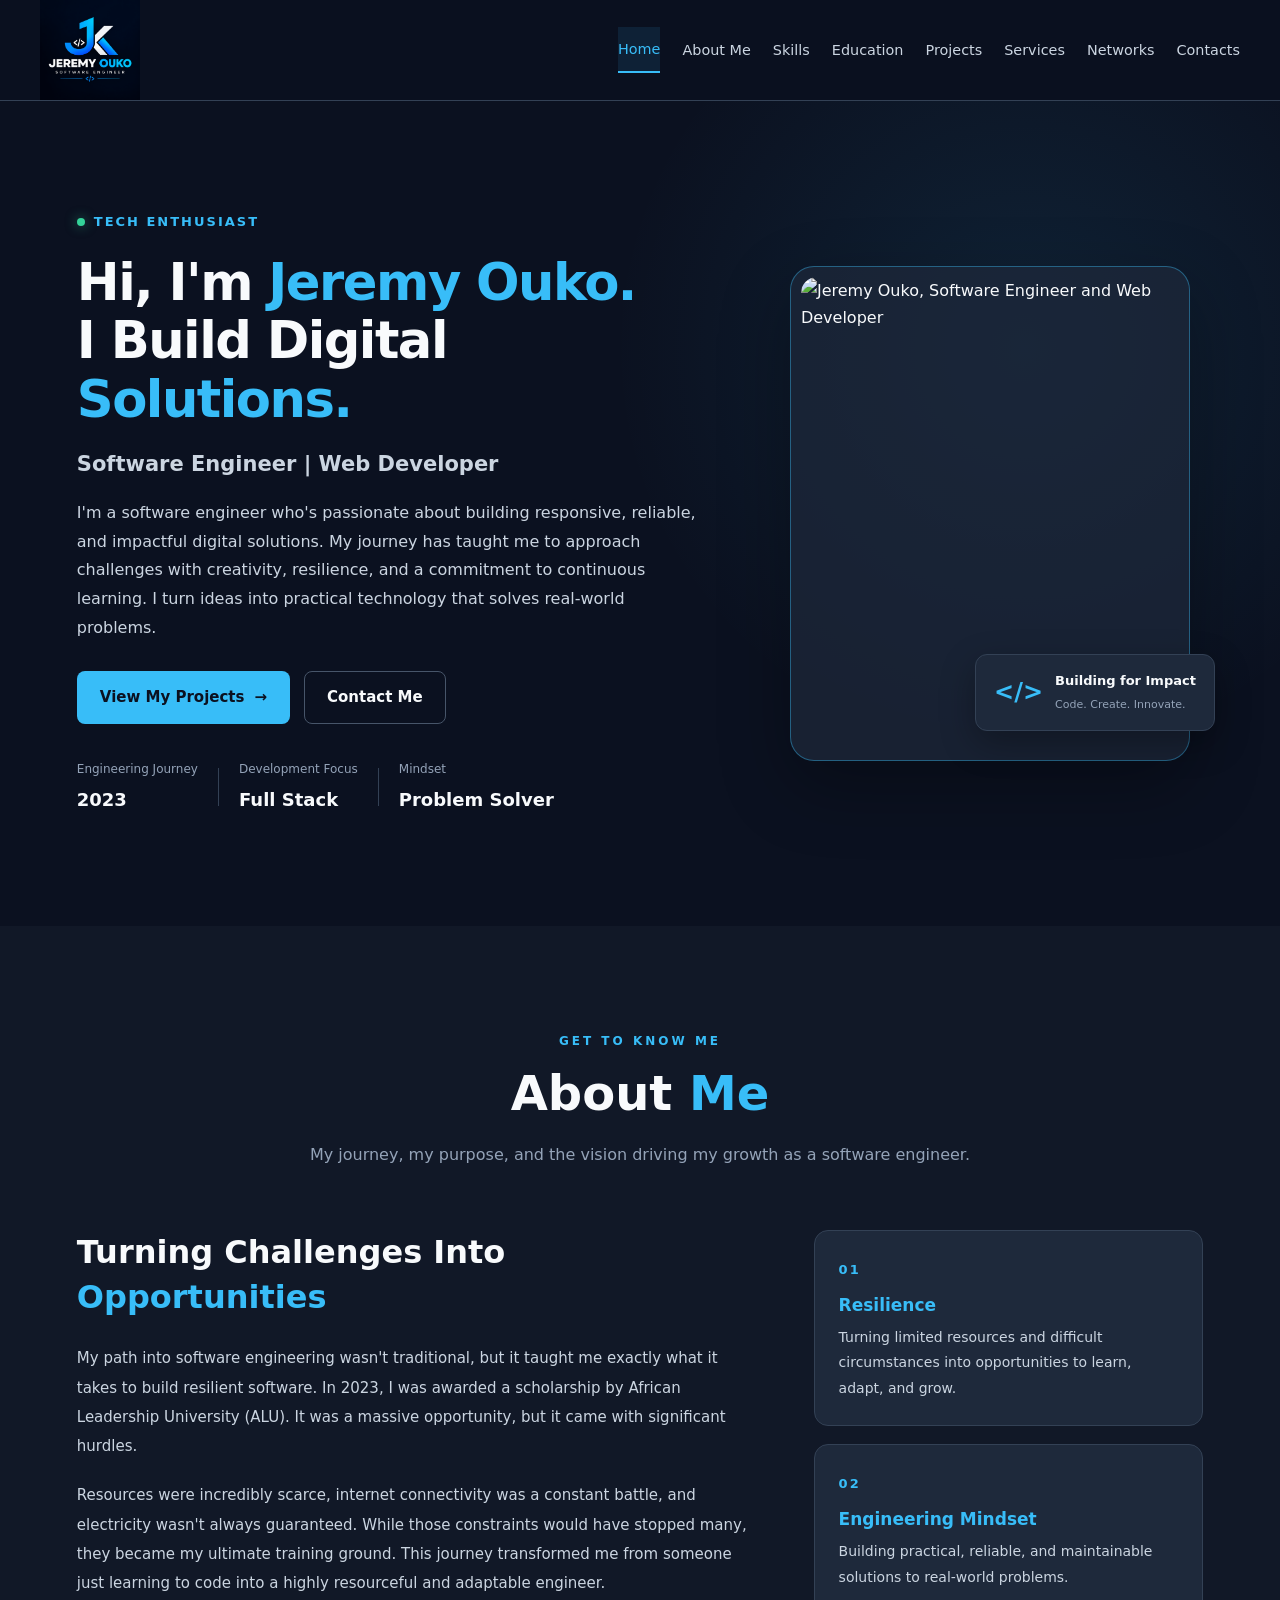
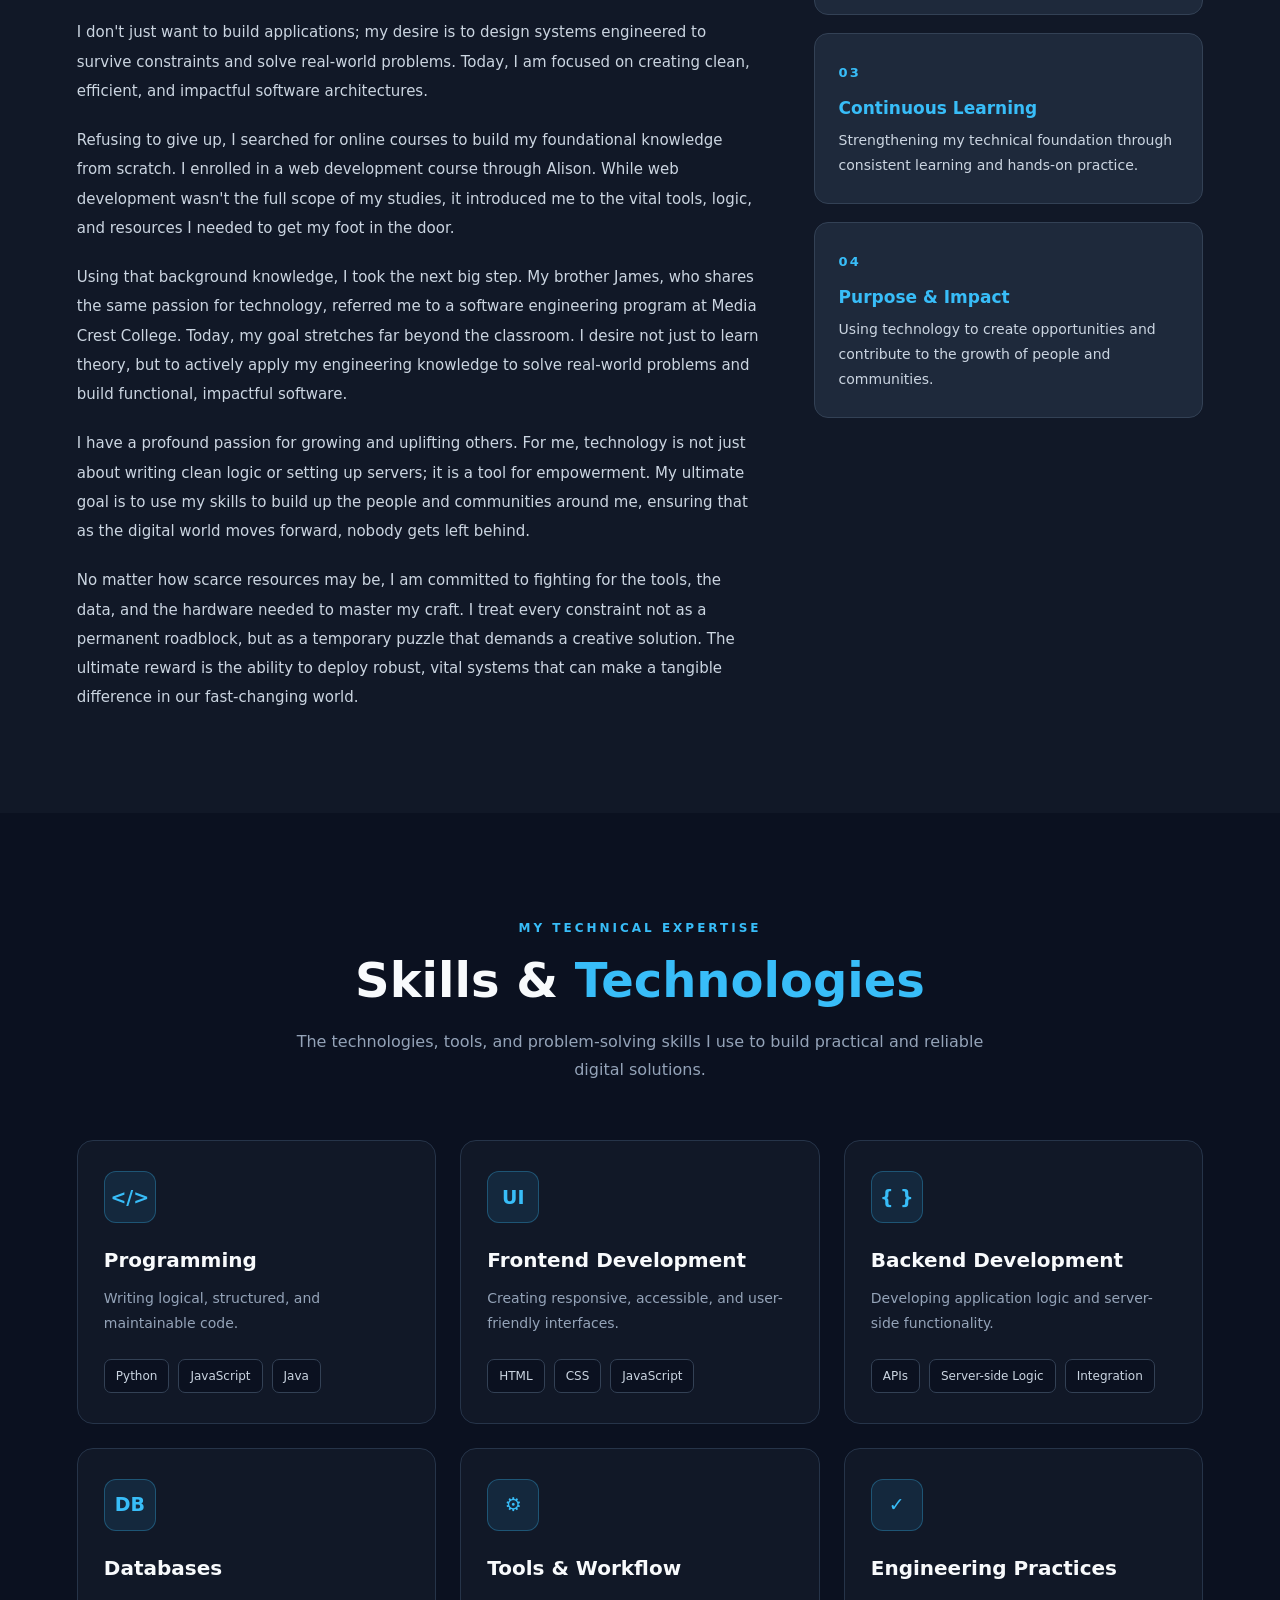
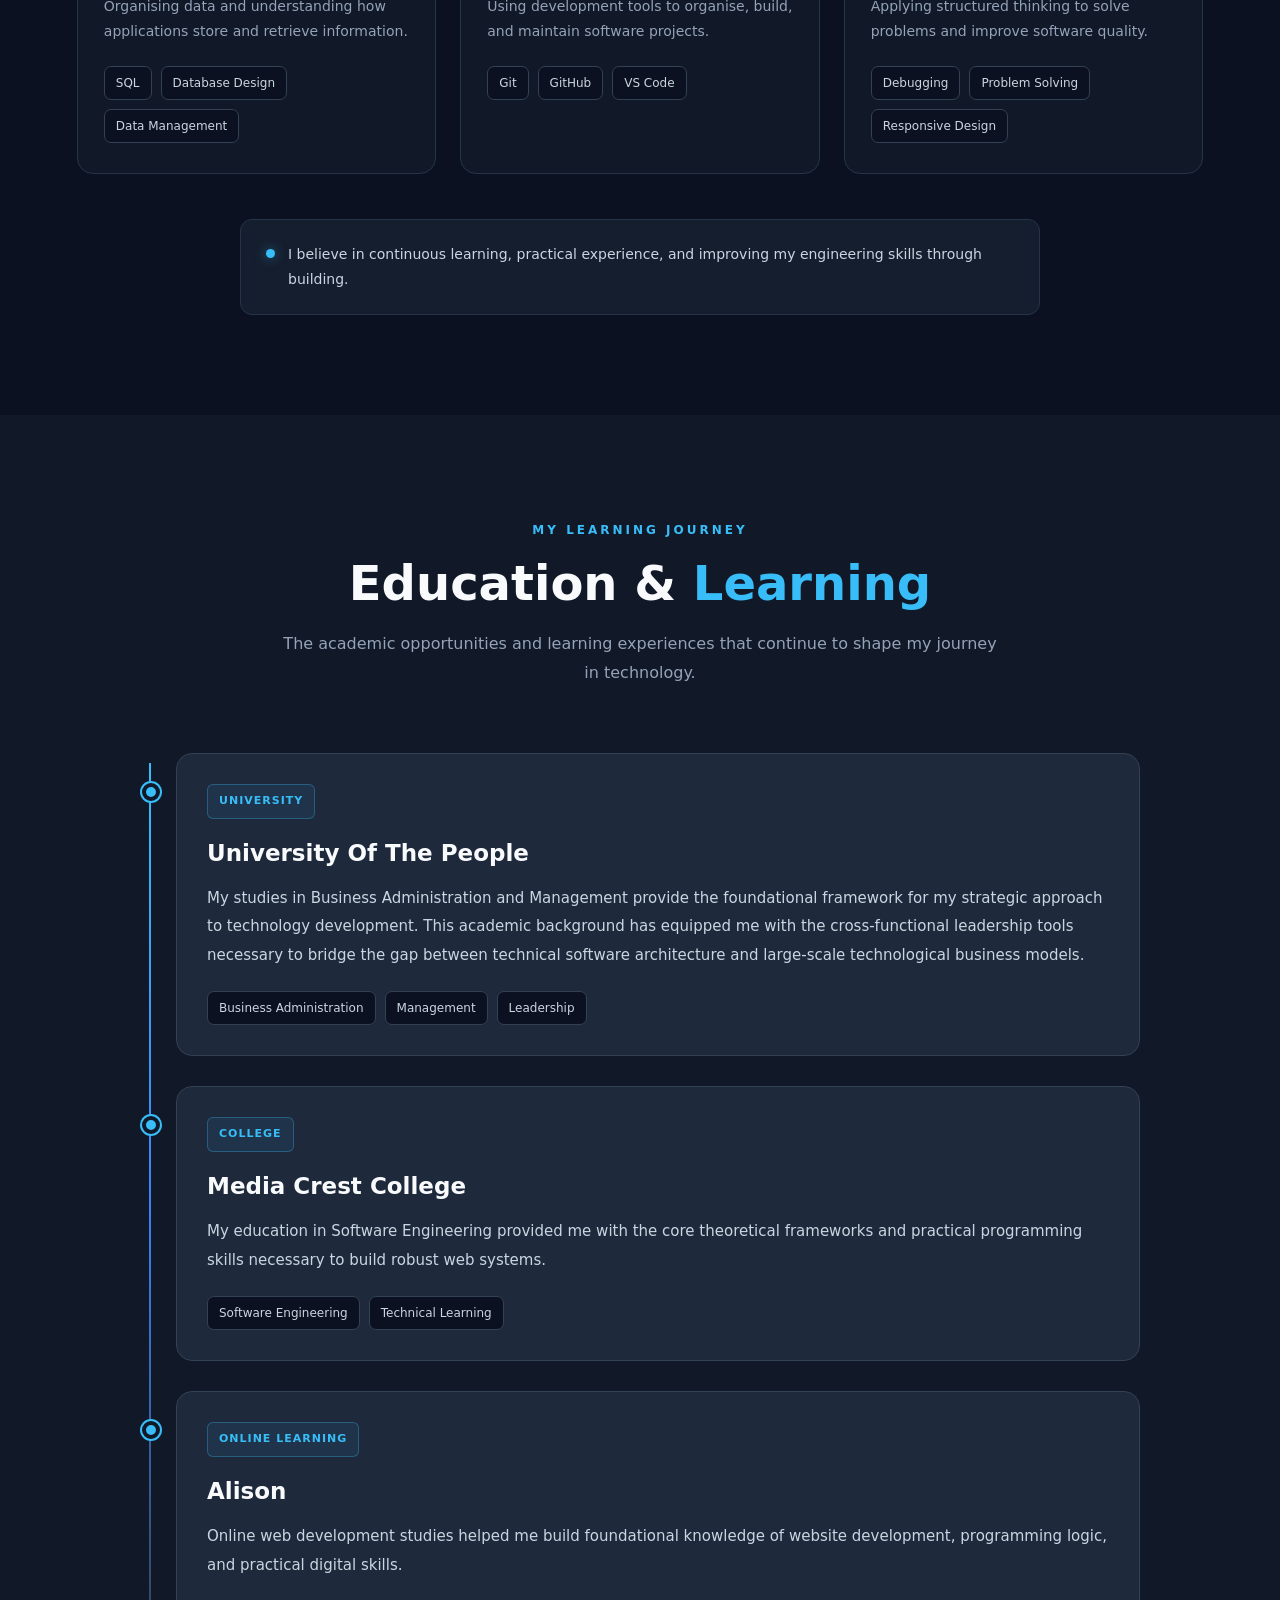
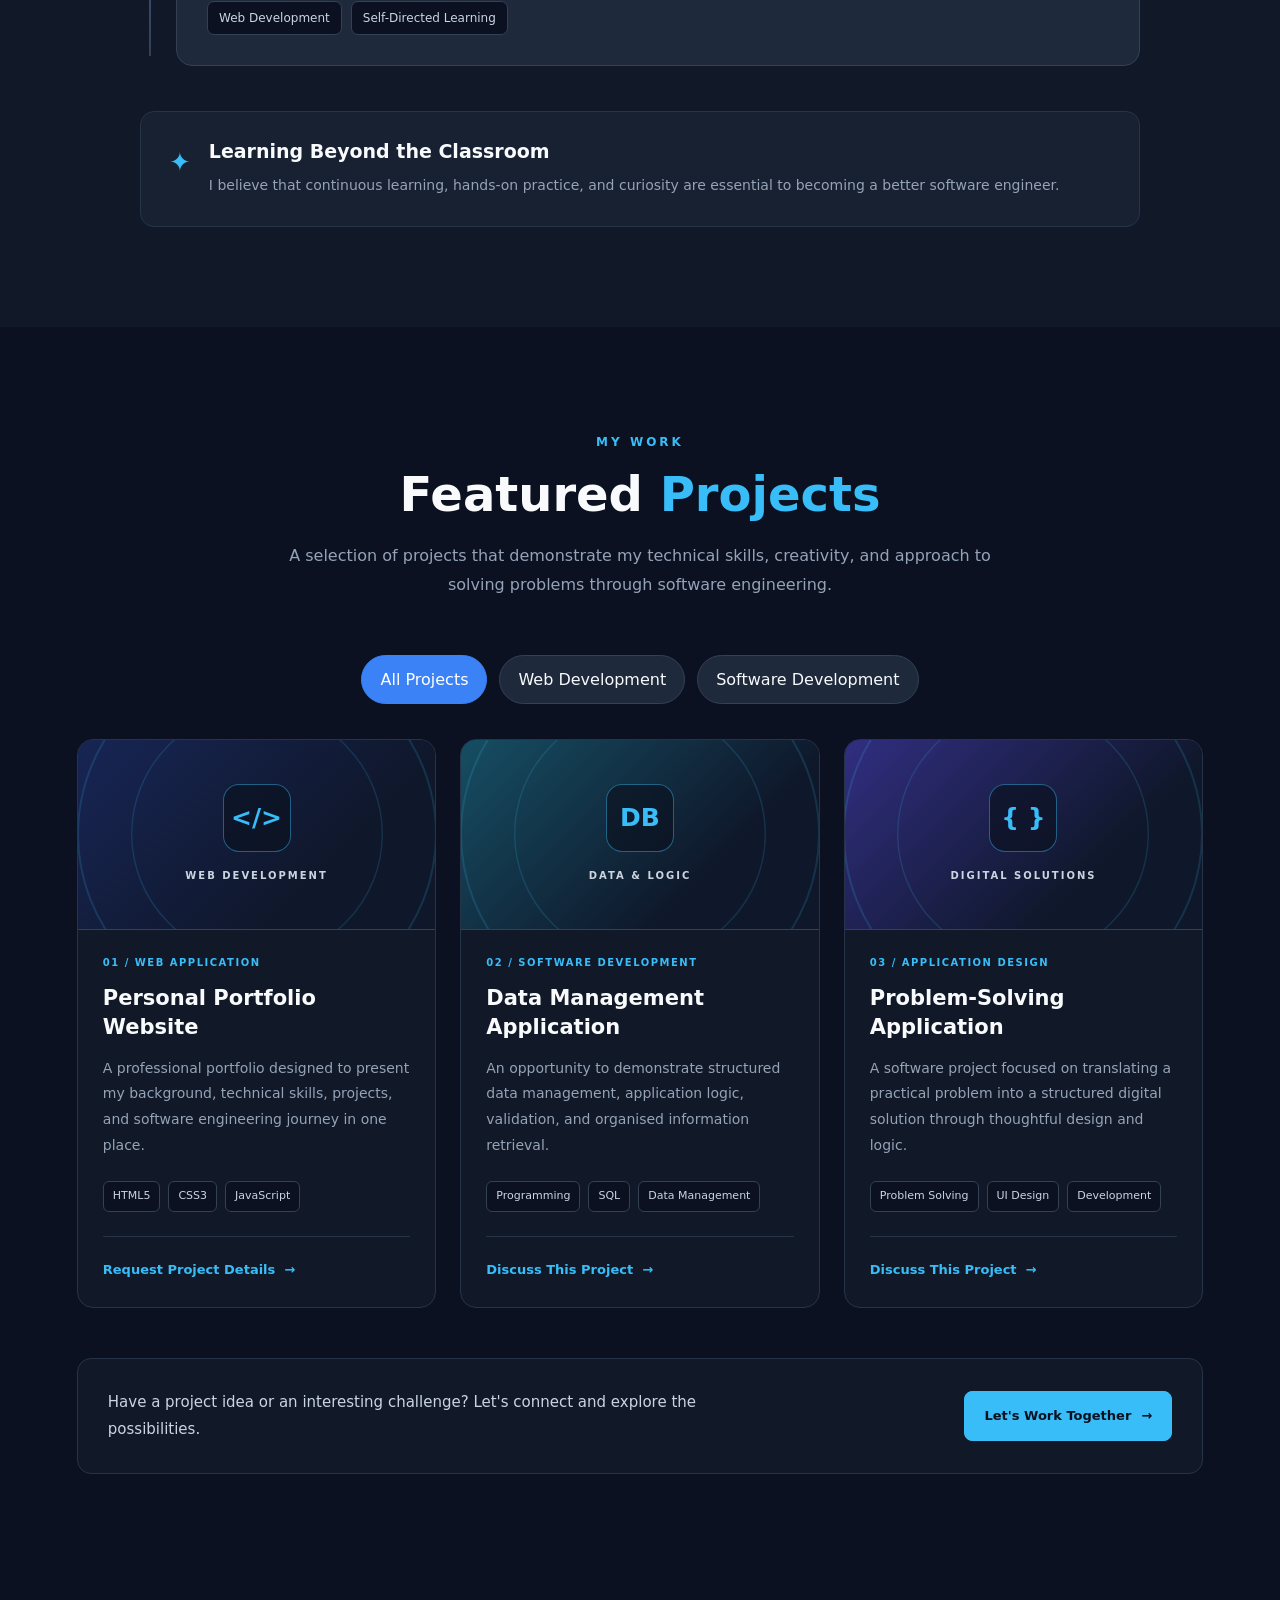
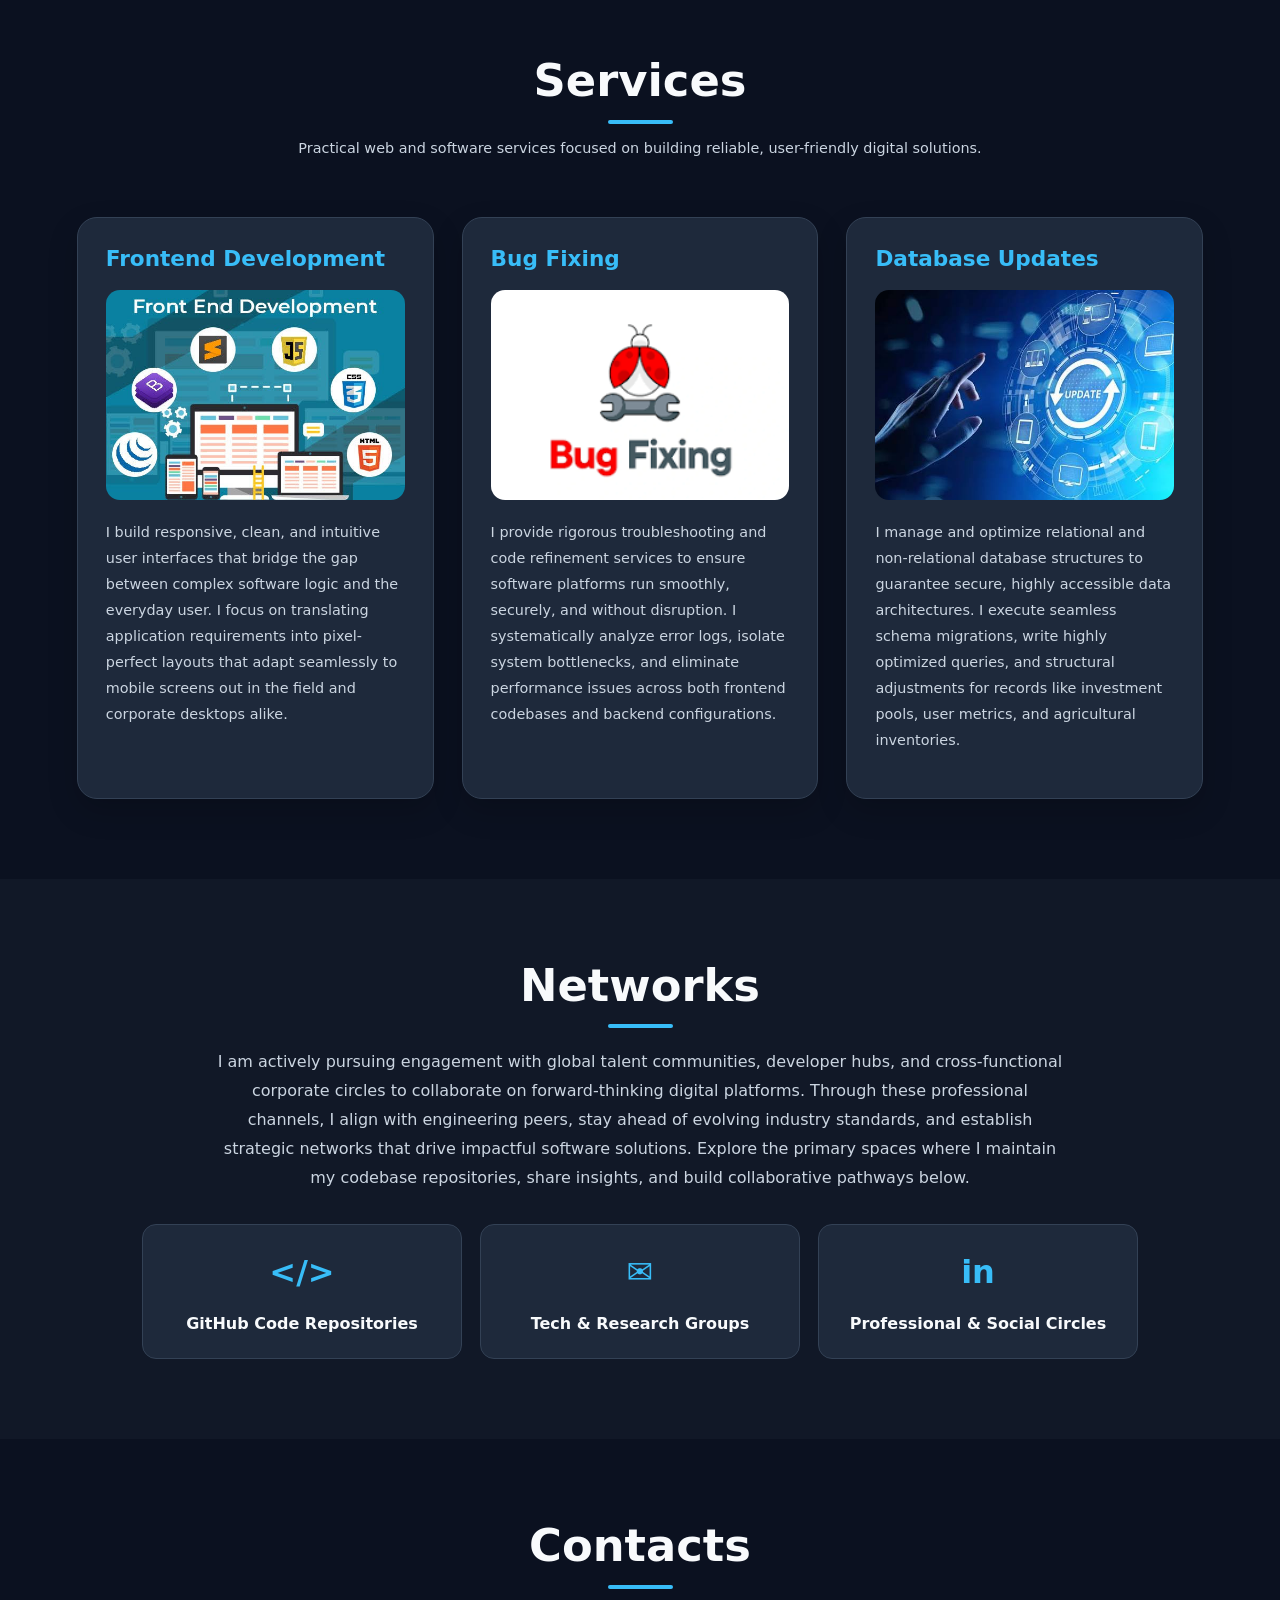
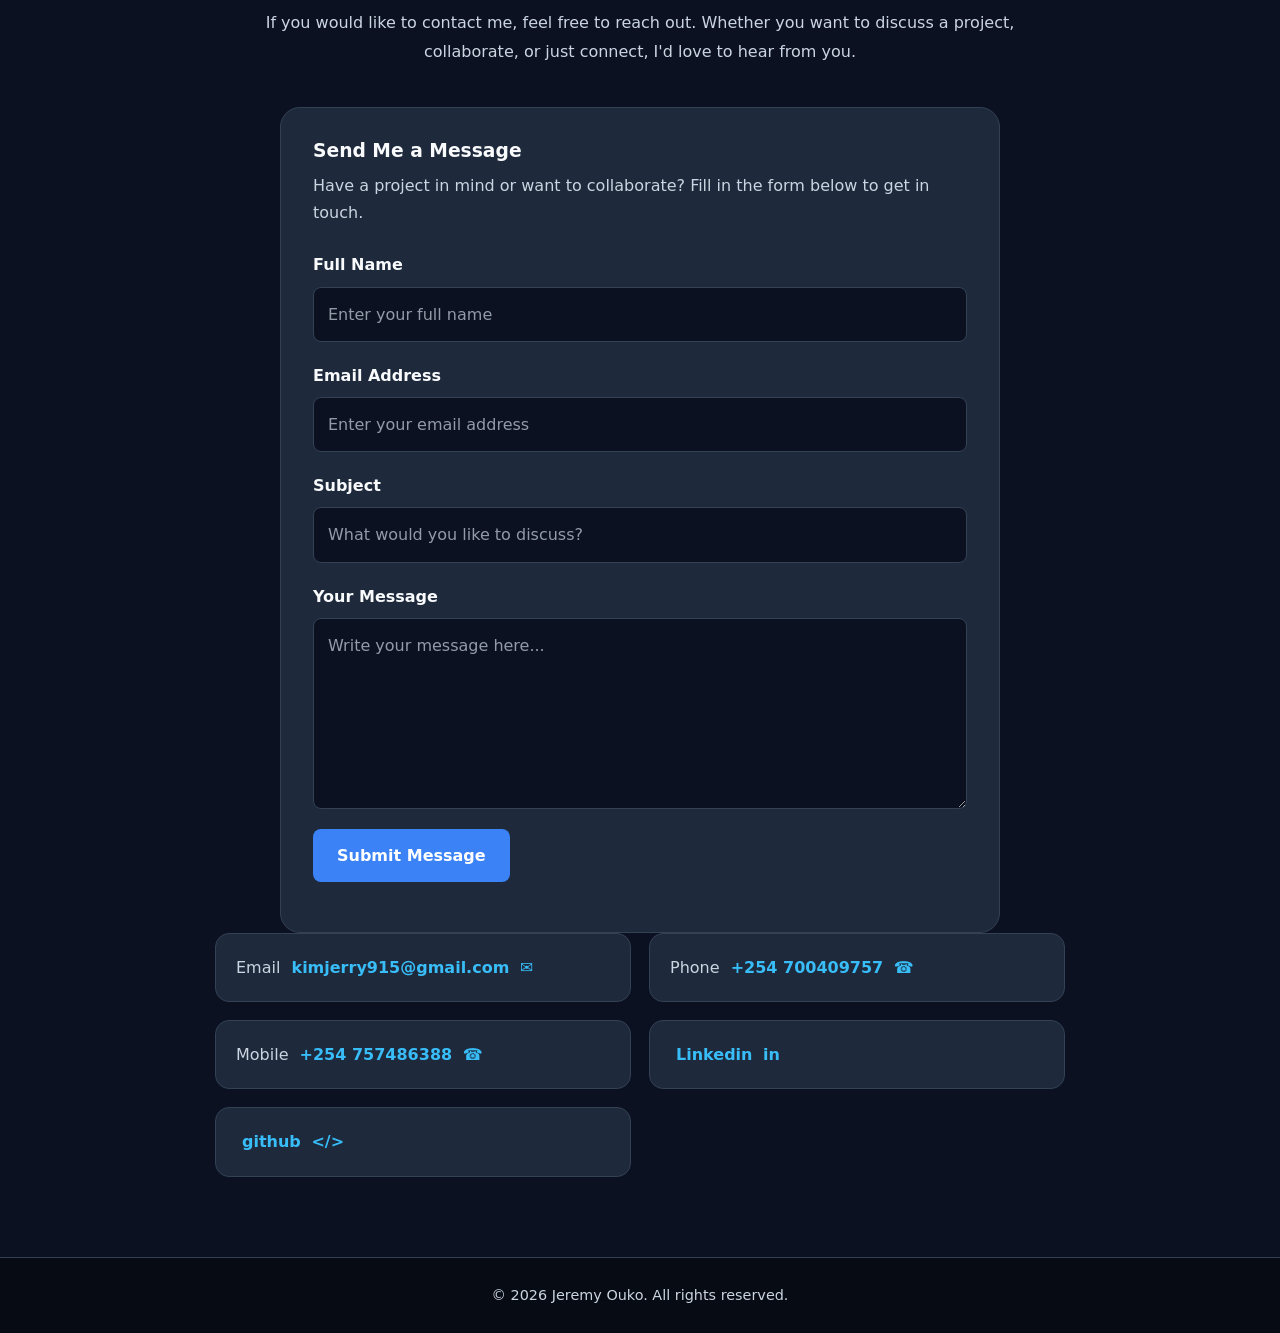
==== commit 7127b30e: "re-structured html" ====
--- a/index.html
+++ b/index.html
@@ -1,6 +1,6 @@
 <!DOCTYPE html>
 <html lang="en">
-<head>
+    <head>
     <meta charset="UTF-8">
     <link rel="stylesheet" href="style.css">
     <meta name="viewport" content="width=device-width, initial-scale=1.0">
@@ -92,27 +92,27 @@
             <div class="hero-highlights">
 
                 <div class="hero-highlight">
-                    <span class="highlight-number">2023</span>
-                    <span class="highlight-label">
-                        Engineering Journey
+                    <span class="highlight-label">Engineering Journey</span>
+                    <span class="highlight-number">
+                        2023
                     </span>
                 </div>
 
                 <div class="hero-divider"></div>
 
                 <div class="hero-highlight">
-                    <span class="highlight-number">Full-Stack</span>
-                    <span class="highlight-label">
-                        Development Focus
+                    <span class="highlight-label">Development Focus</span>
+                    <span class="highlight-number">
+                        Full Stack
                     </span>
                 </div>
 
                 <div class="hero-divider"></div>
 
                 <div class="hero-highlight">
-                    <span class="highlight-number">Problem Solver</span>
-                    <span class="highlight-label">
-                        Mindset
+                    <span class="highlight-label">Mindset</span>
+                    <span class="highlight-number">
+                        Problem Solver
                     </span>
                 </div>
             </div>
@@ -611,7 +611,9 @@
         <section id="services" class="services-section">
             <div class="container services-heading">
                 <h2>Services</h2>
-                <p>Practical web and software services focused on building reliable, user-friendly digital solutions.</p>
+                <p>Practical web and software services focused on building reliable, user-friendly digital
+                  solutions.
+                </p>
             </div>
 
             <div class="container">
@@ -774,7 +776,8 @@
             aria-live="polite"
         ></p>
     </form>
-</div>
+    
+    </div>
             <ul>
                 <li>Email
                     <a href="mailto:kimjerry915@gmail.com">
@@ -810,18 +813,18 @@
         </section>
         <footer>
     &copy; <span id="copyright-year"></span> Jeremy Ouko. All rights reserved.
-</footer>
+    </footer>
     </main>
     <script src="script.js"></script>
     <!-- Feature 6: Back-to-Top Button -->
-<button
+    <button
     id="back-to-top"
     type="button"
     aria-label="Back to top"
     title="Back to top"
->
+    >
     ↑
-</button>
+    </button>
 
 </body>
 </html>
--- a/style.css
+++ b/style.css
@@ -300,68 +300,30 @@
 }
 
 
-/* 5. Mobile Menu Controls */
-
-.nav-toggle {
-    position: absolute;
-
-    width: 1px;
-    height: 1px;
-
-    overflow: hidden;
-    clip-path: inset(50%);
-    white-space: nowrap;
-}
-
-.nav-toggle-label {
+/* Mobile menu control */
+
+.menu-toggle {
     display: none;
-
     width: 44px;
     height: 44px;
-
     flex-shrink: 0;
-
     align-items: center;
     justify-content: center;
-    flex-direction: column;
-
-    gap: 6px;
-
     cursor: pointer;
-
     border: 1px solid var(--color-border);
     border-radius: var(--radius-small);
-
+    background-color: var(--color-card);
+    color: var(--color-text);
+    font-size: 1.35rem;
+    line-height: 1;
     transition:
         border-color var(--transition),
         background-color var(--transition);
 }
 
-.nav-toggle-label span {
-    display: block;
-
-    width: 21px;
-    height: 2px;
-
-    background-color: var(--color-text);
-    border-radius: 2px;
-
-    transition:
-        transform var(--transition),
-        opacity var(--transition);
-}
-
-.nav-toggle-label:hover {
+.menu-toggle:hover {
     border-color: var(--color-accent);
-    background-color: var(--color-card);
-}
-
-
-/* Keyboard accessibility */
-
-.nav-toggle:focus-visible + .nav-toggle-label {
-    outline: 3px solid var(--color-accent);
-    outline-offset: 4px;
+    background-color: var(--color-secondary);
 }
 
 
@@ -381,9 +343,9 @@
         height: 68px;
     }
 
-    .nav-toggle-label {
-        display: flex;
-        order: 2;
+    .menu-toggle {
+        display: inline-flex;
+        margin-left: auto;
     }
 
     .site-nav {
@@ -411,6 +373,13 @@
             transform var(--transition);
     }
 
+    .site-nav.is-open {
+        opacity: 1;
+        visibility: visible;
+        pointer-events: auto;
+        transform: translateY(0);
+    }
+
     .site-nav ul {
         width: min(100%, 600px);
         margin-inline: auto;
@@ -439,30 +408,6 @@
     .site-nav a:focus-visible {
         background-color: var(--color-card);
     }
-
-    /* Show the menu when checked */
-
-    .nav-toggle:checked ~ .site-nav {
-        opacity: 1;
-        visibility: visible;
-        pointer-events: auto;
-
-        transform: translateY(0);
-    }
-
-    /* Transform hamburger into an X */
-
-    .nav-toggle:checked + .nav-toggle-label span:nth-child(1) {
-        transform: translateY(8px) rotate(45deg);
-    }
-
-    .nav-toggle:checked + .nav-toggle-label span:nth-child(2) {
-        opacity: 0;
-    }
-
-    .nav-toggle:checked + .nav-toggle-label span:nth-child(3) {
-        transform: translateY(-8px) rotate(-45deg);
-    }
 }
 
 
@@ -482,7 +427,7 @@
         height: 60px;
     }
 
-    .nav-toggle-label {
+    .menu-toggle {
         width: 42px;
         height: 42px;
     }
@@ -2431,3 +2376,312 @@
         font-size: 0.85rem;
     }
 }
+
+/* Feature 2: Active Navigation Highlight */
+
+#main-navigation a.active {
+    color: var(--color-accent, #38BDF8);
+    background: rgba(56, 189, 248, 0.10);
+    border-bottom: 2px solid var(--color-accent, #38BDF8);
+    transition: color 0.3s ease, background 0.3s ease;
+}
+
+#main-navigation a.active:hover {
+    color: var(--color-white, #FFFFFF);
+    background: rgba(56, 189, 248, 0.18);
+}
+
+@media (max-width: 1100px) {
+    #main-navigation a.active {
+        border-bottom: none;
+        border-left: 3px solid var(--color-accent, #38BDF8);
+    }
+}
+
+/* Feature 3: Scroll Reveal Animations */
+
+/* Initial hidden state */
+.reveal {
+    opacity: 0;
+    transform: translateY(25px);
+    transition:
+        opacity 0.7s ease,
+        transform 0.7s ease;
+}
+
+/* Visible state */
+.reveal.is-visible {
+    opacity: 1;
+    transform: translateY(0);
+}
+
+/* Respect visitors who prefer reduced motion */
+@media (prefers-reduced-motion: reduce) {
+    .reveal,
+    .reveal.is-visible {
+        opacity: 1;
+        transform: none;
+        transition: none;
+    }
+}
+
+/* Feature 4: Project Filtering */
+
+.project-filters {
+    display: flex;
+    flex-wrap: wrap;
+    justify-content: center;
+    gap: 12px;
+    margin: 25px 0 35px;
+}
+
+.filter-btn {
+    padding: 10px 18px;
+    border: 1px solid var(--color-border, #334155);
+    border-radius: 999px;
+    background: var(--color-card, #1E293B);
+    color: var(--color-text, #F8FAFC);
+    font: inherit;
+    cursor: pointer;
+    transition:
+        background 0.3s ease,
+        color 0.3s ease,
+        border-color 0.3s ease,
+        transform 0.3s ease;
+}
+
+.filter-btn:hover {
+    border-color: var(--color-accent, #38BDF8);
+    transform: translateY(-2px);
+}
+
+.filter-btn.active {
+    background: var(--color-accent-secondary, #3B82F6);
+    border-color: var(--color-accent-secondary, #3B82F6);
+    color: var(--color-white, #FFFFFF);
+}
+
+.filter-btn:focus-visible {
+    outline: 2px solid var(--color-accent, #38BDF8);
+    outline-offset: 3px;
+}
+
+/* Hidden projects */
+.project-card.filter-hidden {
+    display: none !important;
+}
+
+@media (max-width: 600px) {
+    .project-filters {
+        gap: 8px;
+    }
+
+    .filter-btn {
+        padding: 9px 13px;
+        font-size: 0.9rem;
+    }
+}
+
+/* Feature 5: Contact Form Styling */
+
+.contact-form-container {
+    width: min(100% - 32px, 720px);
+    margin: 40px auto 0;
+    padding: 32px;
+    background: var(--color-card, #1E293B);
+    border: 1px solid var(--color-border, #334155);
+    border-radius: var(--radius-large, 20px);
+    box-sizing: border-box;
+}
+
+.contact-form-container h3 {
+    margin-bottom: 10px;
+    color: var(--color-text, #F8FAFC);
+}
+
+.contact-form-container > p {
+    margin-bottom: 25px;
+    color: var(--color-muted, #CBD5E1);
+}
+
+#contact-form .form-group {
+    margin-bottom: 20px;
+}
+
+#contact-form label {
+    display: block;
+    margin-bottom: 8px;
+    color: var(--color-text, #F8FAFC);
+    font-weight: 600;
+}
+
+#contact-form input,
+#contact-form textarea {
+    display: block;
+    width: 100%;
+    padding: 13px 14px;
+    box-sizing: border-box;
+    border: 1px solid var(--color-border, #334155);
+    border-radius: var(--radius-small, 8px);
+    background: var(--color-primary, #0B1120);
+    color: var(--color-text, #F8FAFC);
+    font: inherit;
+    transition: border-color 0.3s ease, box-shadow 0.3s ease;
+}
+
+#contact-form textarea {
+    resize: vertical;
+    min-height: 140px;
+}
+
+#contact-form input::placeholder,
+#contact-form textarea::placeholder {
+    color: var(--color-muted, #CBD5E1);
+    opacity: 0.7;
+}
+
+#contact-form input:focus,
+#contact-form textarea:focus {
+    outline: none;
+    border-color: var(--color-accent, #38BDF8);
+    box-shadow: 0 0 0 3px rgba(56, 189, 248, 0.15);
+}
+
+#contact-form input[aria-invalid="true"],
+#contact-form textarea[aria-invalid="true"] {
+    border-color: #F87171;
+}
+
+.field-error {
+    display: block;
+    margin-top: 6px;
+    color: #FCA5A5;
+    font-size: 0.85rem;
+}
+
+#contact-submit {
+    display: inline-block;
+    padding: 13px 24px;
+    border: none;
+    border-radius: var(--radius-small, 8px);
+    background: var(--color-accent-secondary, #3B82F6);
+    color: #FFFFFF;
+    font: inherit;
+    font-weight: 600;
+    cursor: pointer;
+    transition: transform 0.3s ease, opacity 0.3s ease;
+}
+
+#contact-submit:hover {
+    transform: translateY(-2px);
+}
+
+#contact-submit:focus-visible {
+    outline: 2px solid var(--color-accent, #38BDF8);
+    outline-offset: 4px;
+}
+
+#contact-submit:disabled {
+    opacity: 0.65;
+    cursor: not-allowed;
+}
+
+.form-status {
+    margin-top: 18px;
+    font-weight: 500;
+}
+
+.form-status.success {
+    color: var(--color-success, #34D399);
+}
+
+.form-status.error {
+    color: #FCA5A5;
+}
+
+@media (max-width: 600px) {
+    .contact-form-container {
+        padding: 22px 18px;
+    }
+
+    #contact-submit {
+        width: 100%;
+    }
+}
+
+/* Feature 6: Back-to-Top Button */
+
+#back-to-top {
+    position: fixed;
+    right: 24px;
+    bottom: 24px;
+    z-index: 1000;
+
+    display: flex;
+    align-items: center;
+    justify-content: center;
+
+    width: 48px;
+    height: 48px;
+
+    border: 1px solid var(--color-accent, #38BDF8);
+    border-radius: 50%;
+
+    background: var(--color-accent-secondary, #3B82F6);
+    color: var(--color-white, #FFFFFF);
+
+    font-size: 1.7rem;
+    font-weight: bold;
+    line-height: 1;
+
+    cursor: pointer;
+
+    opacity: 0;
+    visibility: hidden;
+    pointer-events: none;
+
+    transform: translateY(12px);
+
+    transition:
+        opacity 0.3s ease,
+        visibility 0.3s ease,
+        transform 0.3s ease,
+        background 0.3s ease;
+}
+
+#back-to-top.is-visible {
+    opacity: 1;
+    visibility: visible;
+    pointer-events: auto;
+    transform: translateY(0);
+}
+
+#back-to-top:hover {
+    background: var(--color-accent, #38BDF8);
+    transform: translateY(-4px);
+}
+
+#back-to-top:focus-visible {
+    outline: 3px solid var(--color-accent, #38BDF8);
+    outline-offset: 4px;
+}
+
+@media (max-width: 600px) {
+    #back-to-top {
+        right: 16px;
+        bottom: 16px;
+        width: 44px;
+        height: 44px;
+    }
+}
+
+/* Respect reduced-motion preferences */
+@media (prefers-reduced-motion: reduce) {
+    #back-to-top {
+        transition: none;
+    }
+
+    html {
+        scroll-behavior: auto;
+    }
+}
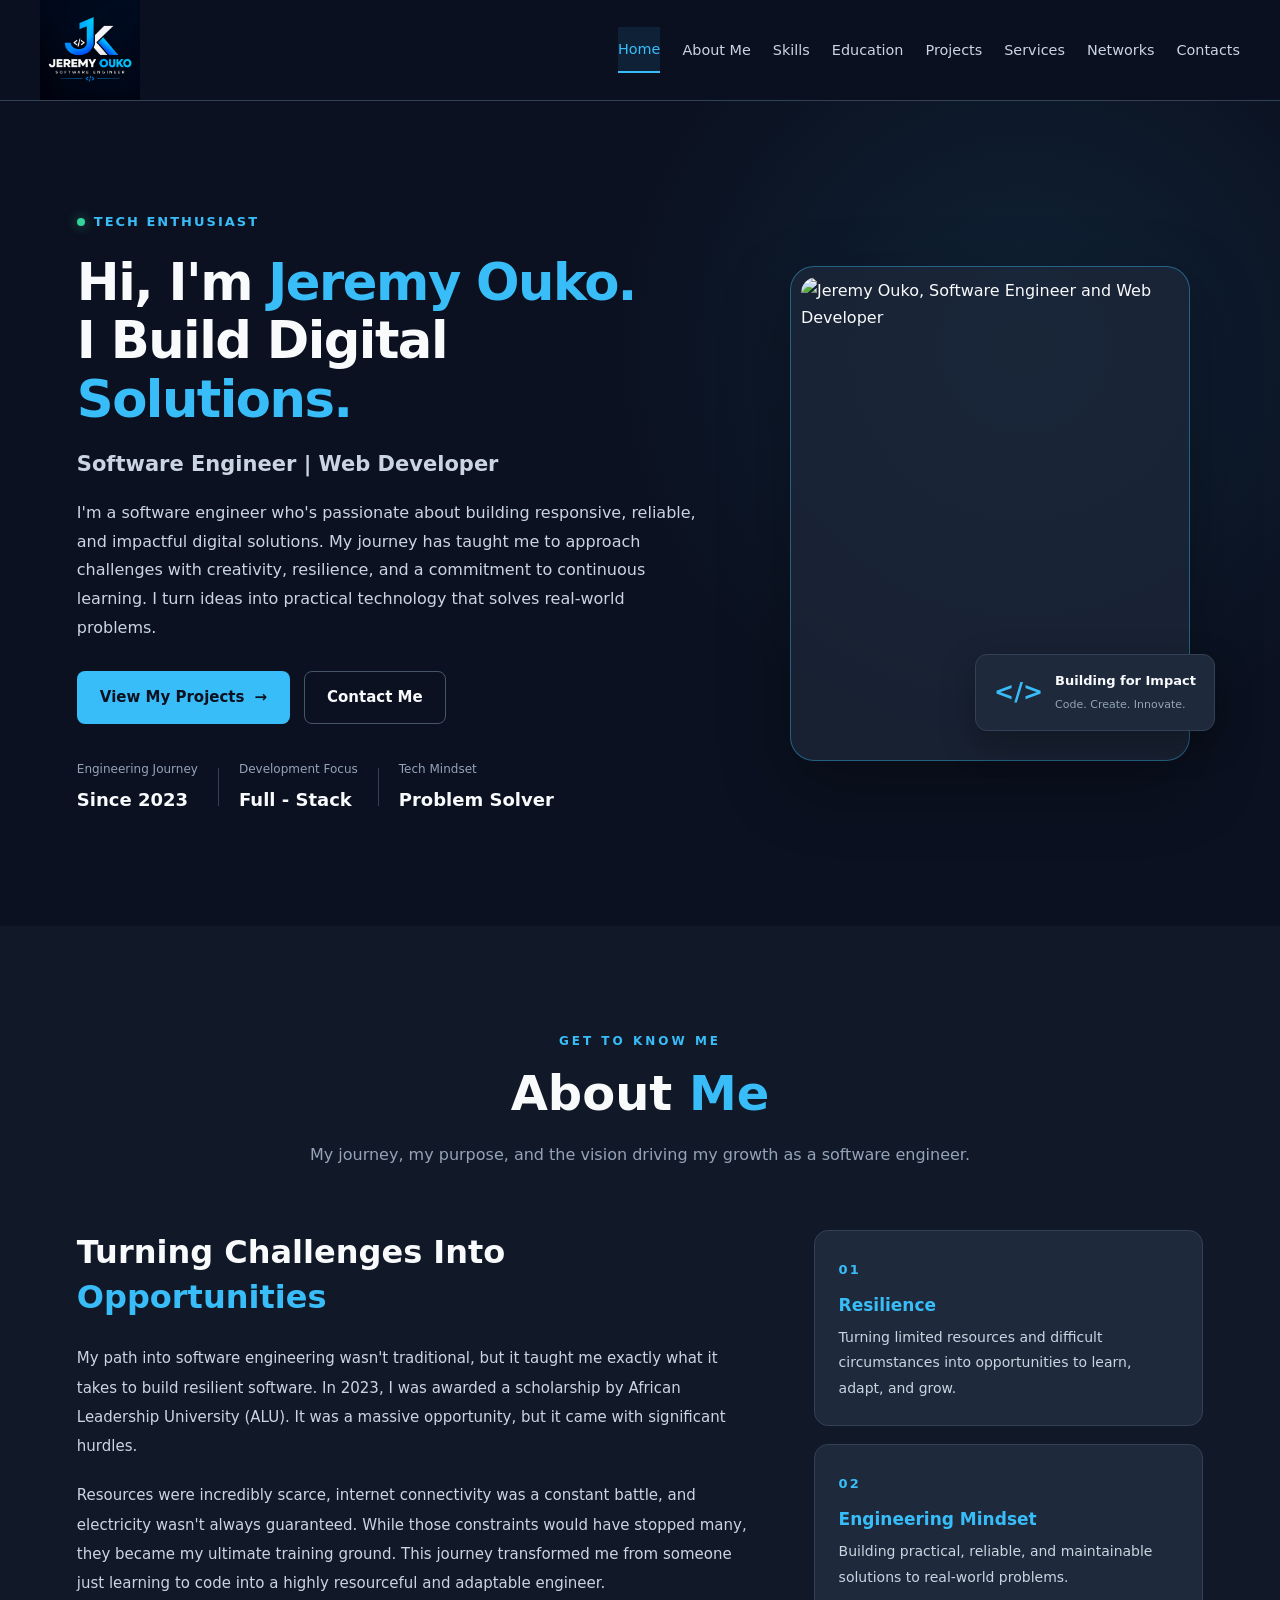
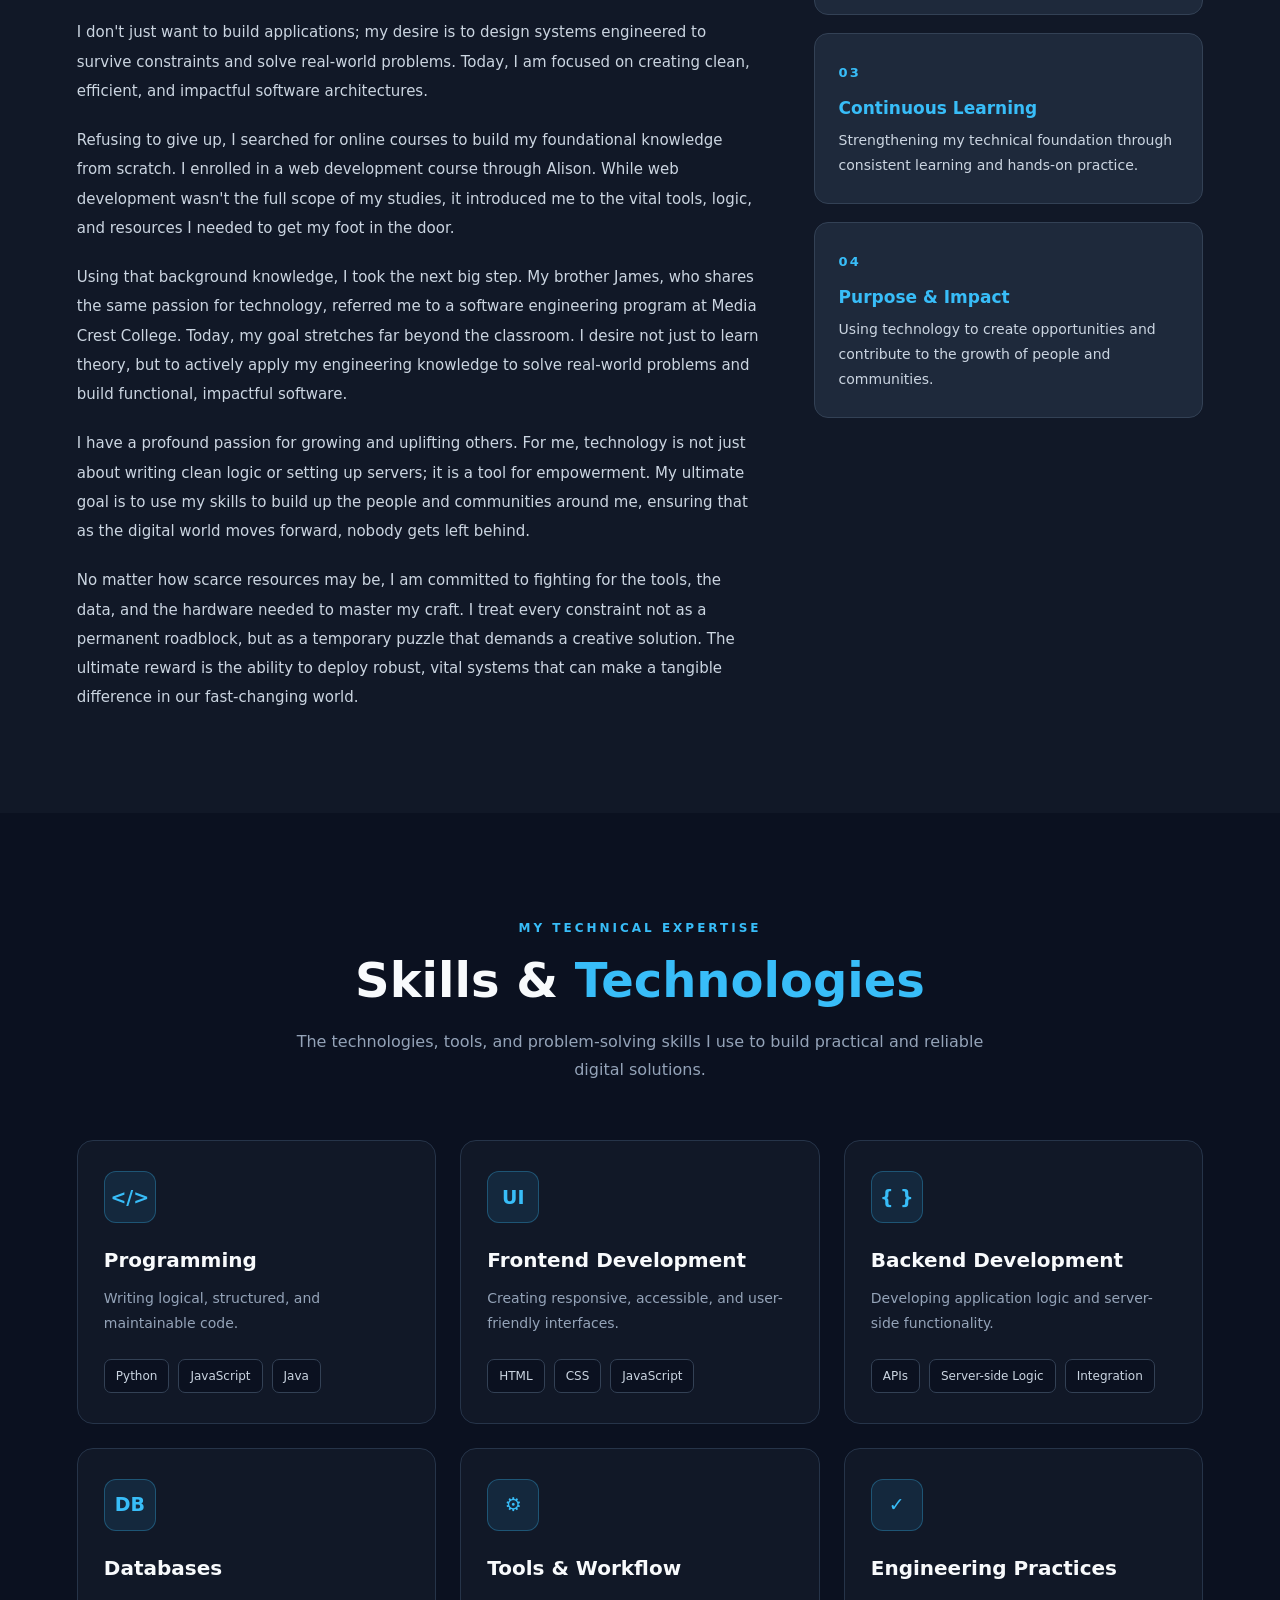
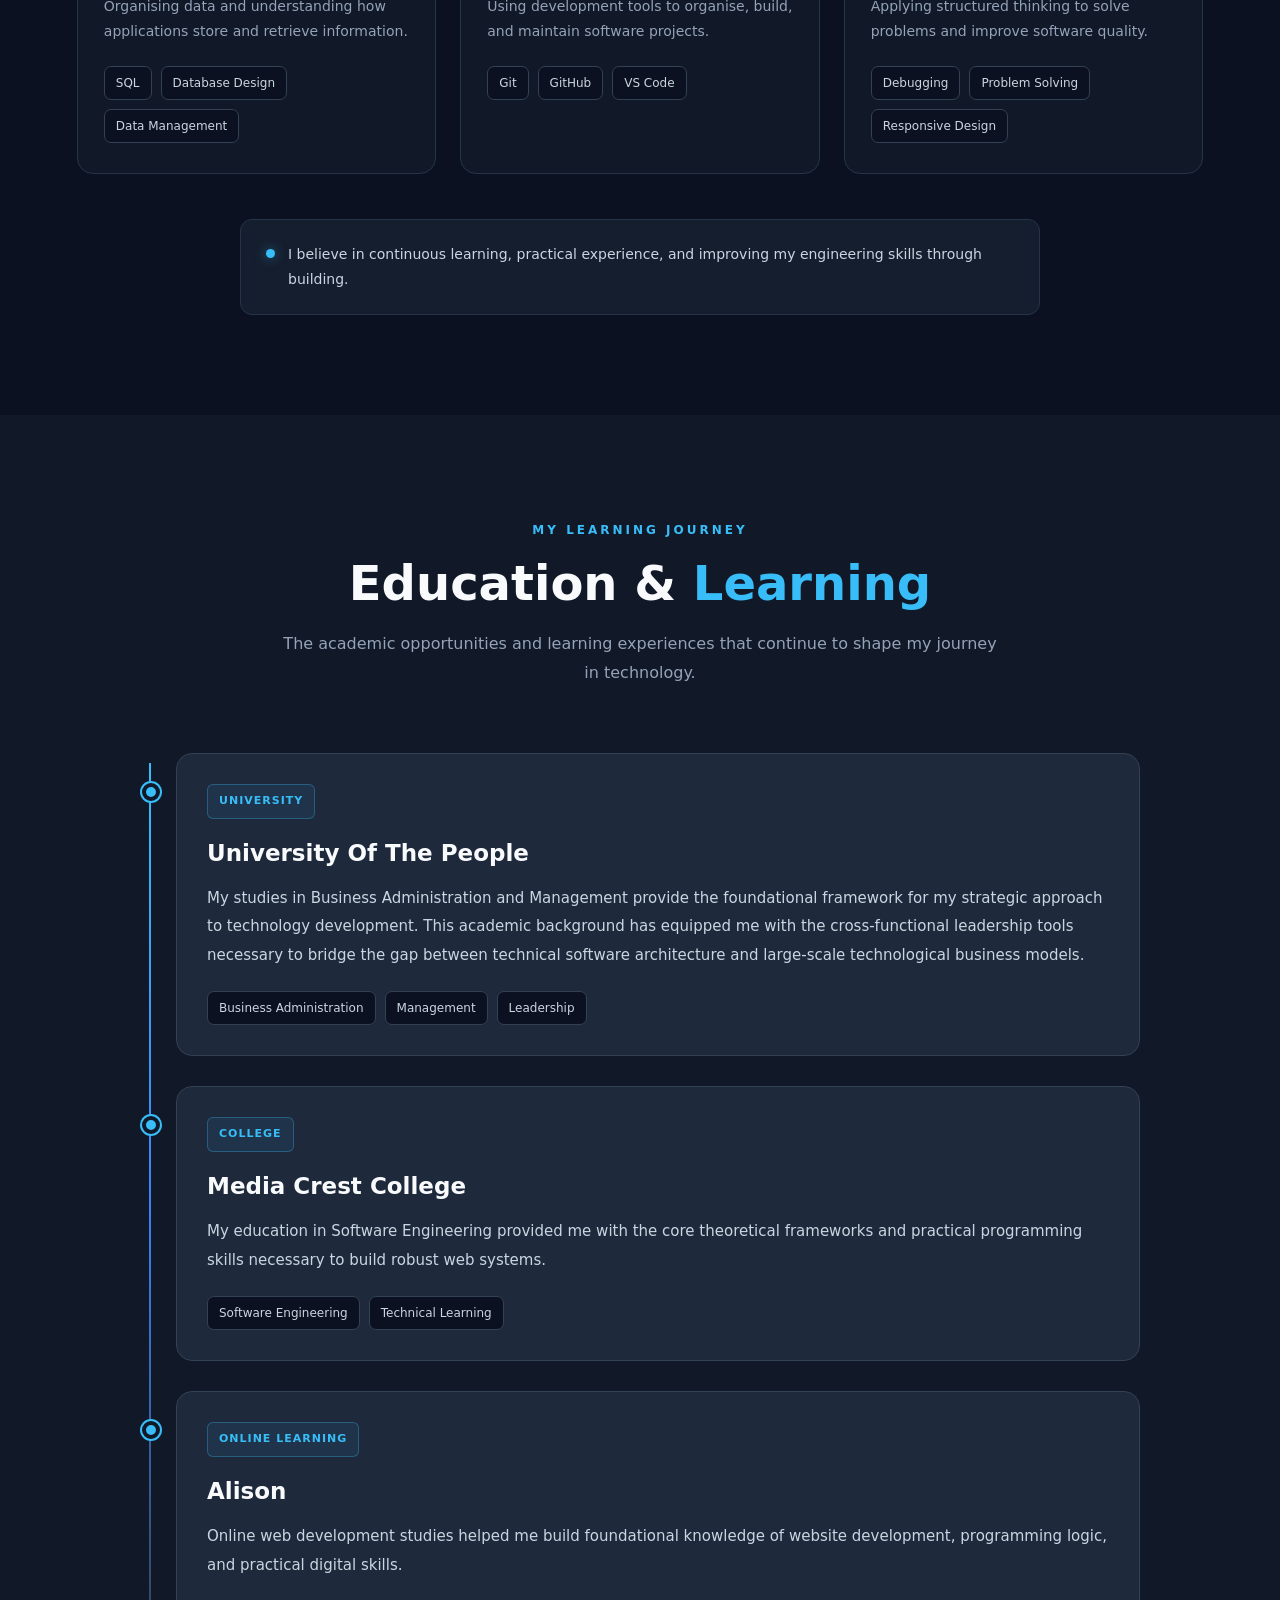
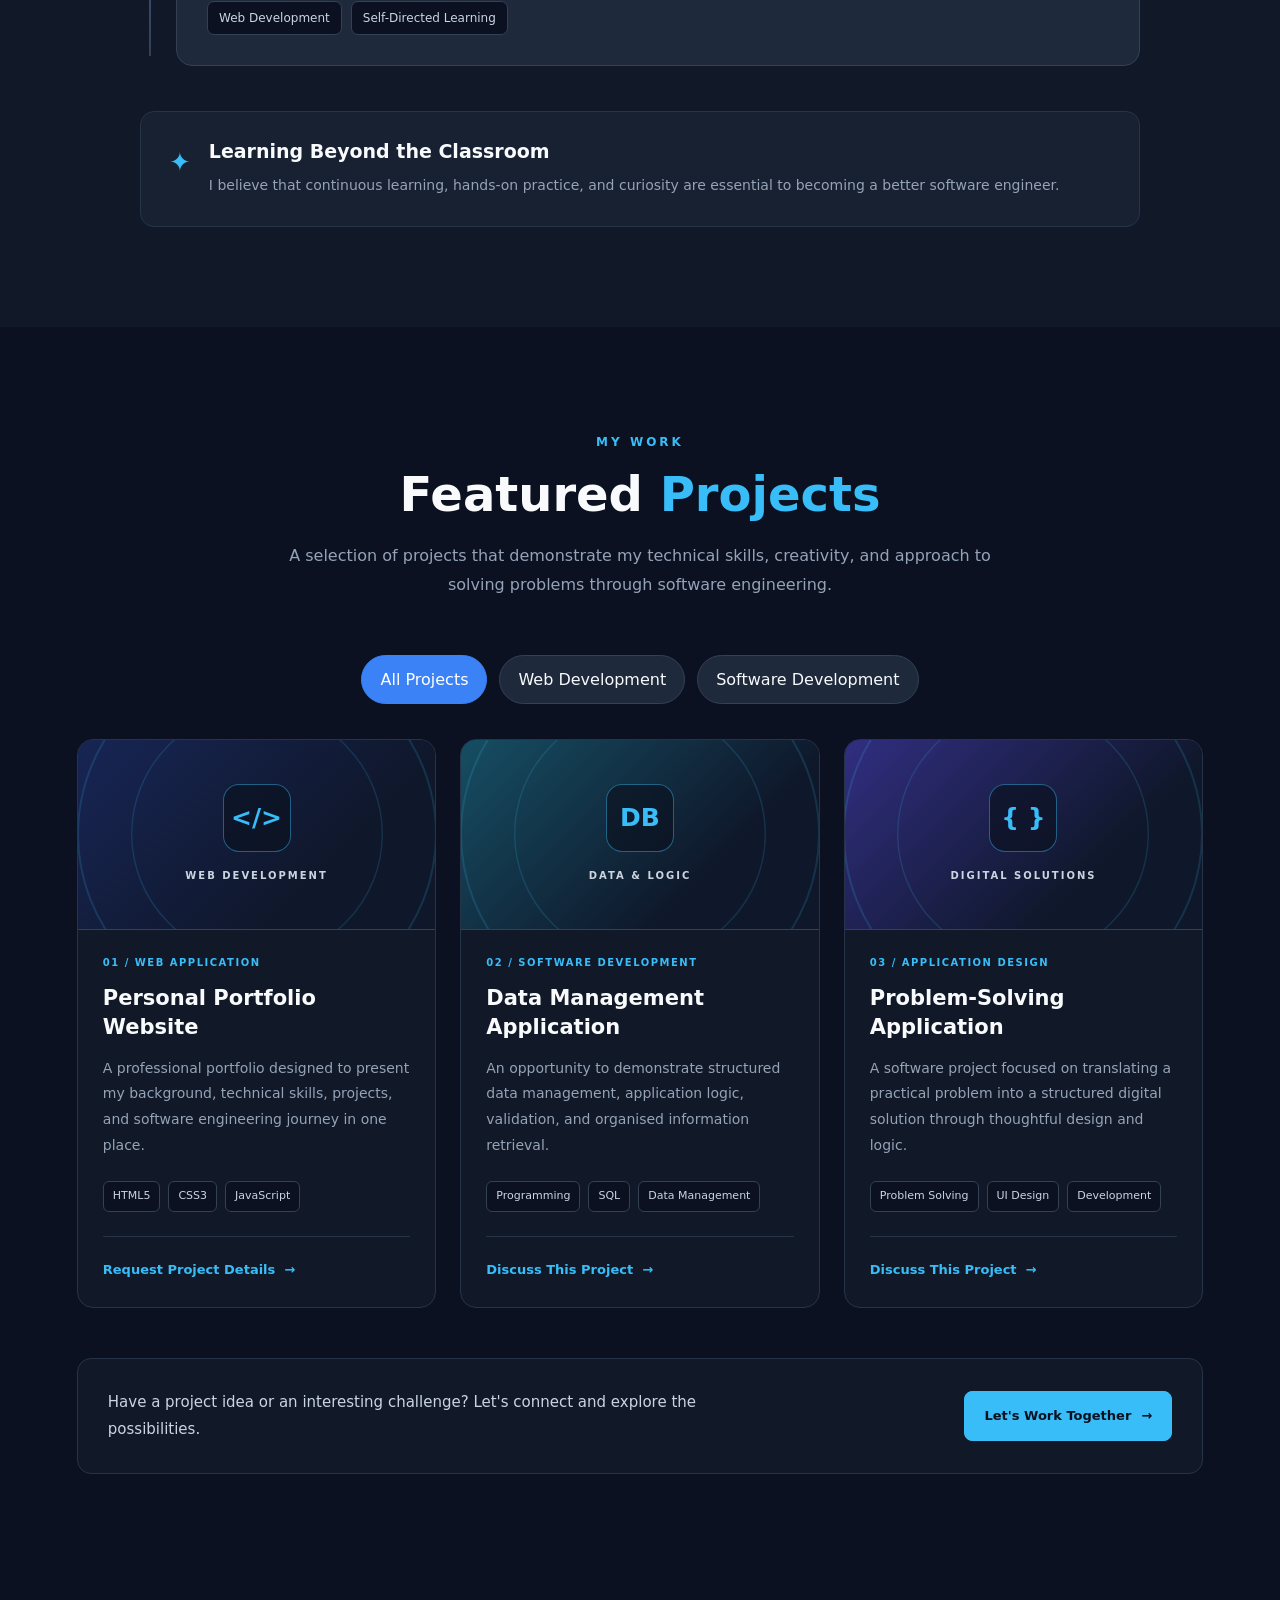
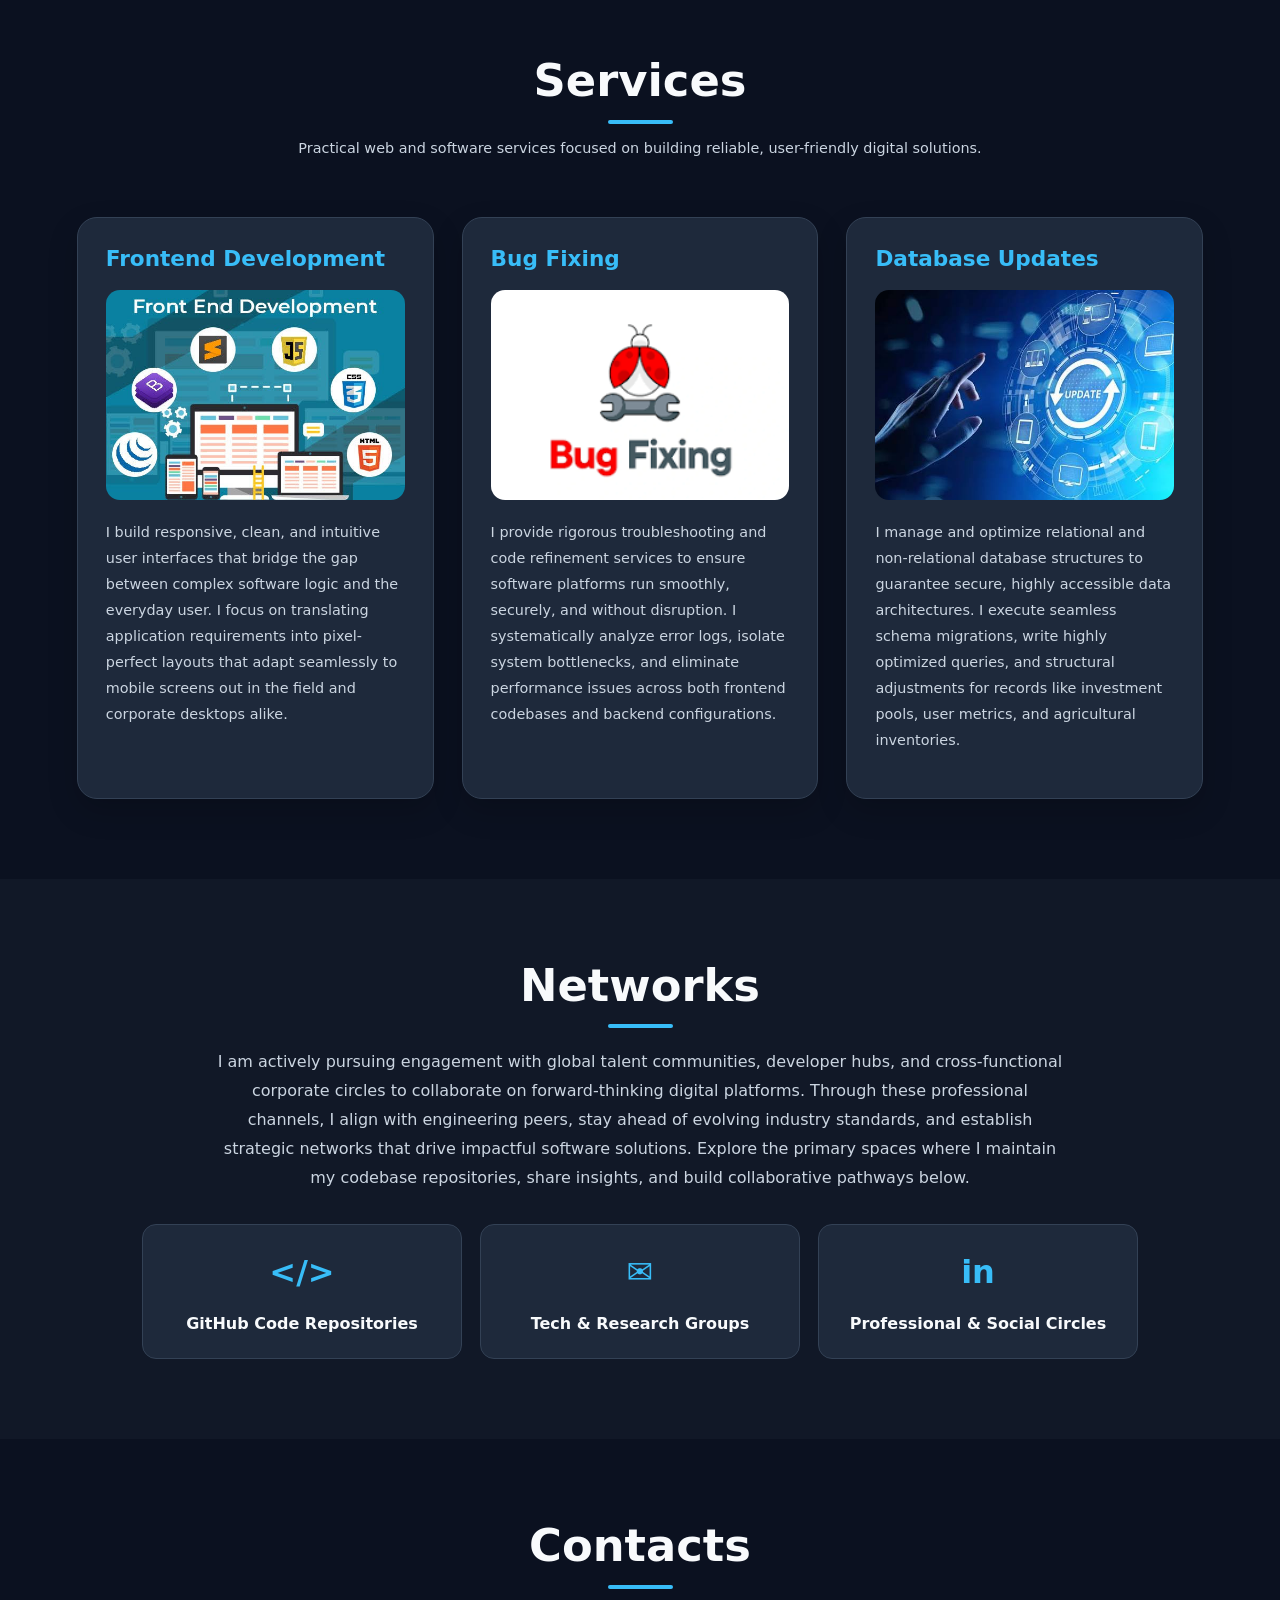
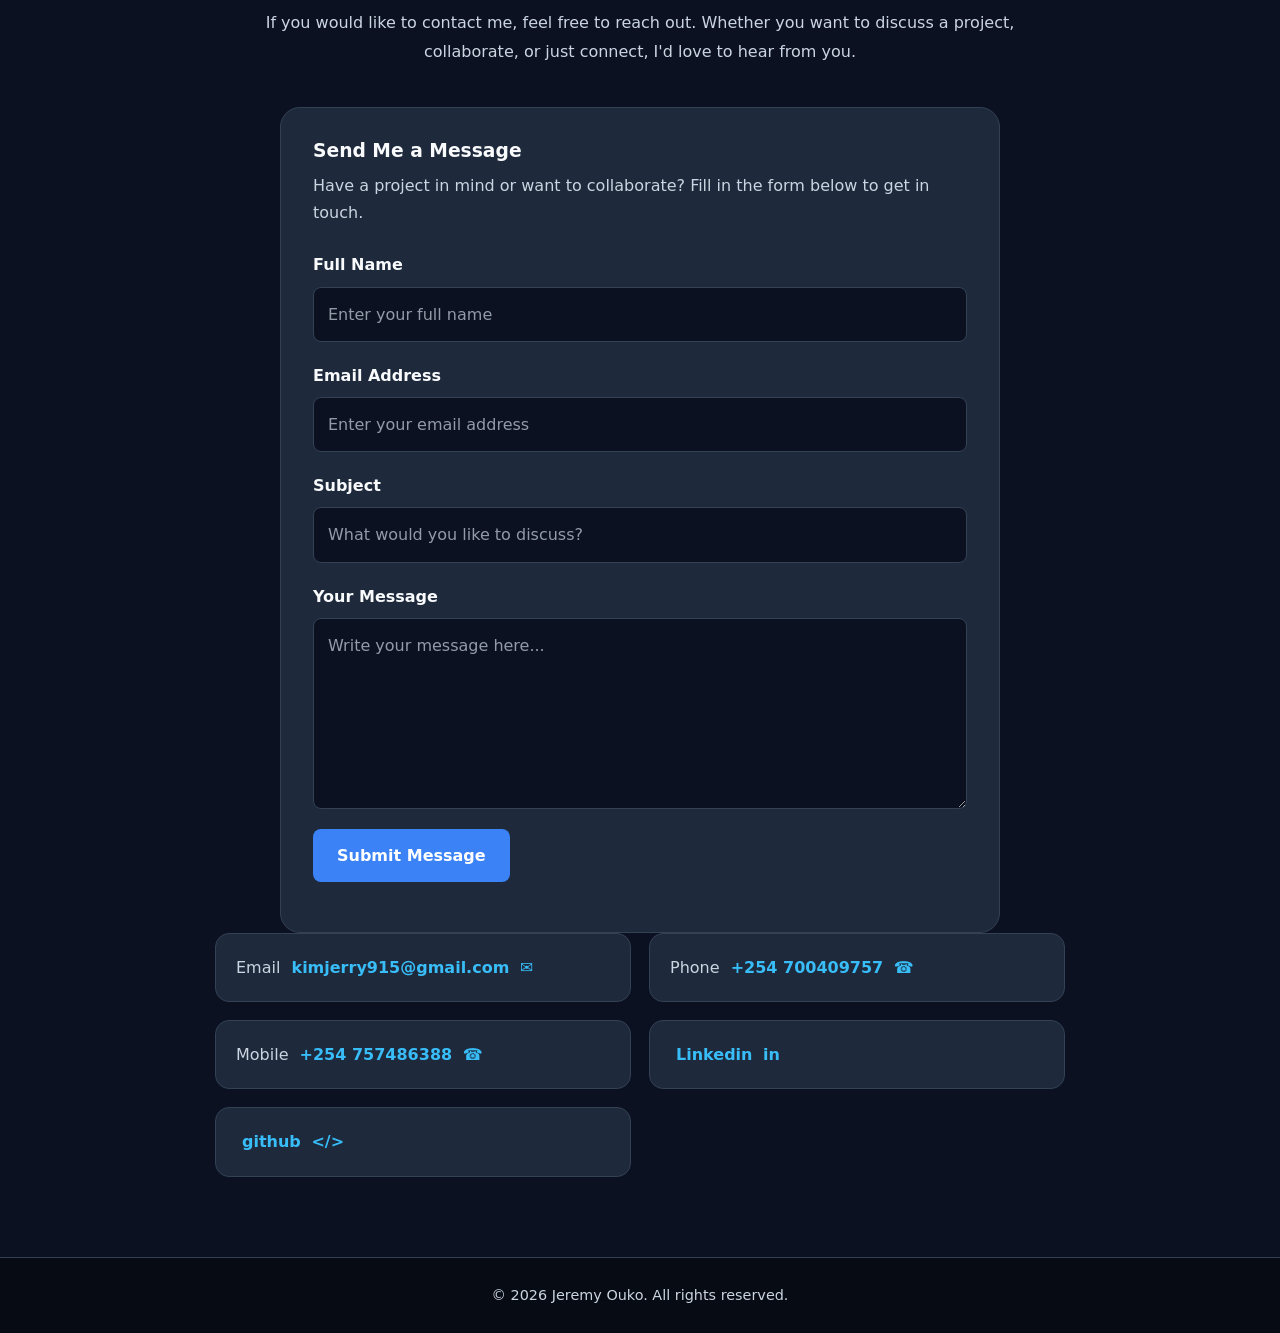
==== commit 911728da: "updated html" ====
--- a/index.html
+++ b/index.html
@@ -14,8 +14,8 @@
                 <img
                     src="./images/JK Software Engineer Logo.png"
                     alt="Jeremy Ouko Software Engineer Logo"
-                    width="300"
-                    height="300"
+                    width="400"
+                    height="400"
                 >
             </a>
 
@@ -94,7 +94,7 @@
                 <div class="hero-highlight">
                     <span class="highlight-label">Engineering Journey</span>
                     <span class="highlight-number">
-                        2023
+                        Since 2023
                     </span>
                 </div>
 
@@ -103,14 +103,14 @@
                 <div class="hero-highlight">
                     <span class="highlight-label">Development Focus</span>
                     <span class="highlight-number">
-                        Full Stack
+                        Full - Stack
                     </span>
                 </div>
 
                 <div class="hero-divider"></div>
 
                 <div class="hero-highlight">
-                    <span class="highlight-label">Mindset</span>
+                    <span class="highlight-label">Tech Mindset</span>
                     <span class="highlight-number">
                         Problem Solver
                     </span>
--- a/style.css
+++ b/style.css
@@ -2244,7 +2244,7 @@
 }
 
 /* =========================================
- CONTACTSL
+ CONTACTS
 ========================================= */
 
 #contacts {
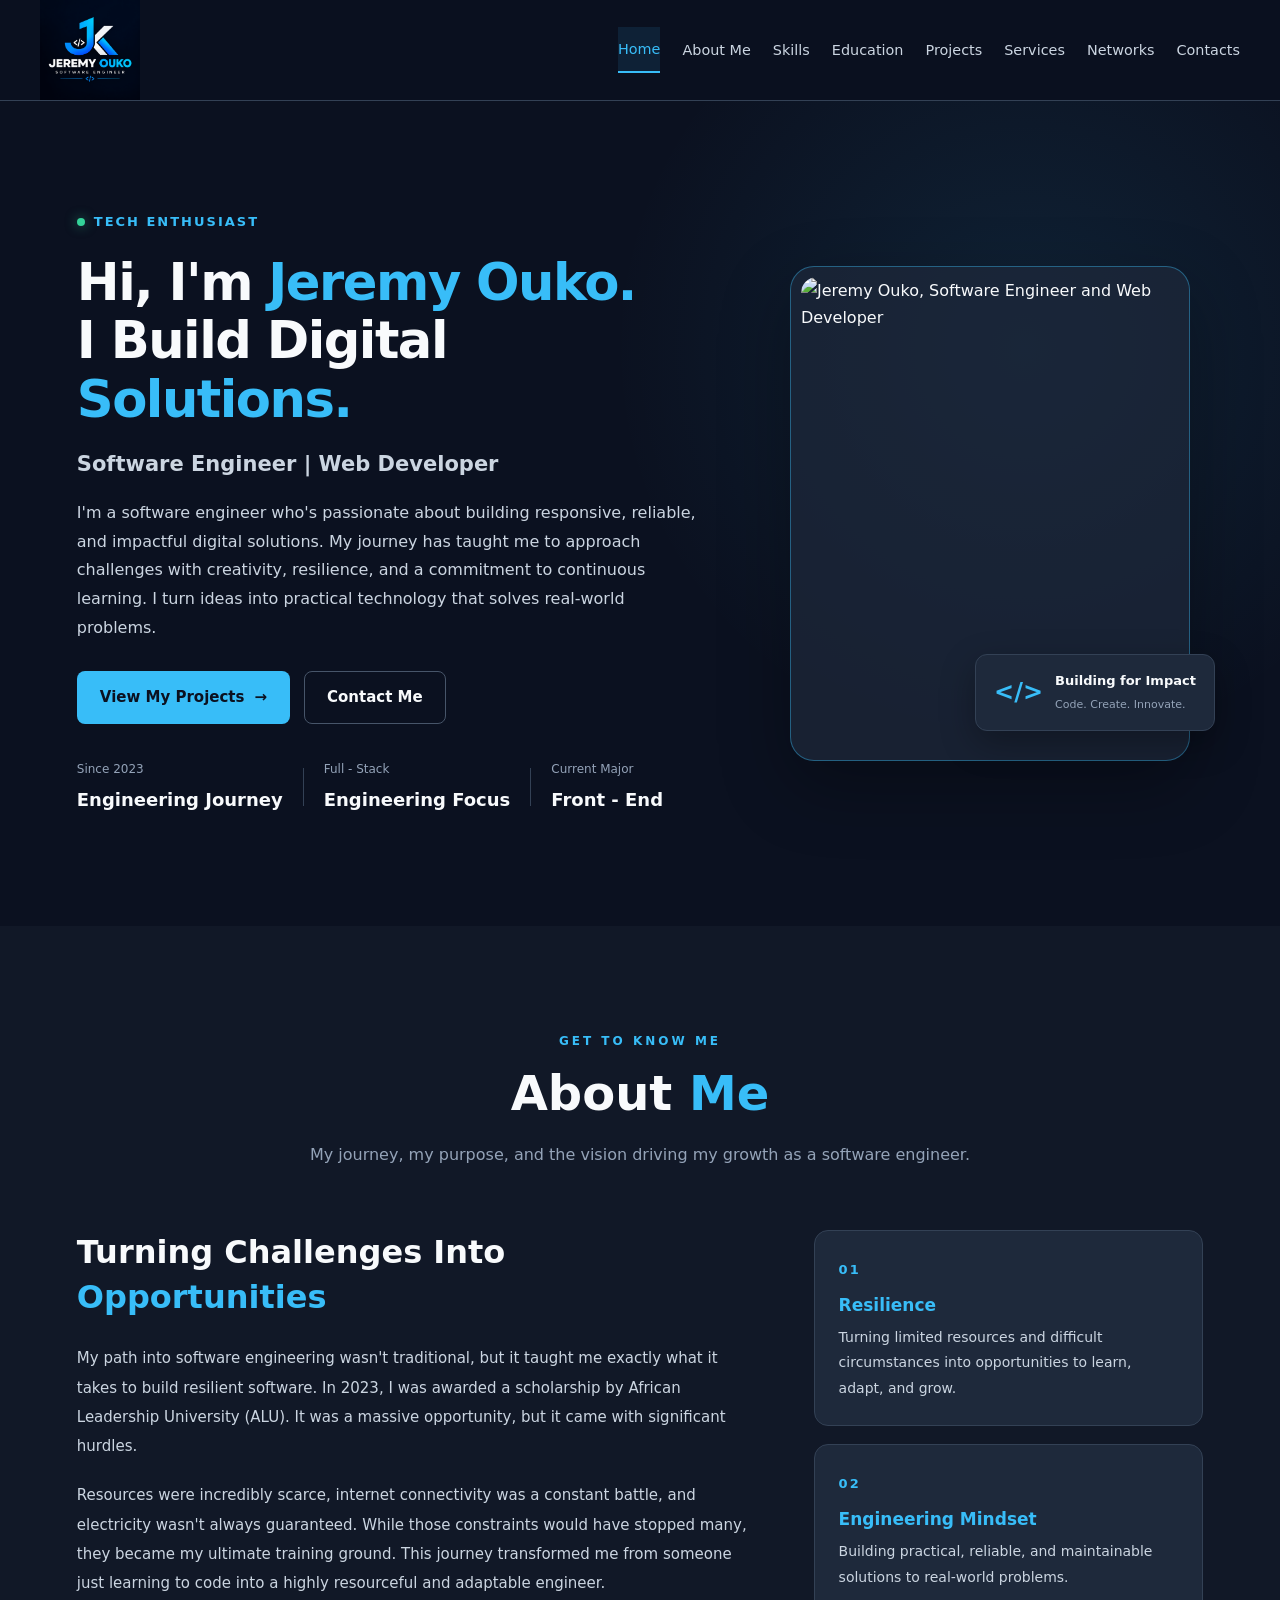
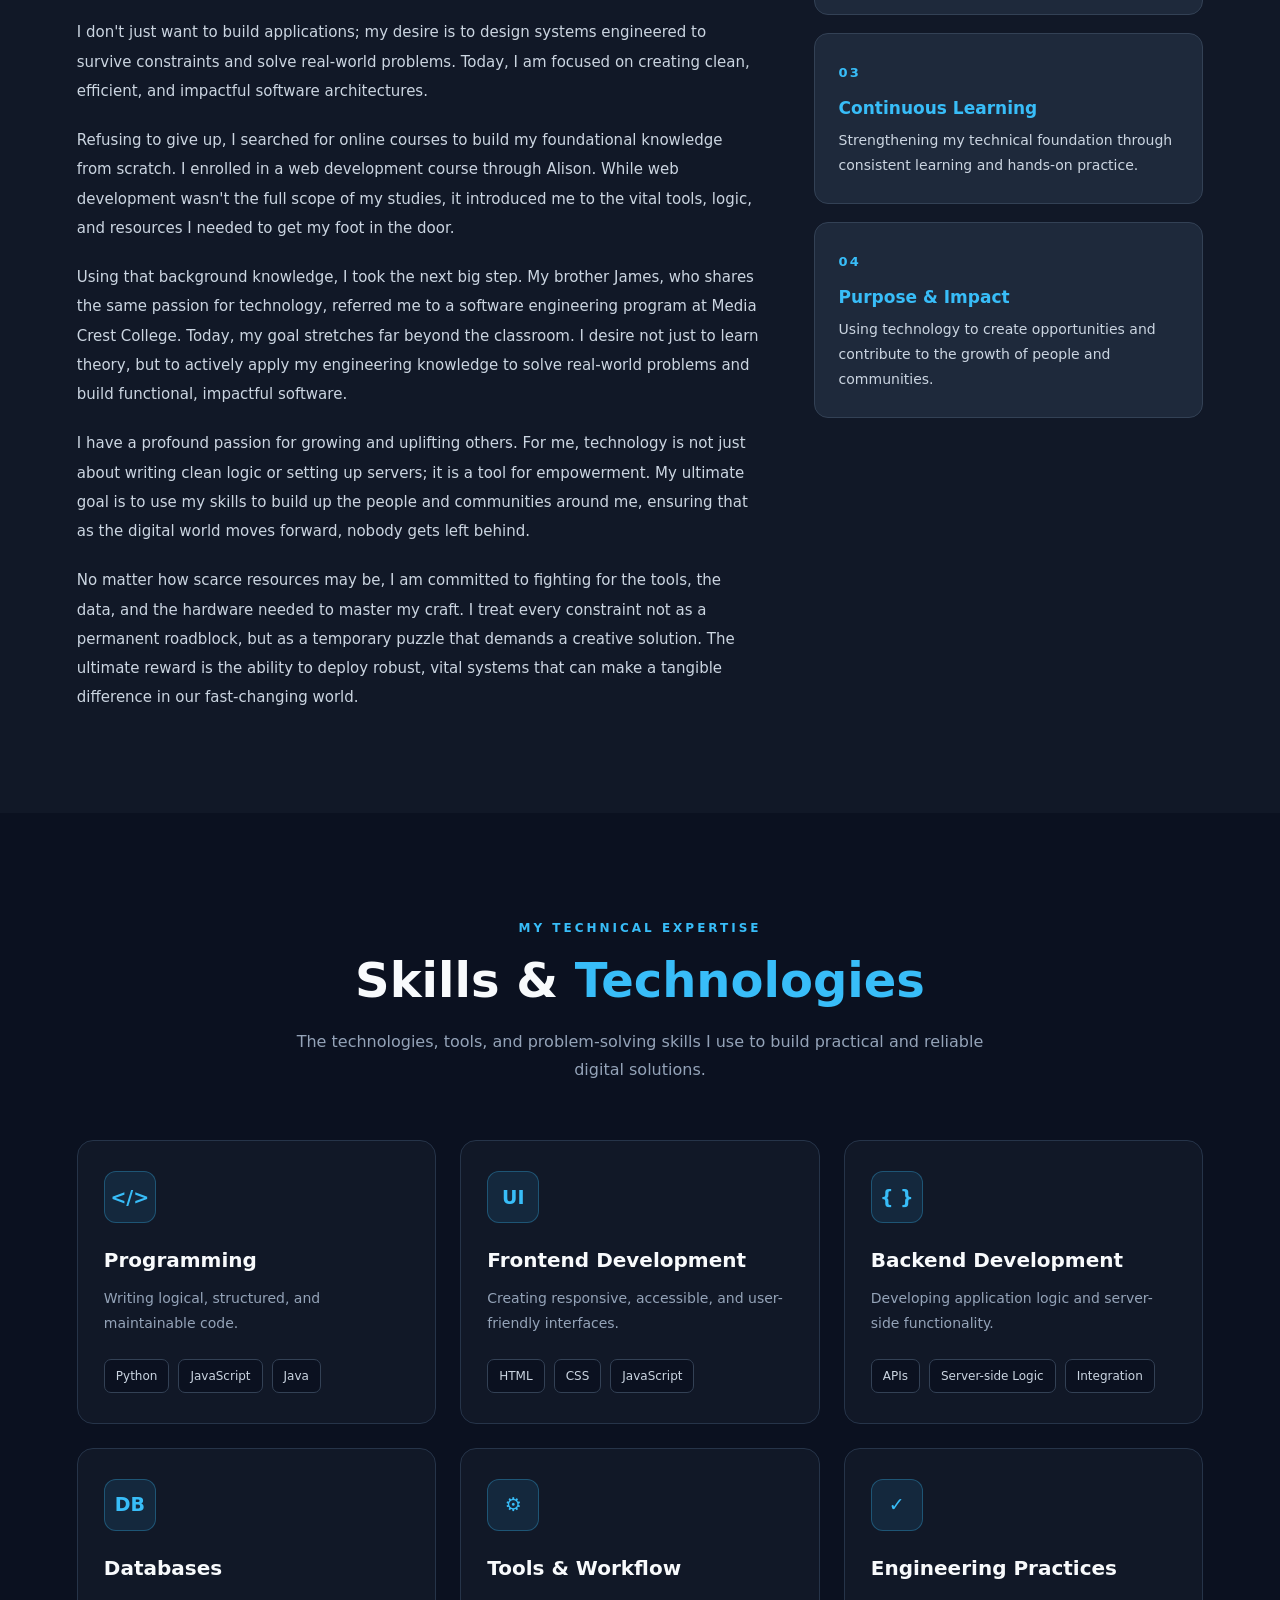
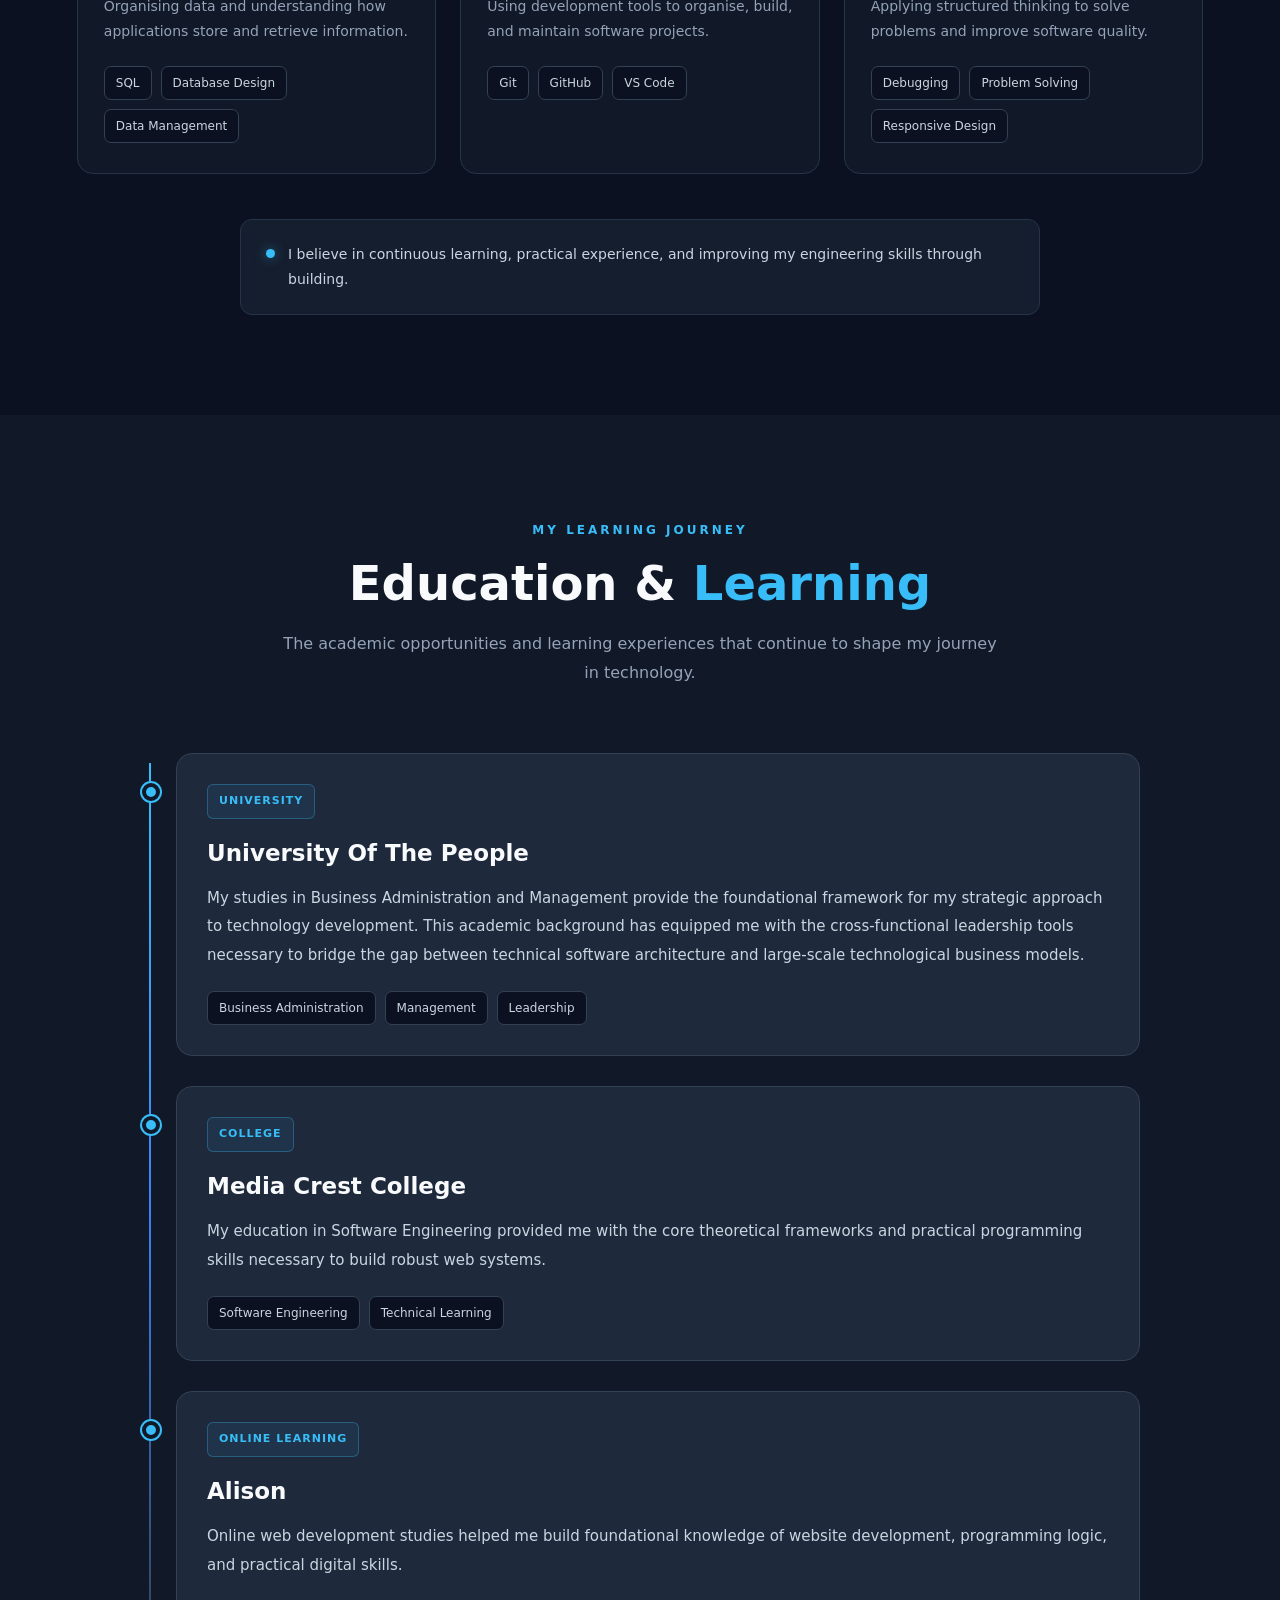
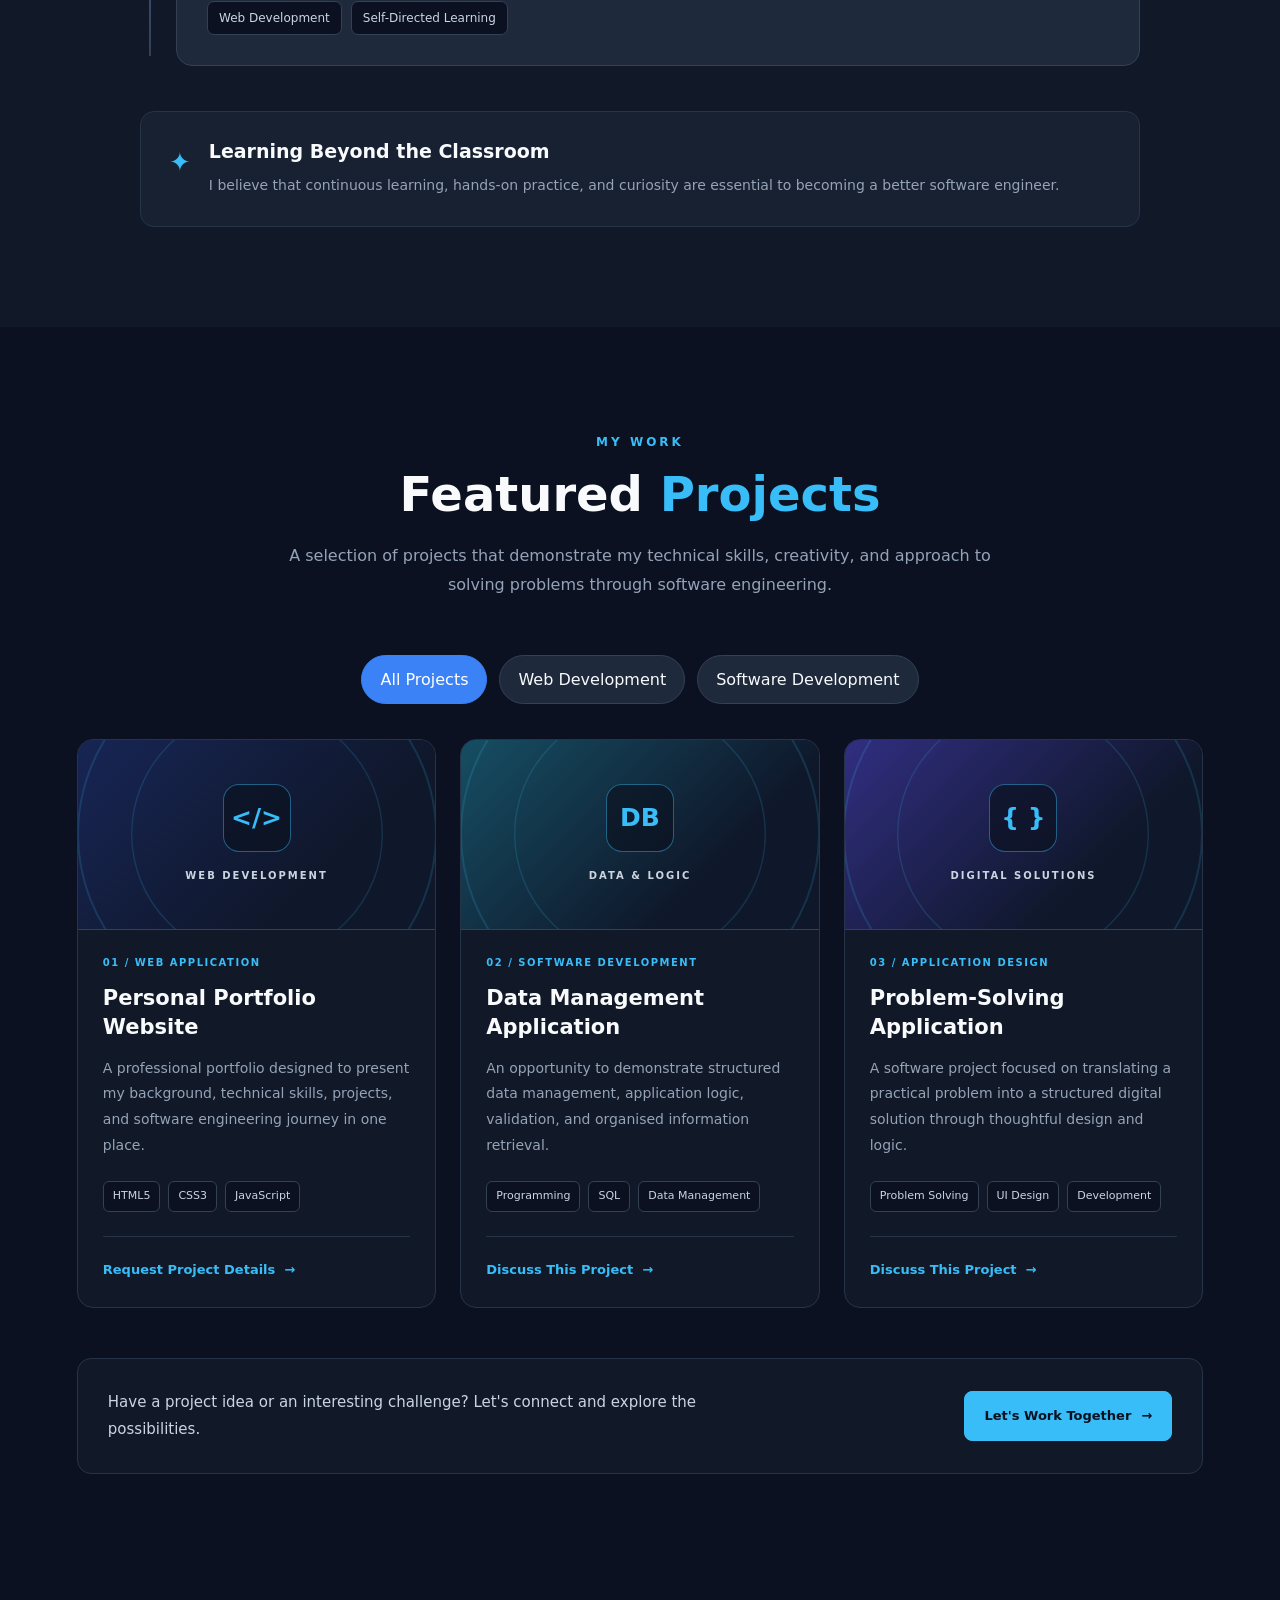
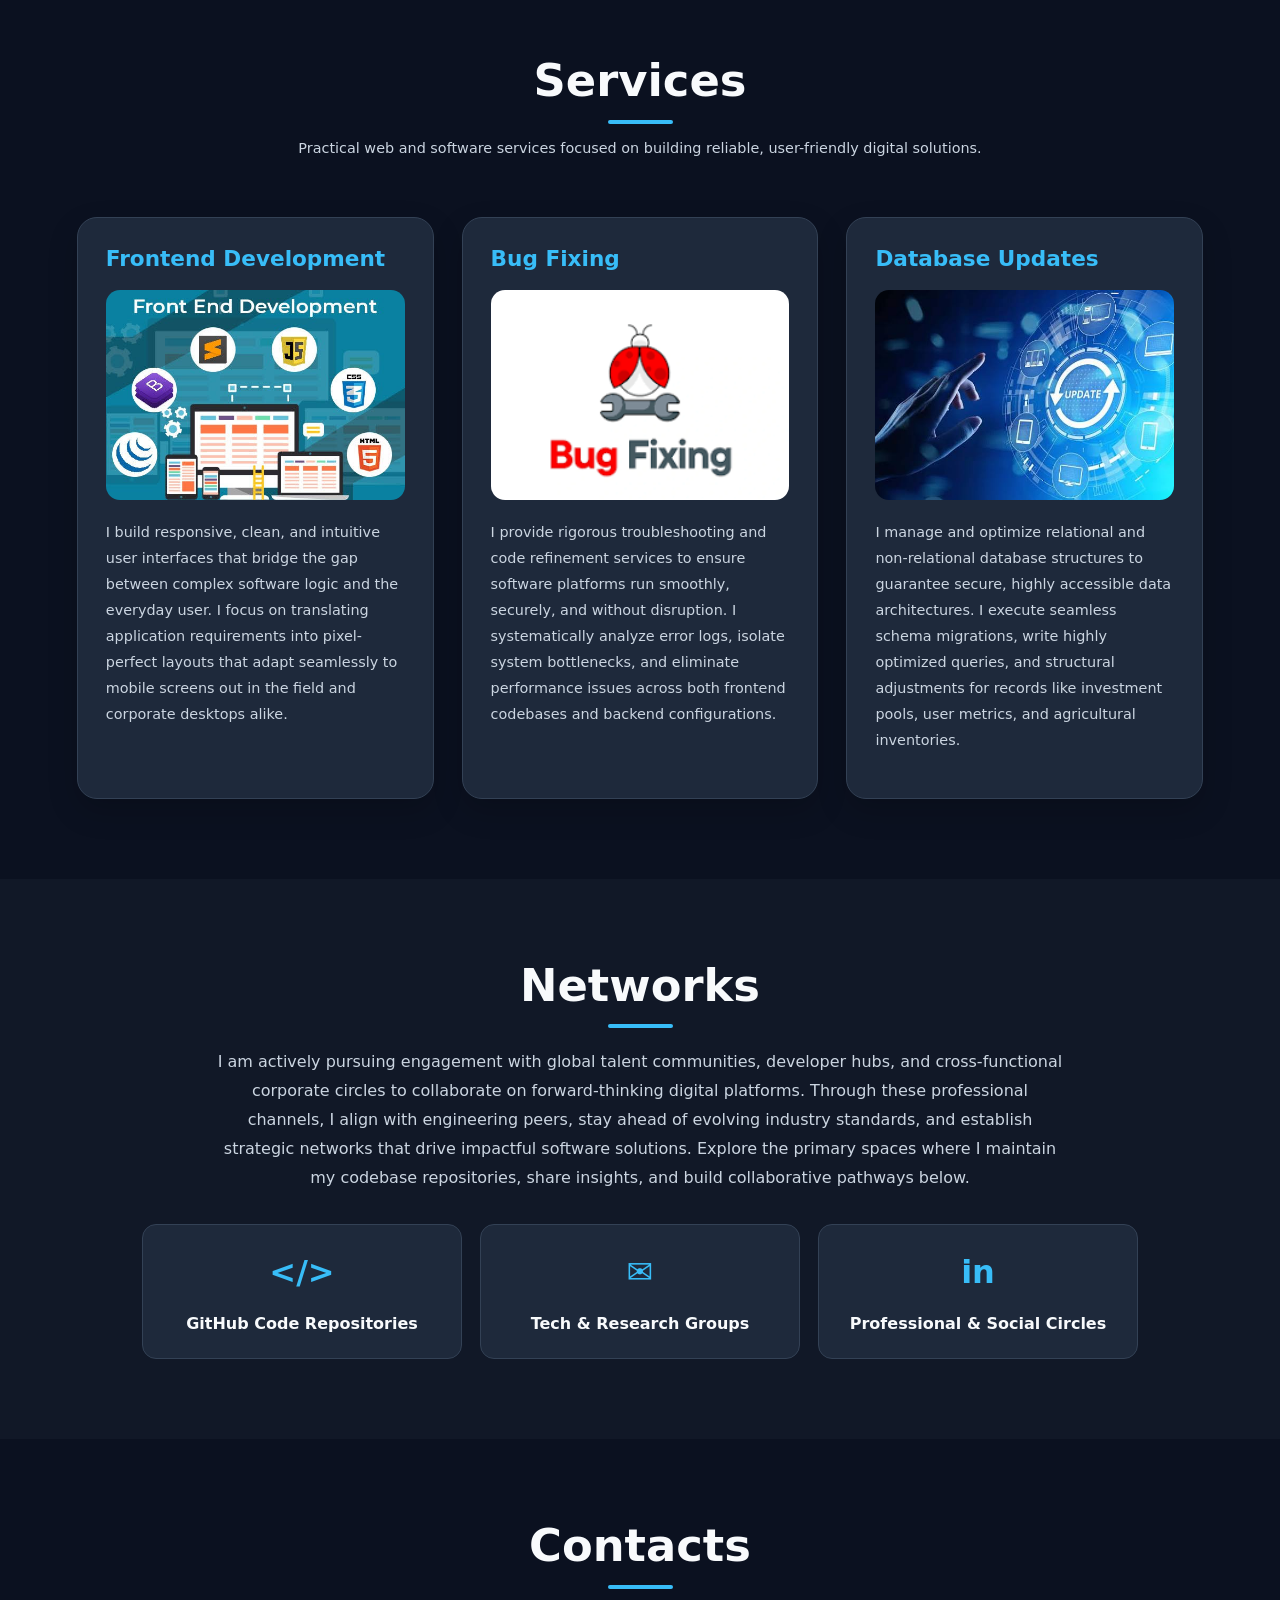
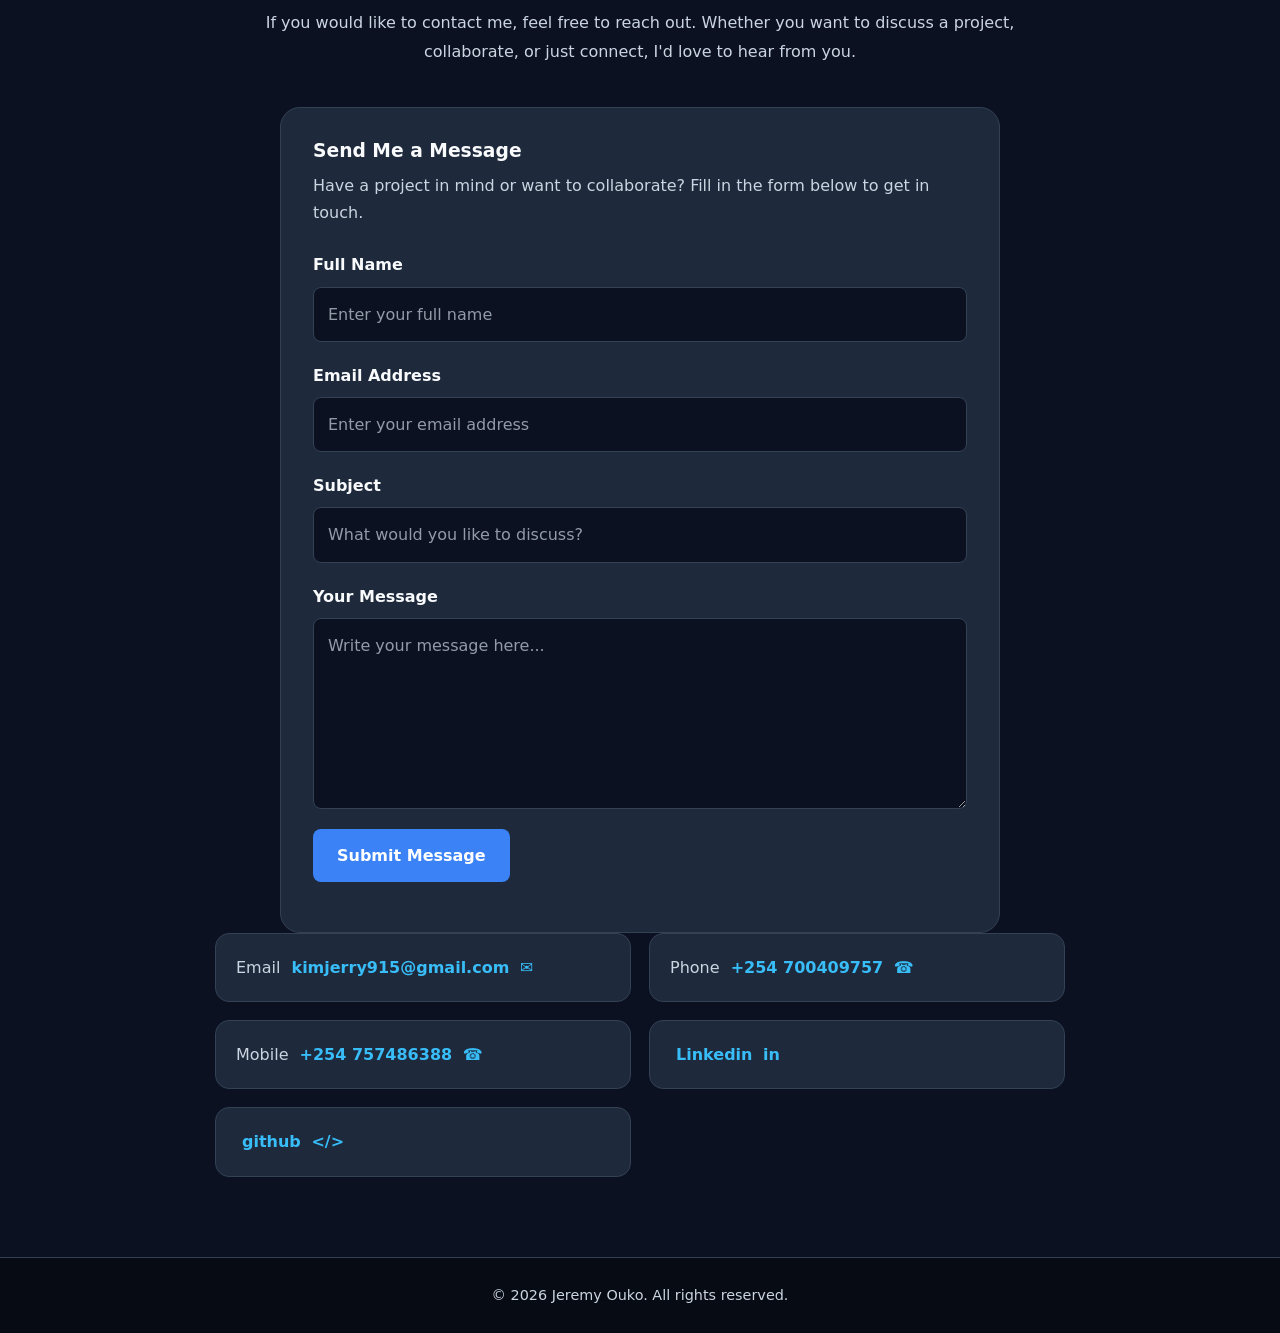
==== commit 092d1356: "updated html" ====
--- a/index.html
+++ b/index.html
@@ -92,27 +92,27 @@
             <div class="hero-highlights">
 
                 <div class="hero-highlight">
-                    <span class="highlight-label">Engineering Journey</span>
+                    <span class="highlight-label">Since 2023</span>
                     <span class="highlight-number">
-                        Since 2023
+                        Engineering Journey
                     </span>
                 </div>
 
                 <div class="hero-divider"></div>
 
                 <div class="hero-highlight">
-                    <span class="highlight-label">Development Focus</span>
+                    <span class="highlight-label">Full - Stack</span>
                     <span class="highlight-number">
-                        Full - Stack
+                        Engineering Focus
                     </span>
                 </div>
 
                 <div class="hero-divider"></div>
 
                 <div class="hero-highlight">
-                    <span class="highlight-label">Tech Mindset</span>
+                    <span class="highlight-label">Current Major</span>
                     <span class="highlight-number">
-                        Problem Solver
+                        Front - End
                     </span>
                 </div>
             </div>
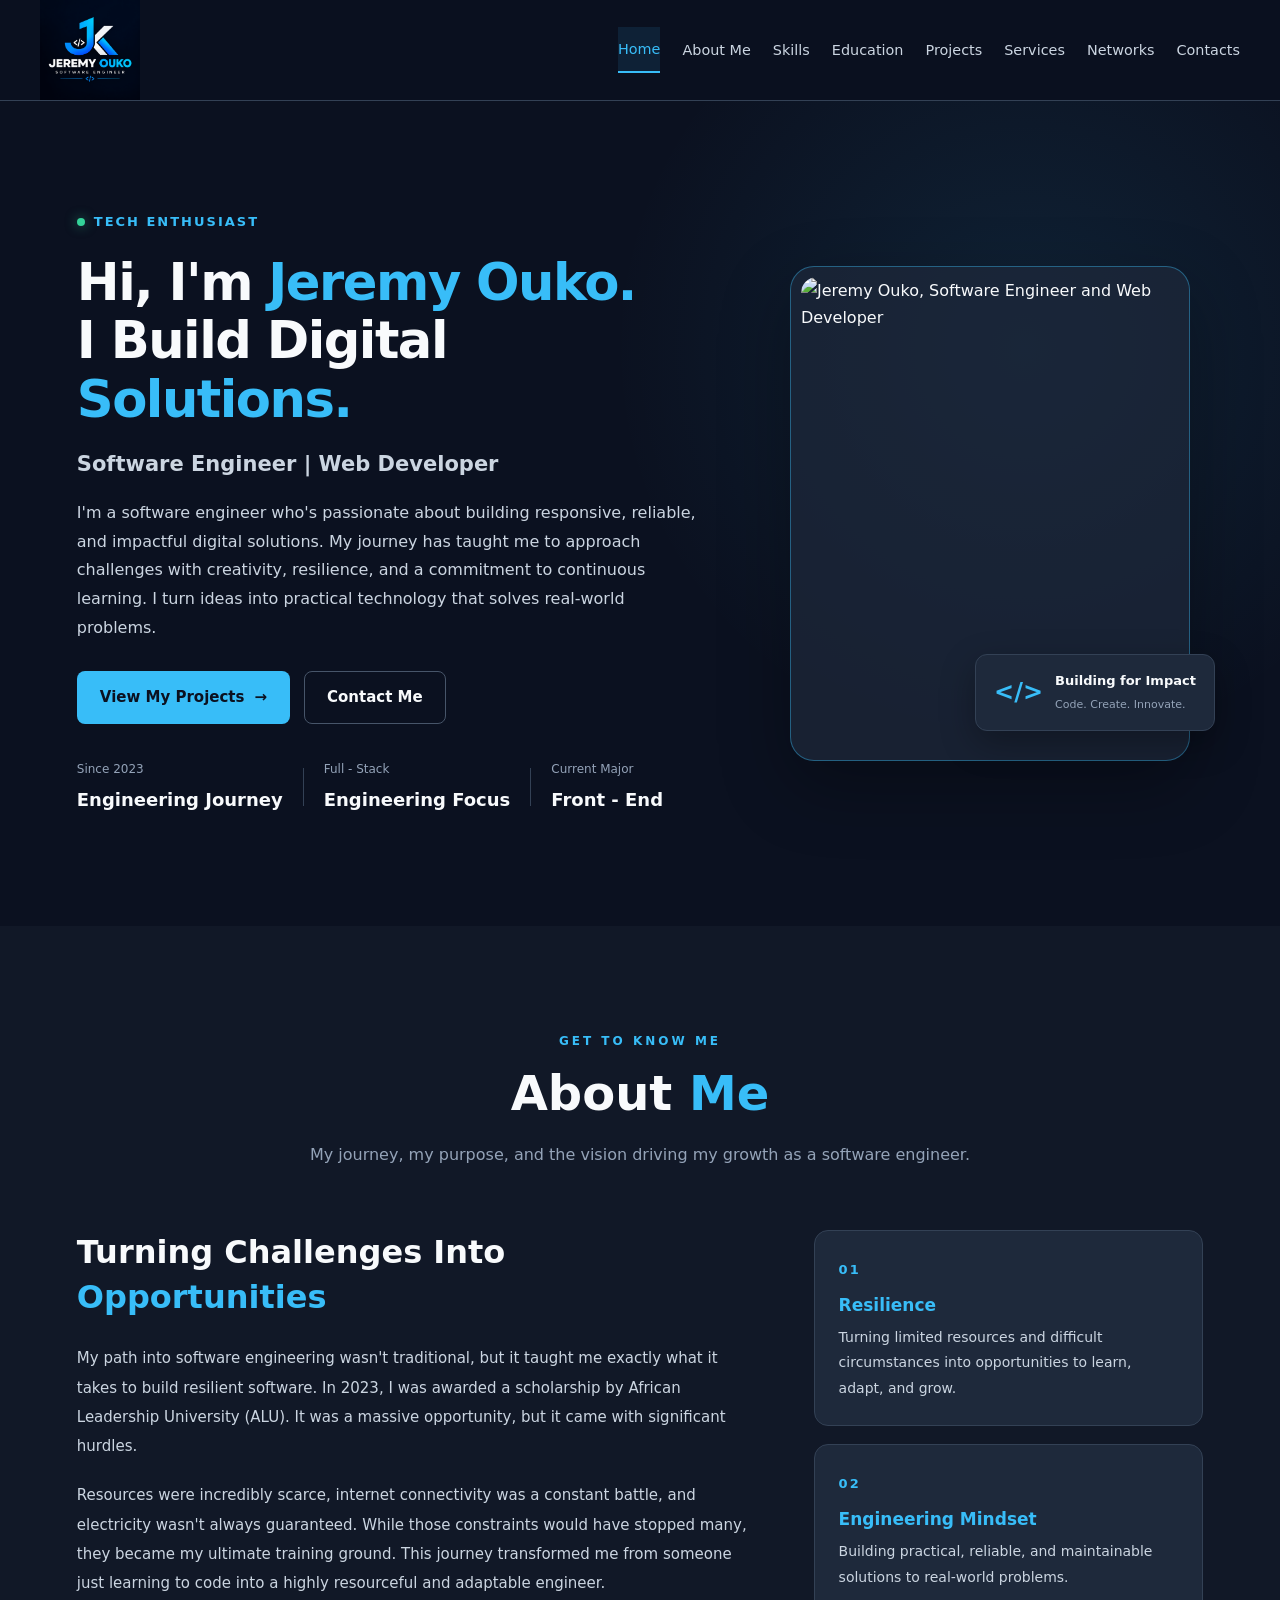
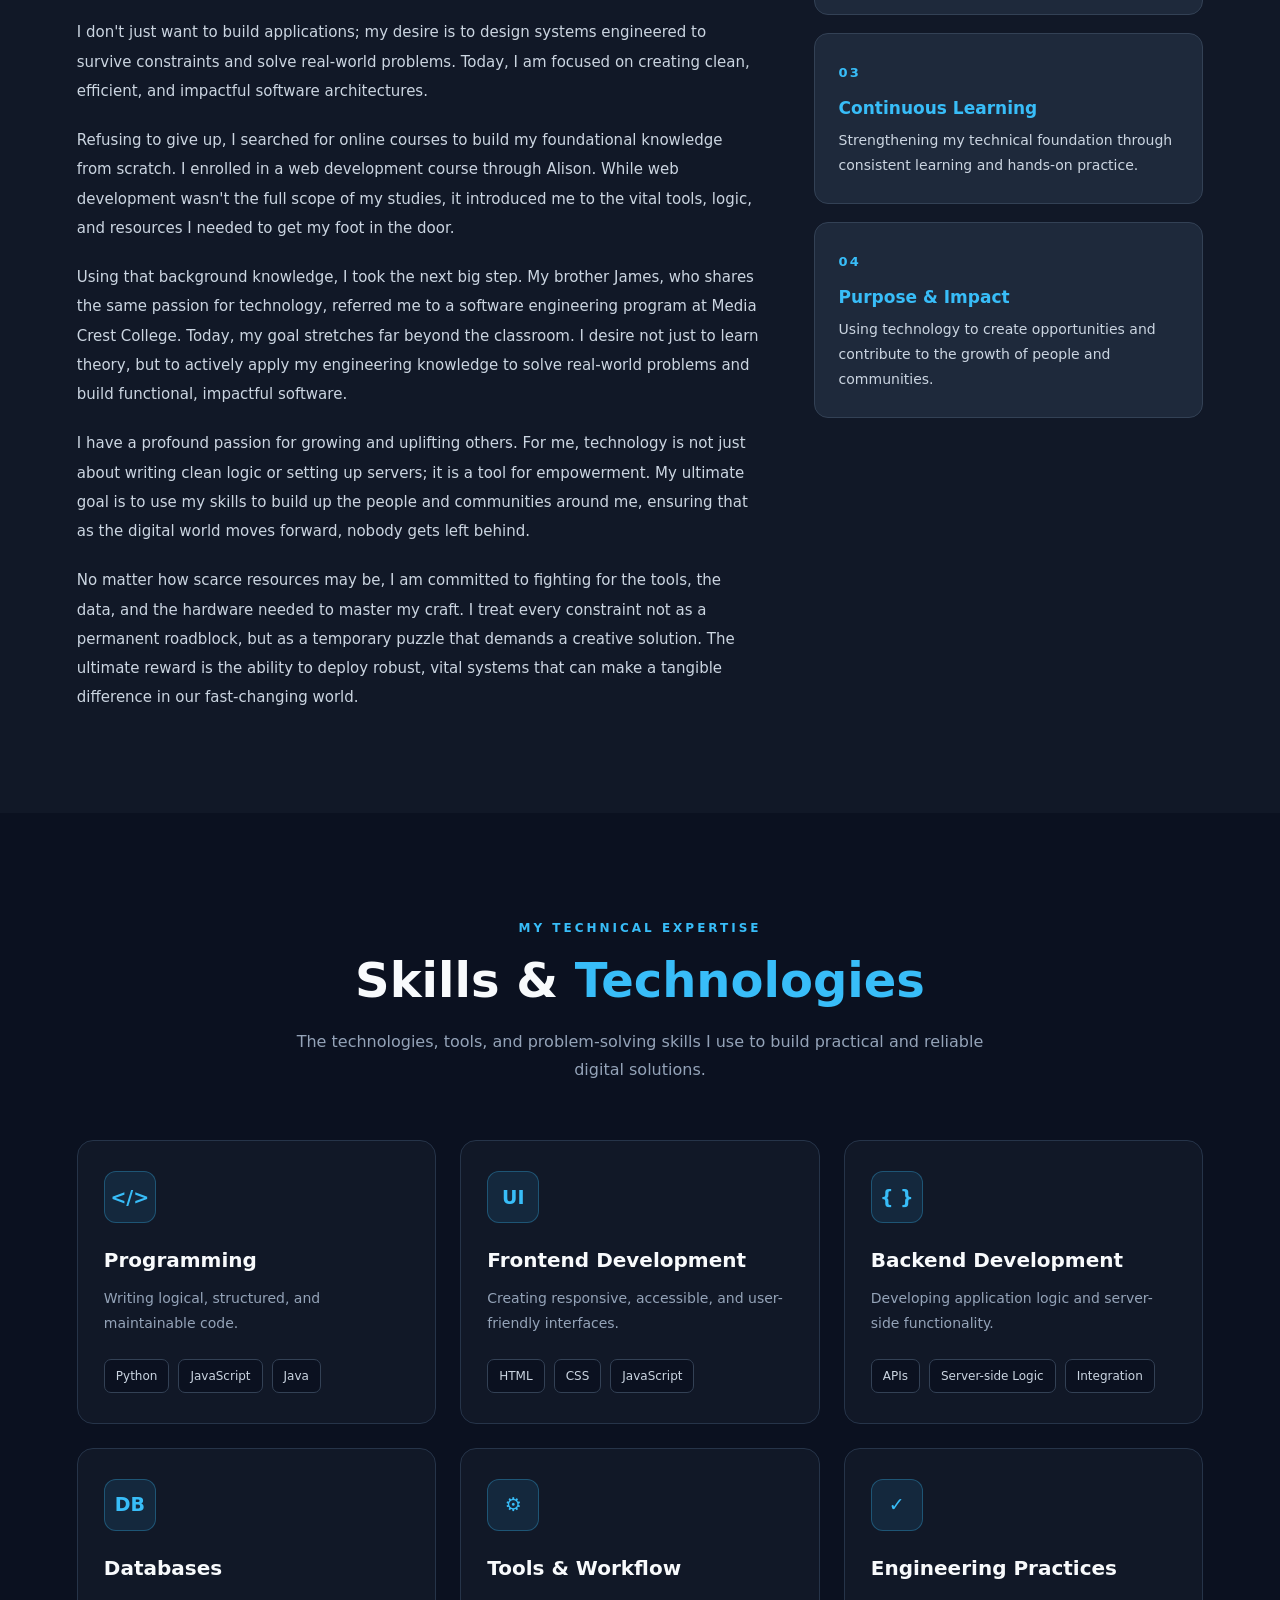
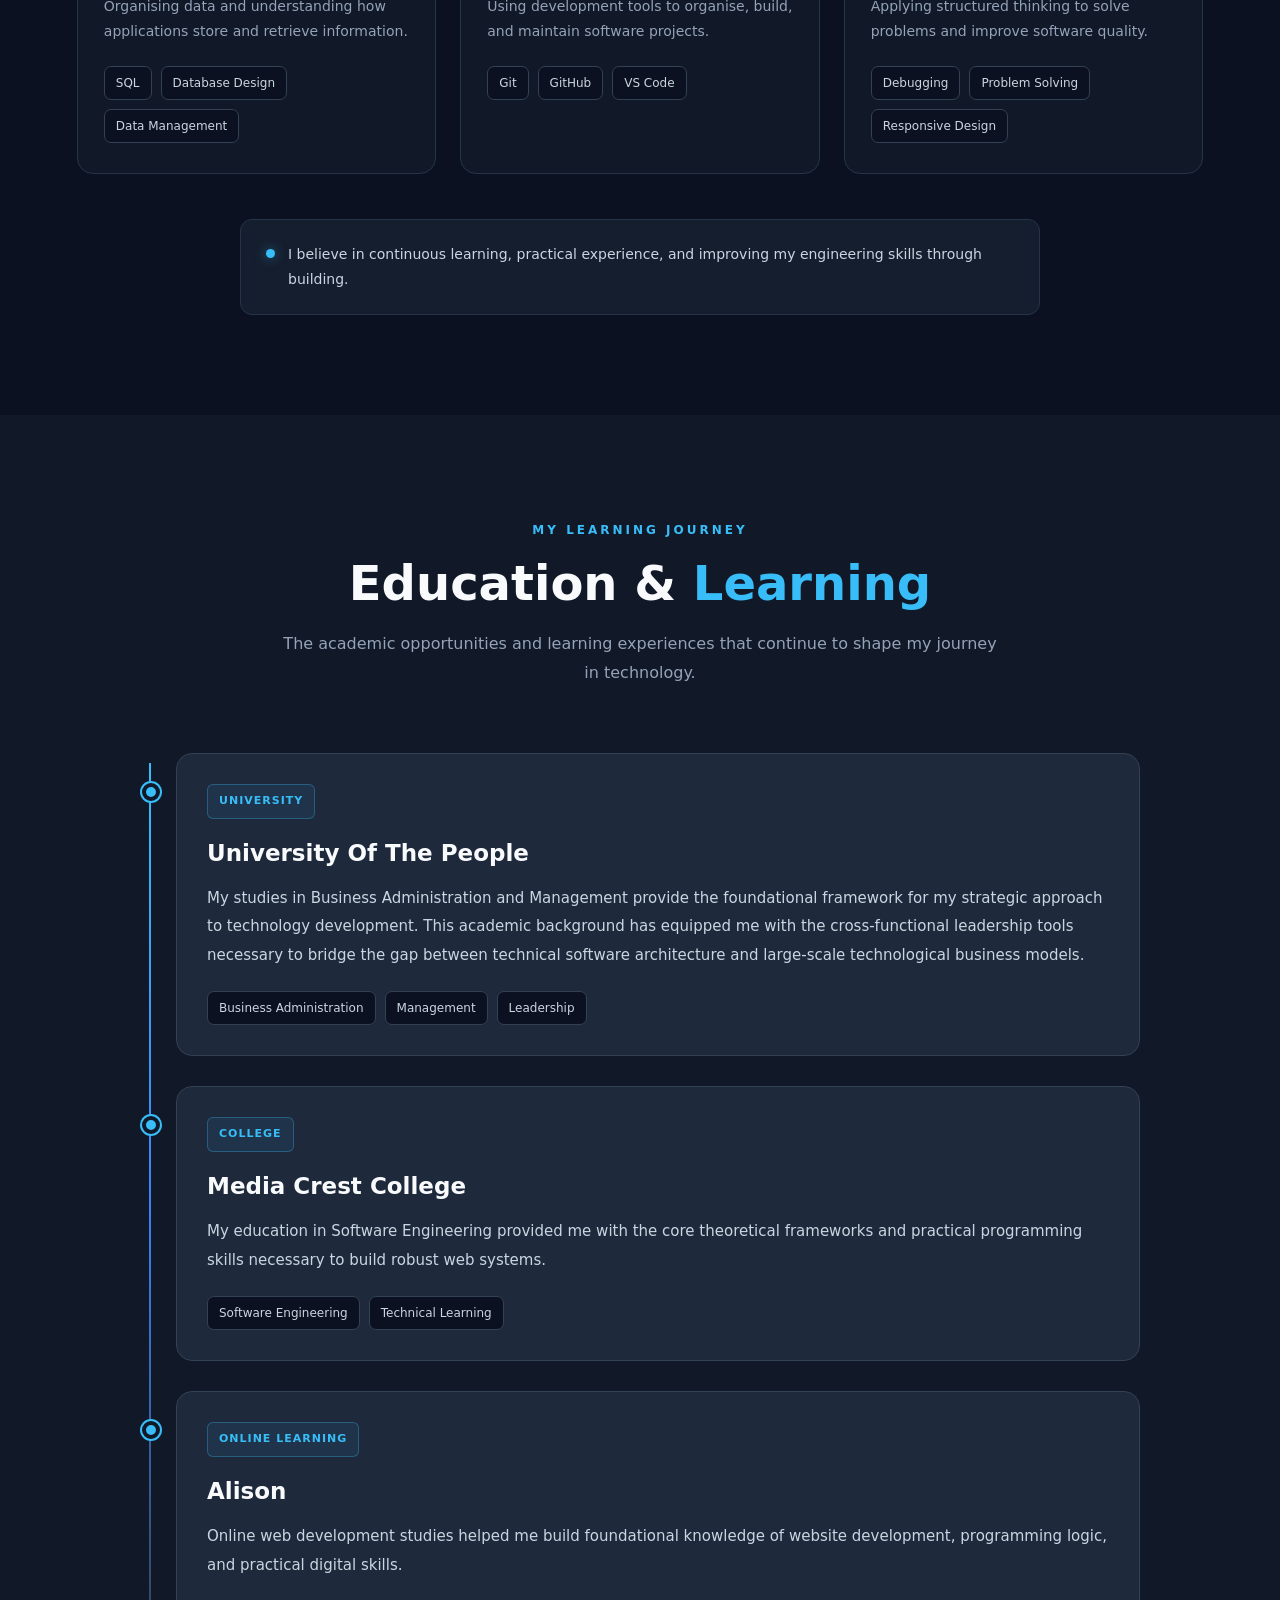
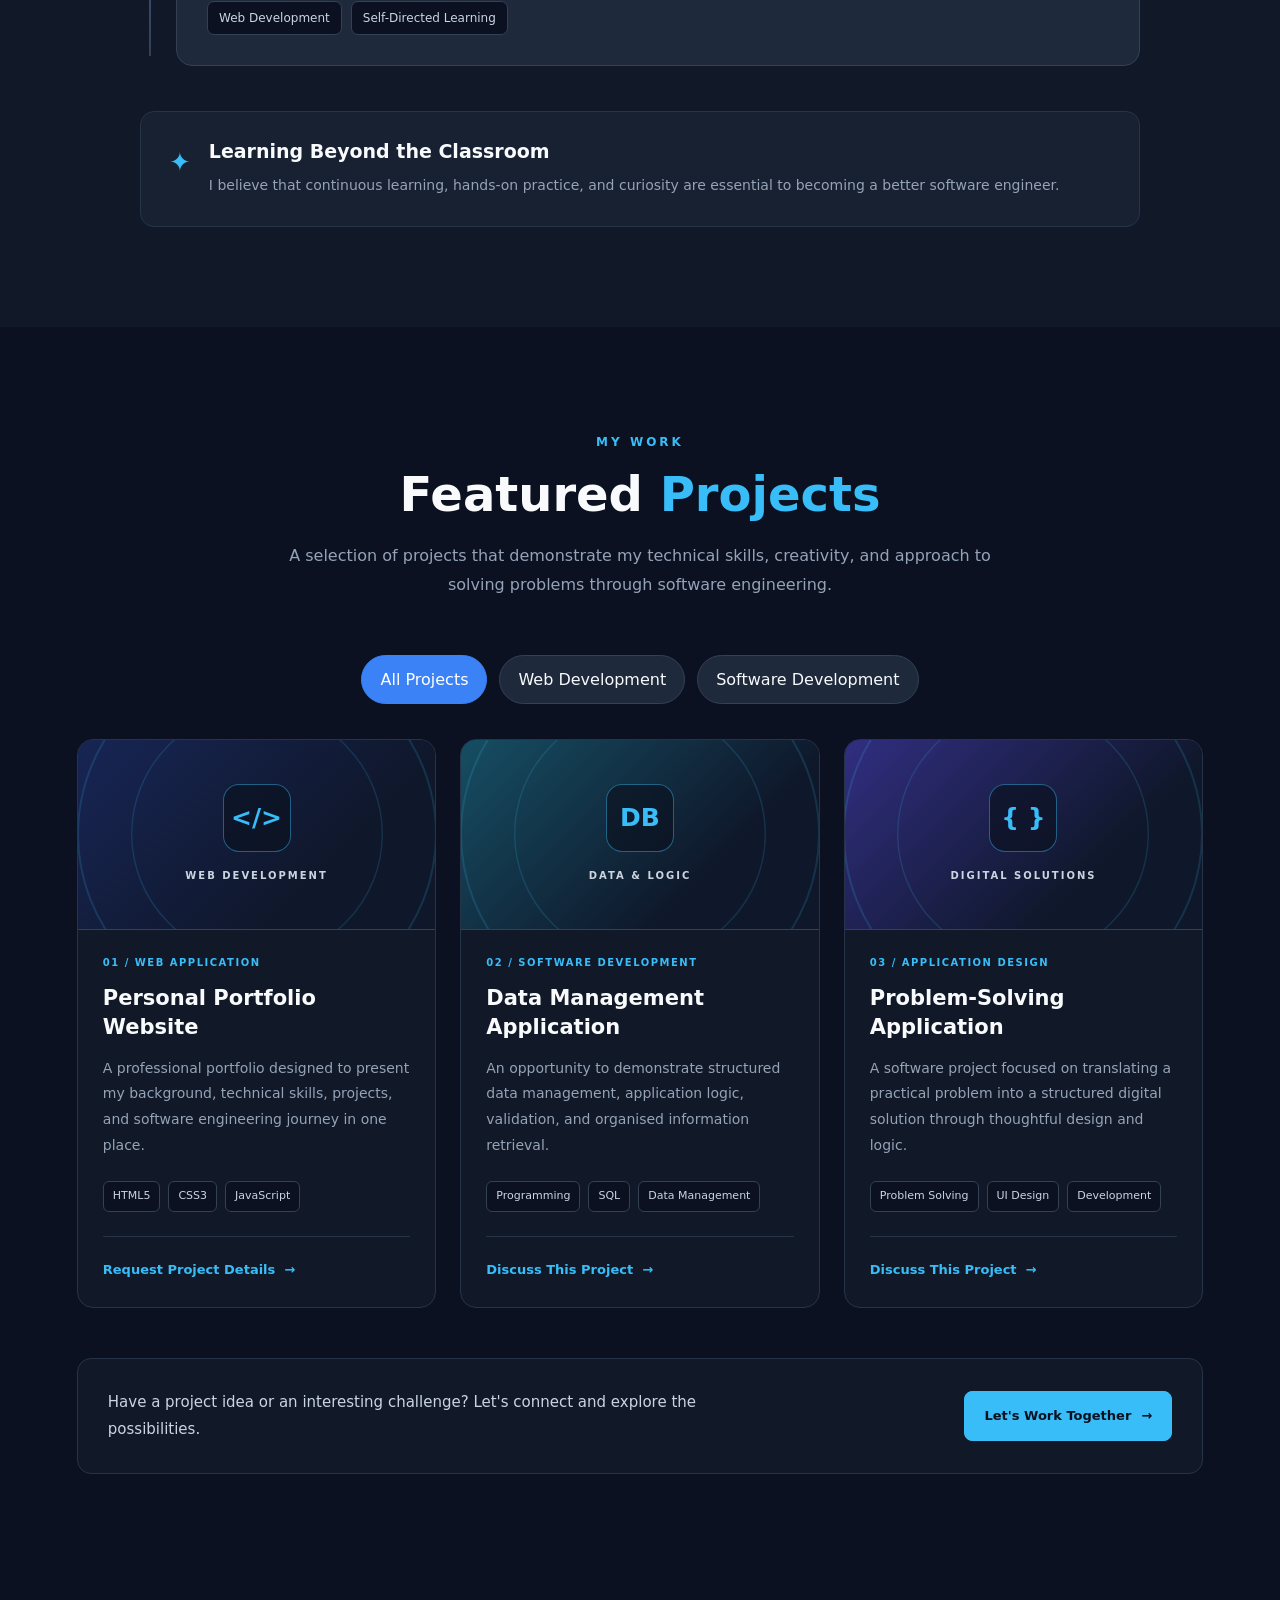
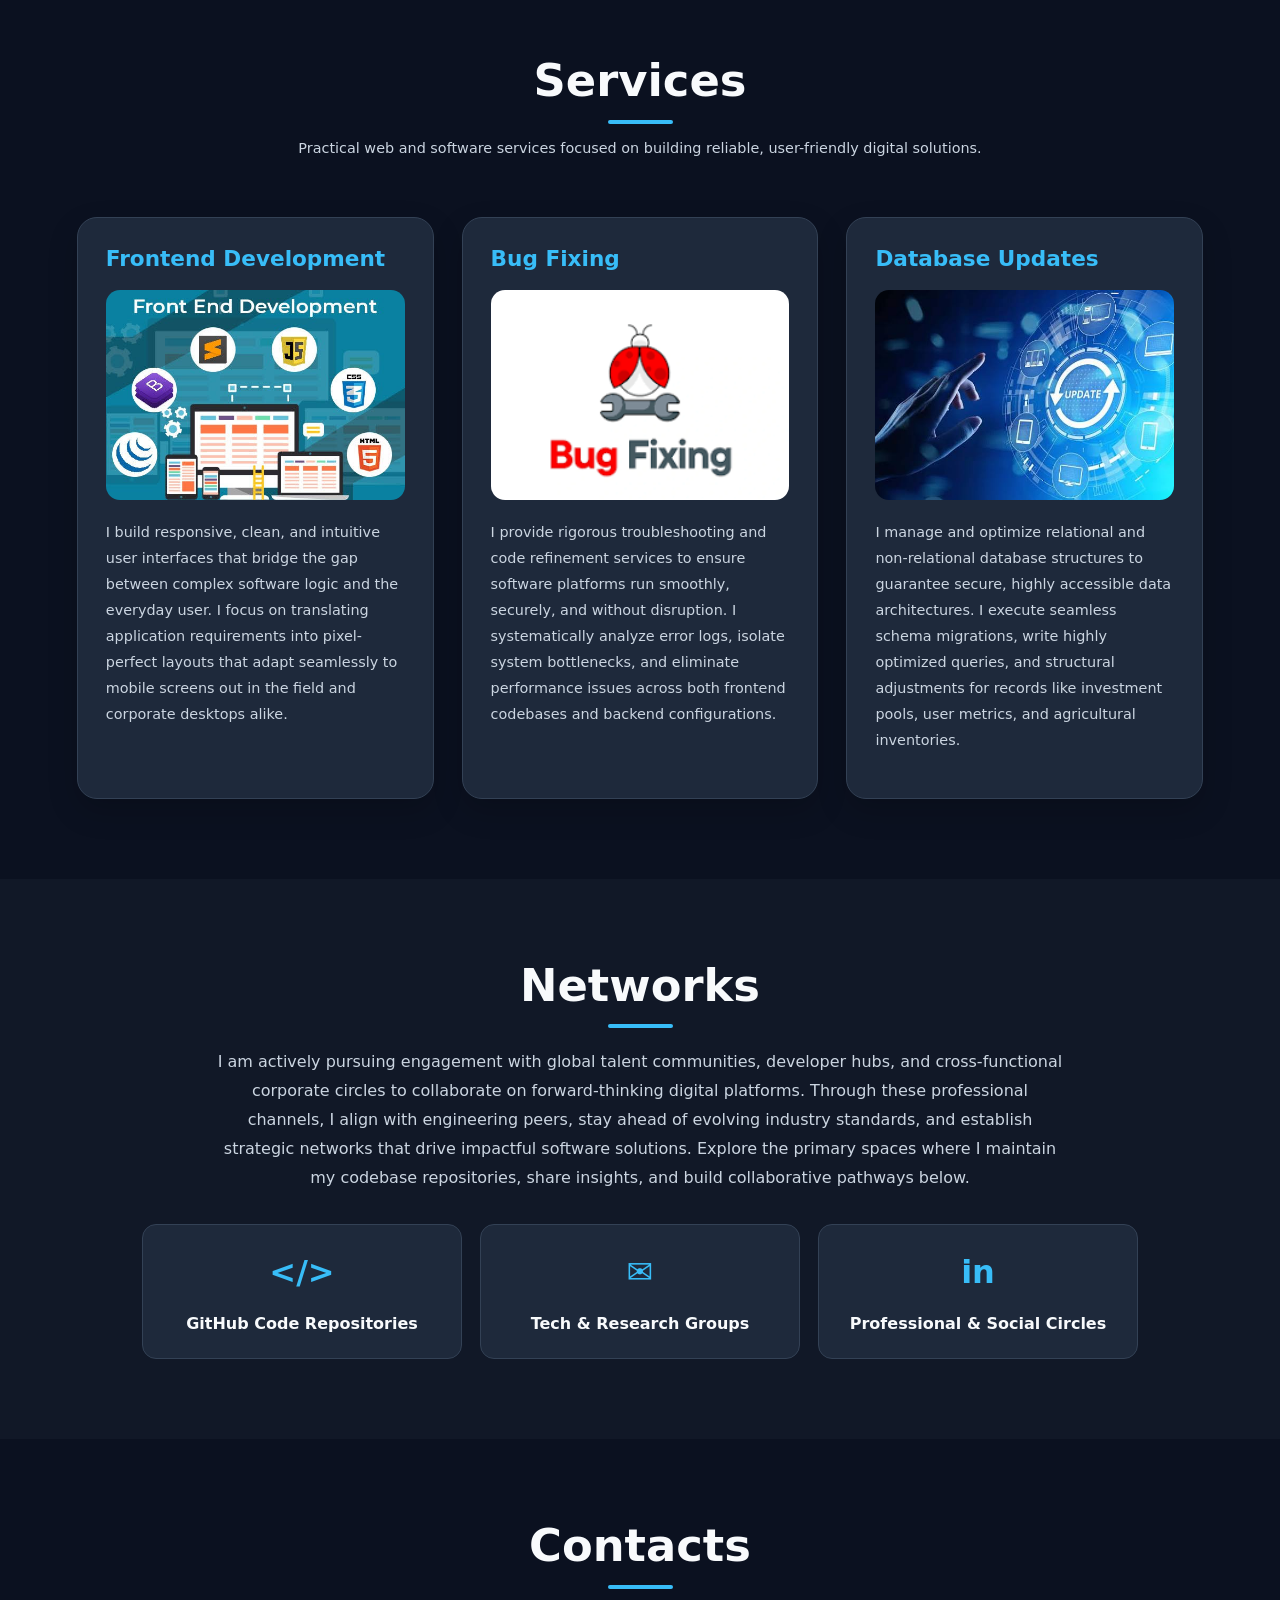
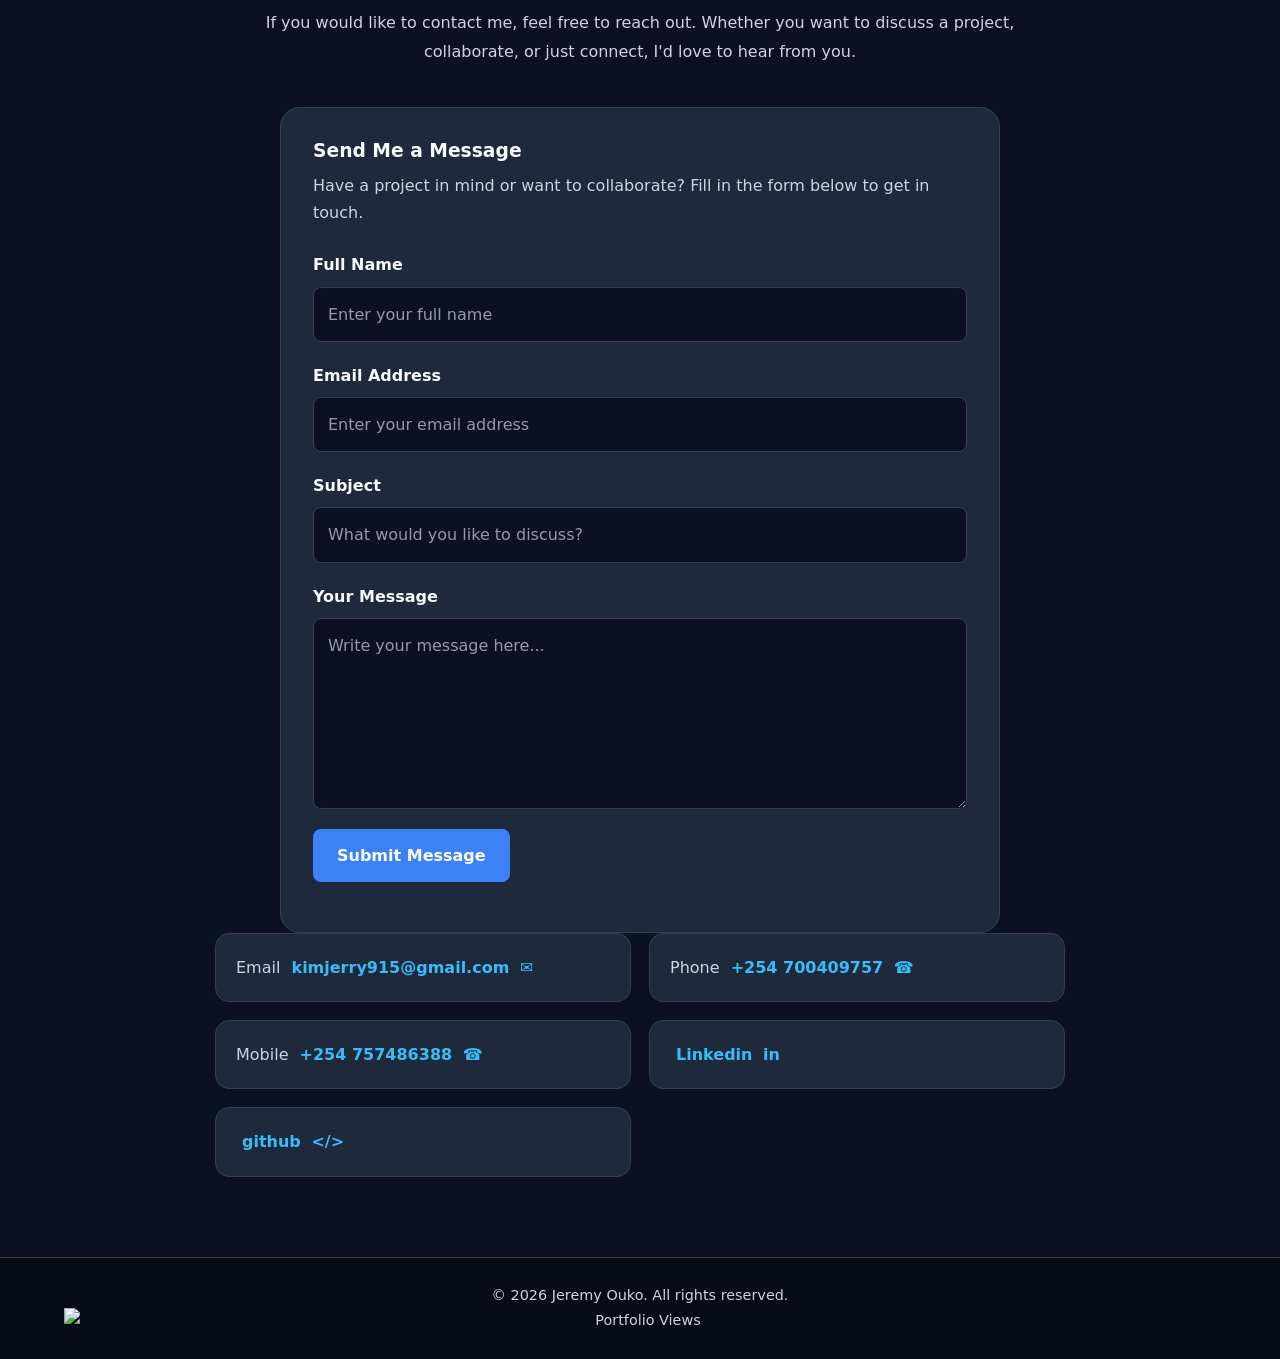
==== commit 6863e893: "Updated HTML - added portfolio views badge" ====
--- a/index.html
+++ b/index.html
@@ -700,14 +700,14 @@
                 project, collaborate, or just connect, I'd love to hear from you.
             </p>
                     <div class="contact-form-container">
-    <h3>Send Me a Message</h3>
-
-    <p>
-        Have a project in mind or want to collaborate?
-        Fill in the form below to get in touch.
-    </p>
-
-    <form id="contact-form">
+                    <h3>Send Me a Message</h3>
+
+                <p>
+                    Have a project in mind or want to collaborate?
+                    Fill in the form below to get in touch.
+                </p>
+
+        <form id="contact-form">
         <div class="form-group">
             <label for="contact-name">Full Name</label>
             <input
@@ -812,7 +812,8 @@
             </ul>
         </section>
         <footer>
-    &copy; <span id="copyright-year"></span> Jeremy Ouko. All rights reserved.
+            &copy; <span id="copyright-year"></span> Jeremy Ouko. All rights reserved.
+            <img src="https://hitscounter.dev" alt="Portfolio Views" />
     </footer>
     </main>
     <script src="script.js"></script>
